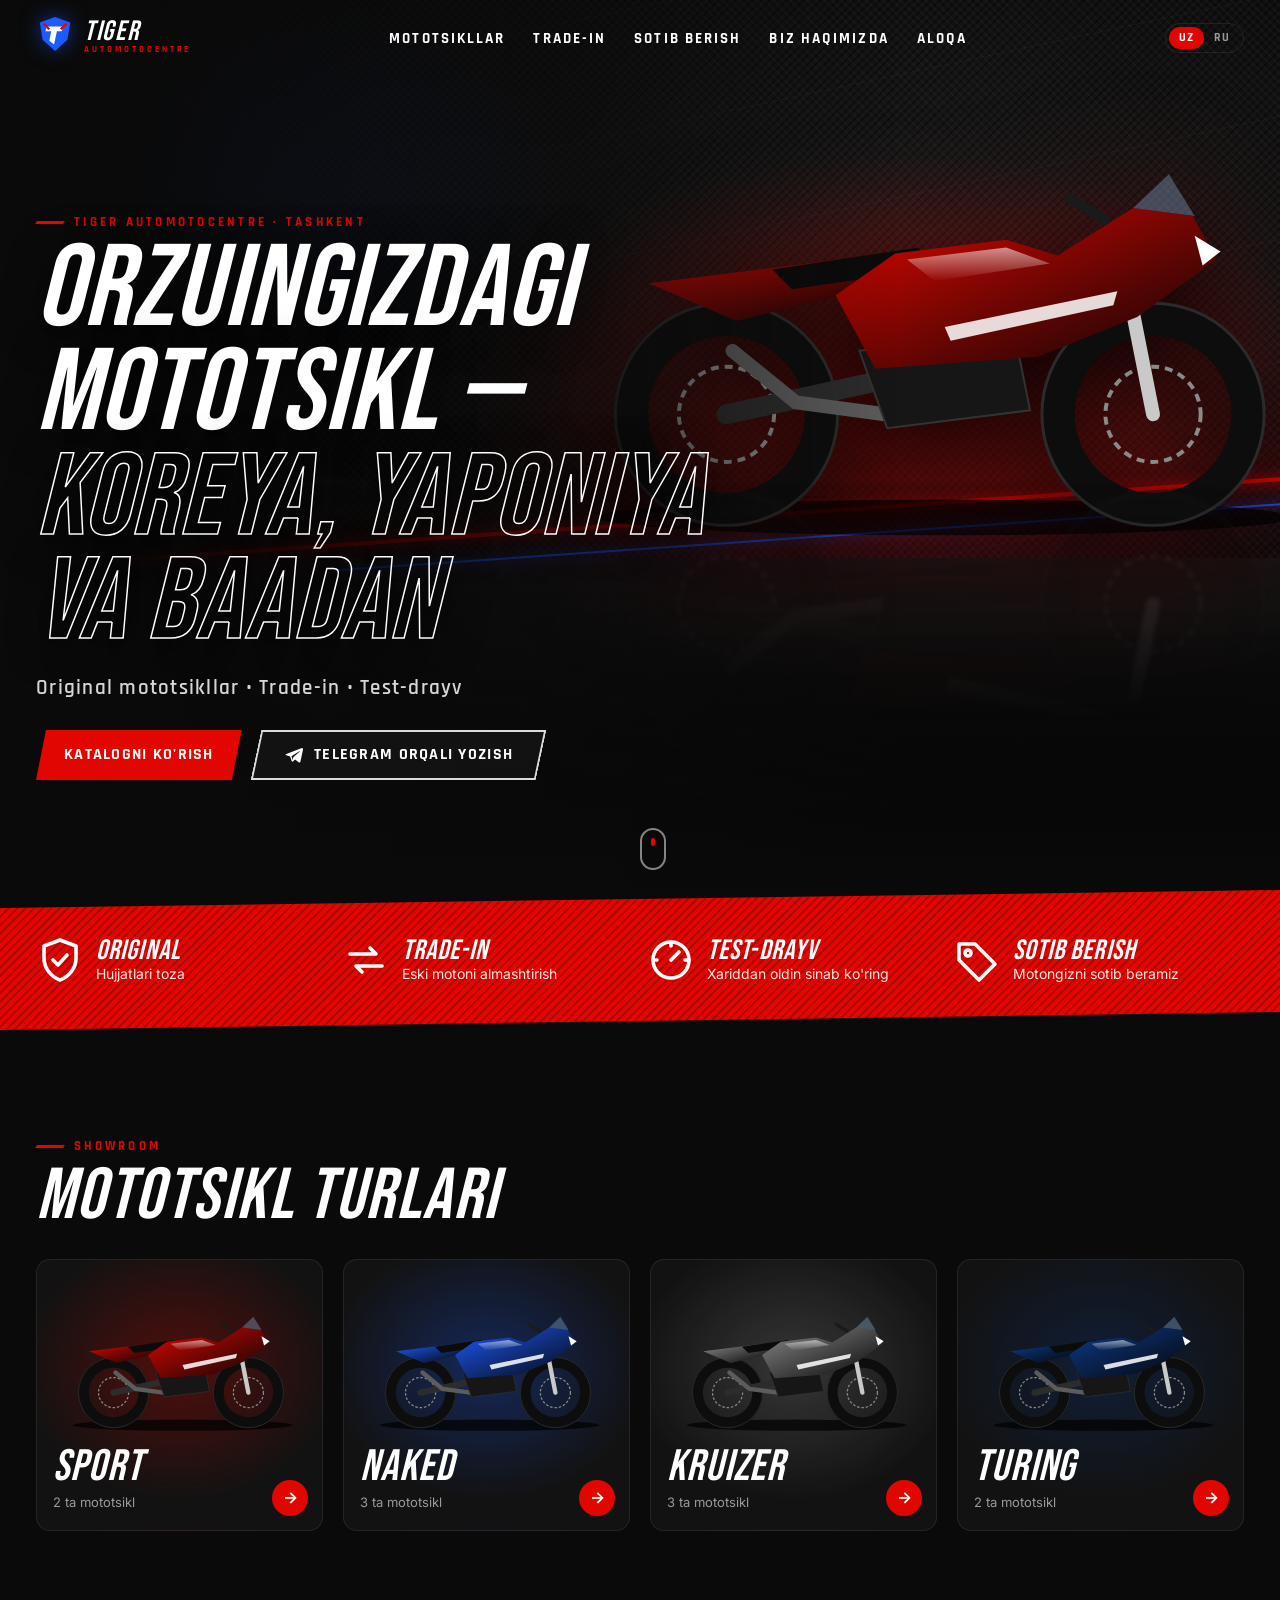
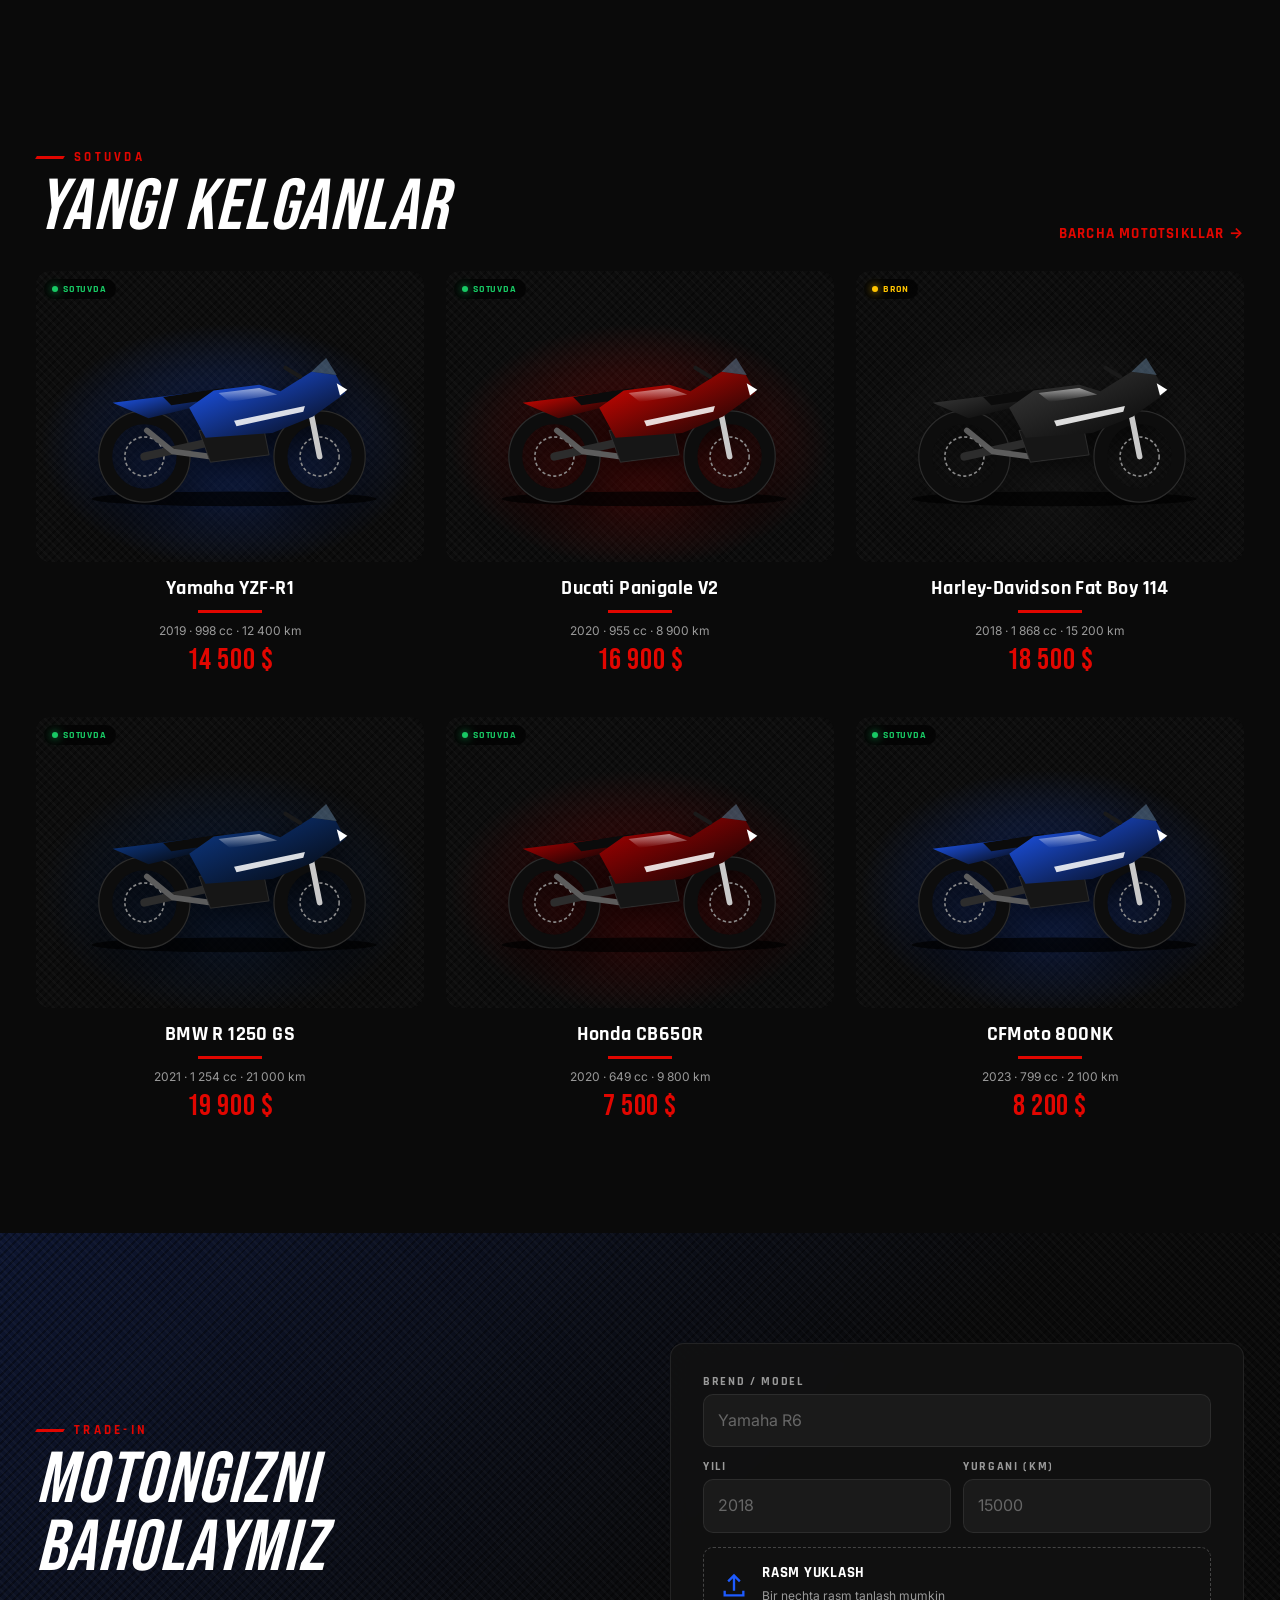
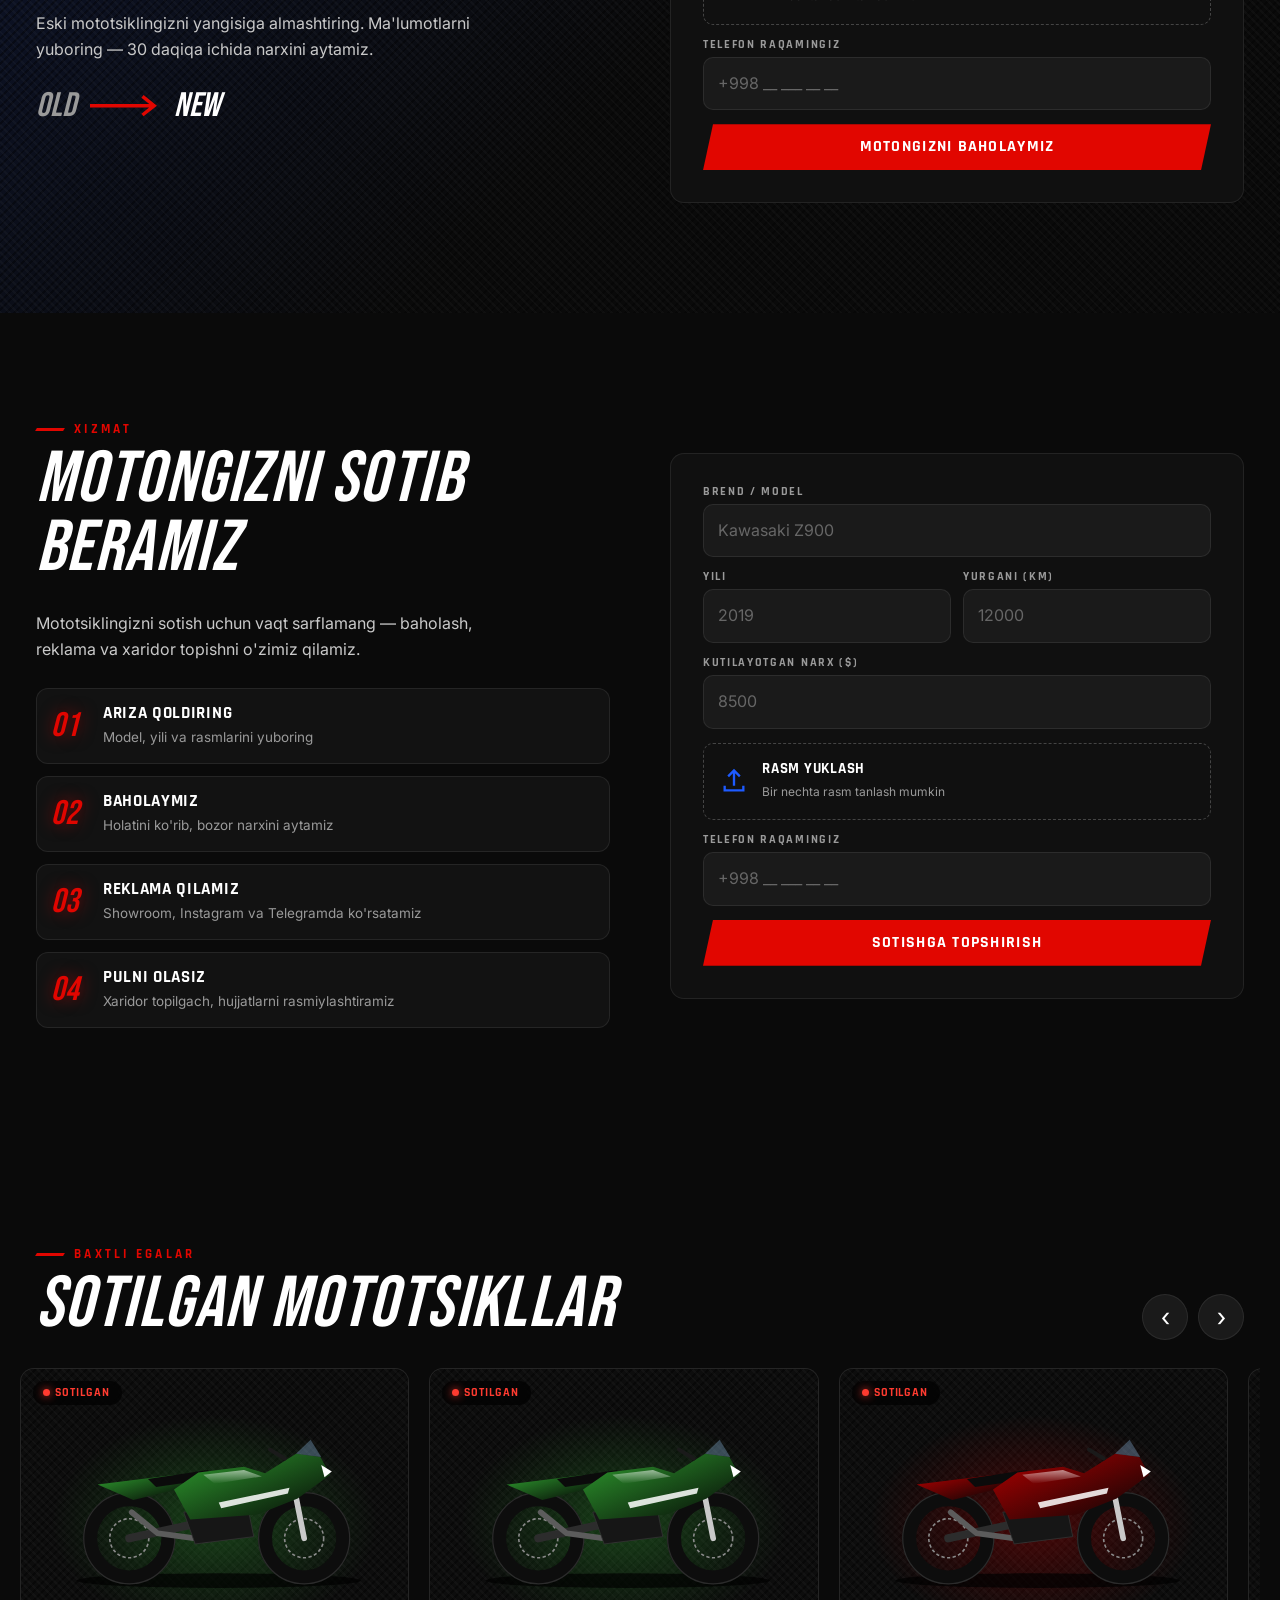
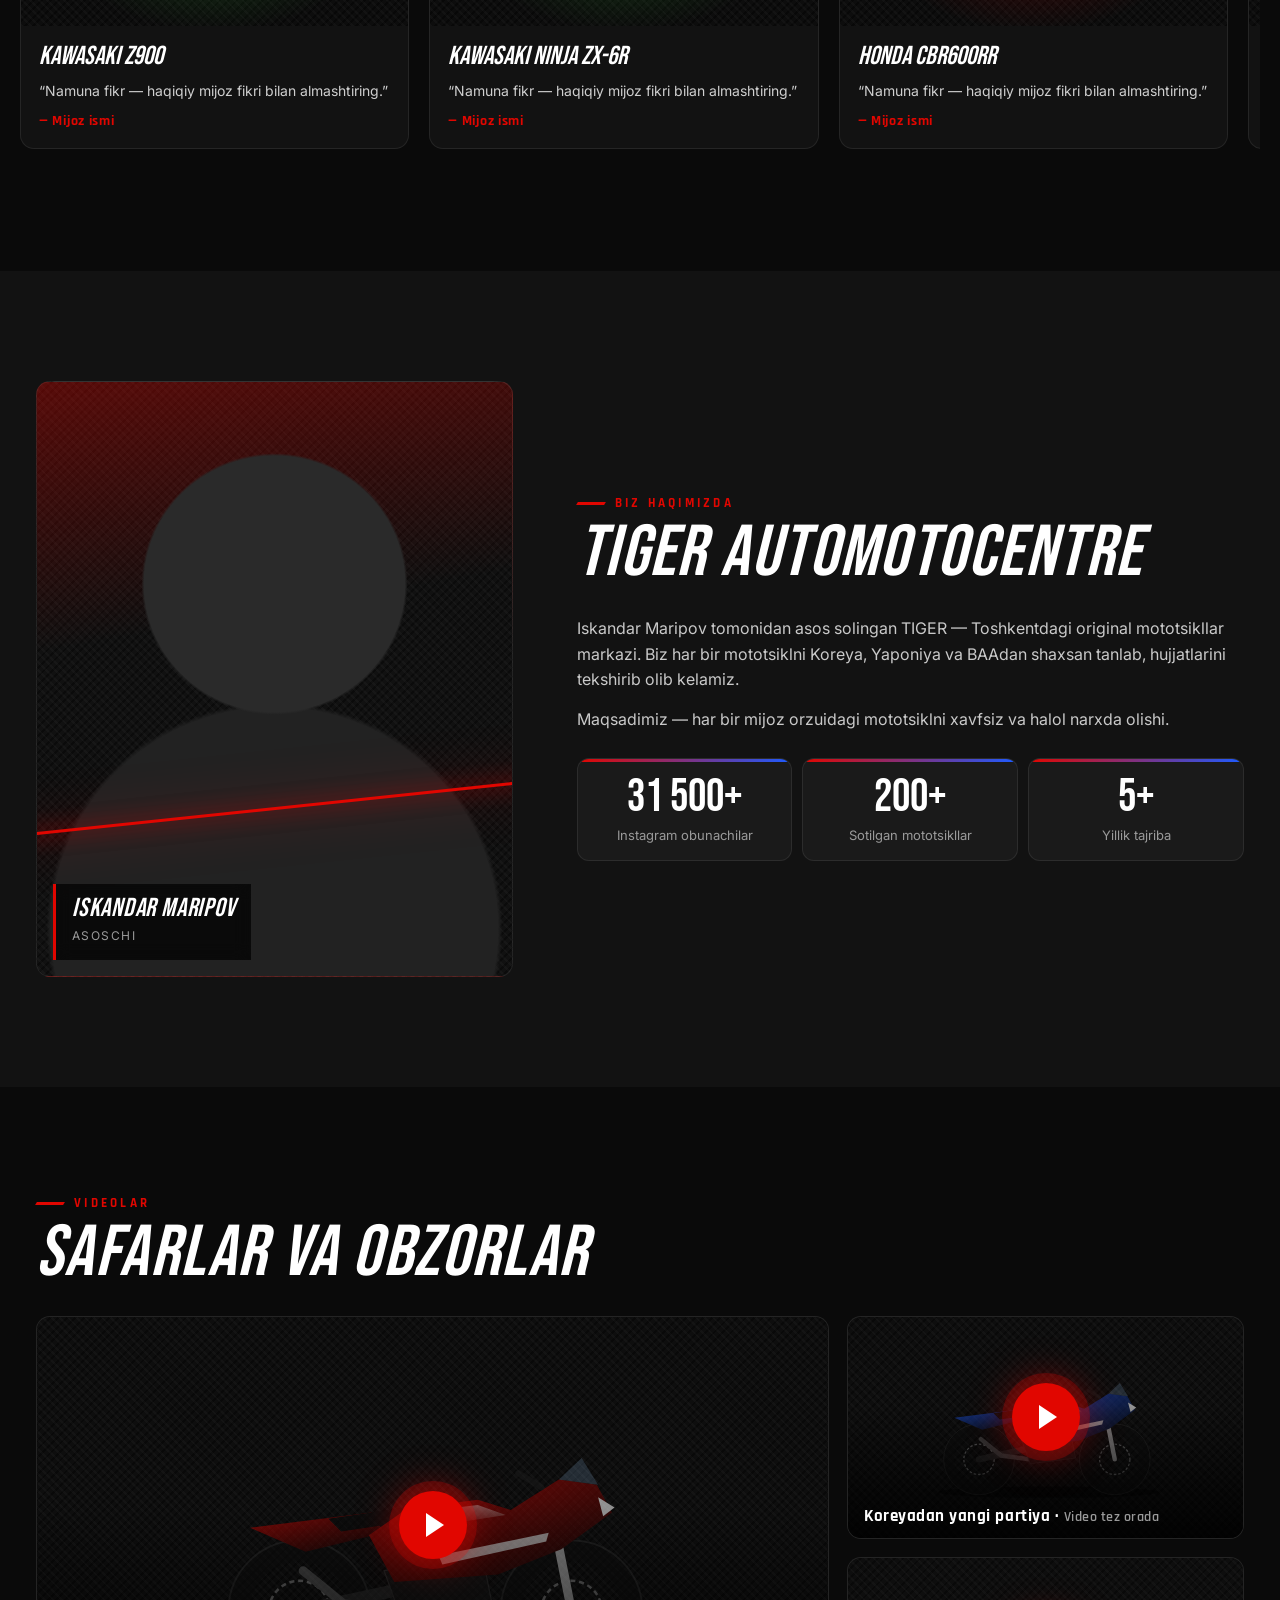
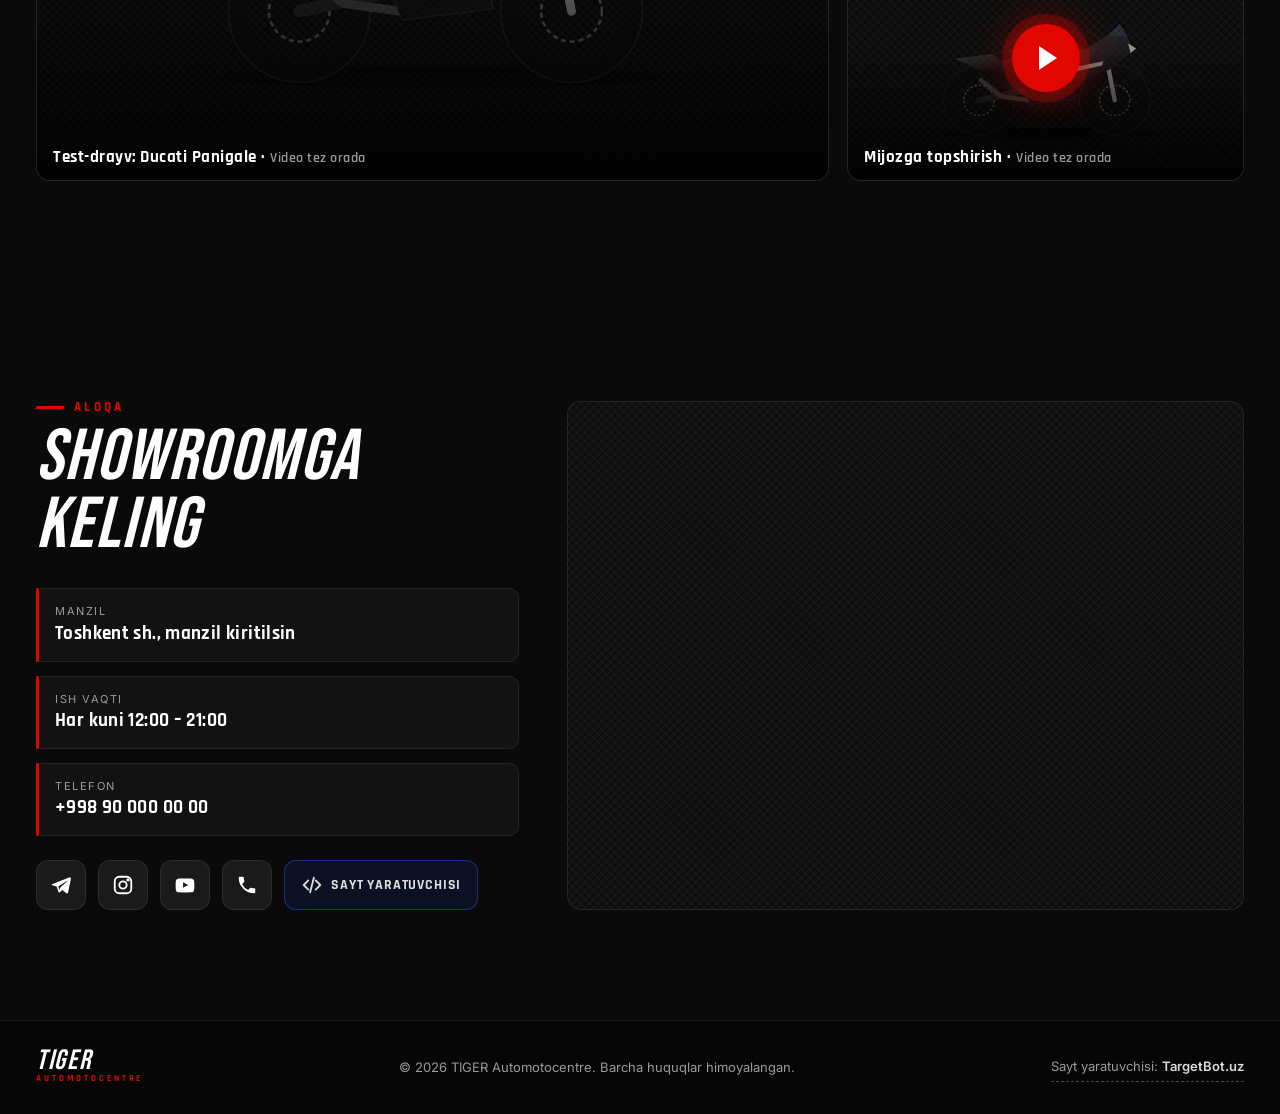
==== index.html @ 82ebe119 "Sayt yaratuvchisi sahifasi va "Import" kartasini almashtirish - Footerga "Sayt yaratuvchisi" yozuvi " ====
<!DOCTYPE html>
<html lang="uz">
<head>
  <meta charset="UTF-8">
  <meta name="viewport" content="width=device-width, initial-scale=1.0">
  <title>TIGER Automotocentre — Toshkentda original mototsikllar</title>
  <meta name="description" content="Koreya, Yaponiya va BAAdan original yangi va ishlatilgan mototsikllar. Trade-in, test-drayv, toza hujjatlar. Toshkent.">
  <meta name="theme-color" content="#0A0A0A">
  <meta property="og:title" content="TIGER Automotocentre — Toshkentda original mototsikllar">
  <meta property="og:description" content="Original mototsikllar • Trade-in • Test-drayv">
  <meta property="og:type" content="website">
  <!-- og:image uchun: <meta property="og:image" content="https://SIZNING-DOMEN/img/og.jpg"> -->

  <link rel="preconnect" href="https://fonts.googleapis.com">
  <link rel="preconnect" href="https://fonts.gstatic.com" crossorigin>
  <link href="https://fonts.googleapis.com/css2?family=Bebas+Neue&family=Rajdhani:wght@600;700&family=Inter:wght@400;500;600;700&display=swap" rel="stylesheet">
  <link rel="stylesheet" href="css/style.css">

  <script type="application/ld+json">
  { "@context": "https://schema.org", "@type": "MotorcycleDealer",
    "name": "TIGER Automotocentre", "address": { "@type": "PostalAddress", "addressLocality": "Tashkent", "addressCountry": "UZ" },
    "openingHours": "Mo-Su 12:00-21:00" }
  </script>
</head>
<body>

<!-- ============ HEADER ============ -->
<header class="header" id="header">
  <div class="container header__inner">
    <a href="index.html" class="logo" aria-label="TIGER Automotocentre">
      <span class="logo__mark" aria-hidden="true">
        <svg viewBox="0 0 40 40"><path d="M4 8 20 2l16 6-3 18-13 12L7 26z" fill="#1E5BFF"/><path d="M11 12h18l-2 5h-5l-3 14-5-4 2-10h-6z" fill="#fff"/><path d="M8 9l6 6M32 9l-6 6" stroke="#E10600" stroke-width="2.5"/></svg>
      </span>
      <span class="logo__text">TIGER<small>AUTOMOTOCENTRE</small></span>
    </a>

    <nav class="nav" id="nav">
      <a href="category.html" data-i18n="nav.motos">Mototsikllar</a>
      <a href="#tradein" data-i18n="nav.tradein">Trade-in</a>
      <a href="#sell" data-i18n="nav.sell">Sotib berish</a>
      <a href="#about" data-i18n="nav.about">Biz haqimizda</a>
      <a href="#contacts" data-i18n="nav.contacts">Aloqa</a>
    </nav>

    <div class="header__right">
      <div class="lang" role="group" aria-label="Til">
        <button data-lang="uz" class="active">UZ</button><button data-lang="ru">RU</button>
      </div>
      <button class="burger" id="burger" aria-label="Menu"><span></span><span></span><span></span></button>
    </div>
  </div>
</header>

<main>
<!-- ============ 1. HERO ============ -->
<section class="hero" id="top">
  <div class="hero__bg" aria-hidden="true">
    <div class="hero__glow"></div>
    <div class="hero__speed"></div>
    <div class="hero__floor"></div>
    <div class="hero__neon"></div>
  </div>
  <!-- Video bo'lsa JS shu yerga qo'shadi (SITE.heroVideo) -->
  <div class="hero__media" id="heroMedia" aria-hidden="true"></div>

  <div class="container hero__content">
    <p class="kicker reveal">TIGER Automotocentre · Tashkent</p>
    <h1 class="hero__title reveal" data-i18n-html="hero.title">Orzuingizdagi mototsikl — <em>Koreya, Yaponiya va BAAdan</em></h1>
    <p class="hero__sub reveal" data-i18n="hero.sub">Original mototsikllar • Trade-in • Test-drayv</p>
    <div class="hero__cta reveal">
      <a href="#catalog" class="btn btn--red" data-i18n="cta.catalog">Katalogni ko'rish</a>
      <a href="#" class="btn btn--outline js-tg" target="_blank" rel="noopener">
        <svg class="ico"><use href="#i-tg"/></svg><span data-i18n="cta.telegram">Telegram orqali yozish</span>
      </a>
    </div>
  </div>
  <a href="#advantages" class="hero__scroll" aria-label="Scroll"><span></span></a>
</section>

<!-- ============ 2. AFZALLIKLAR ============ -->
<section class="adv" id="advantages">
  <div class="container adv__grid">
    <div class="adv__item reveal">
      <svg class="adv__ico" viewBox="0 0 24 24"><path d="M12 2 4 5v6c0 5 3.4 9.4 8 11 4.6-1.6 8-6 8-11V5z"/><path d="m8.5 12 2.5 2.5 4.5-5"/></svg>
      <div><b data-i18n="adv.1.t">Original</b><span data-i18n="adv.1.d">Hujjatlari toza</span></div>
    </div>
    <div class="adv__item reveal">
      <svg class="adv__ico" viewBox="0 0 24 24"><path d="M4 9h13l-3-3M20 15H7l3 3"/></svg>
      <div><b data-i18n="adv.2.t">Trade-in</b><span data-i18n="adv.2.d">Eski motoni almashtirish</span></div>
    </div>
    <div class="adv__item reveal">
      <svg class="adv__ico" viewBox="0 0 24 24"><circle cx="12" cy="12" r="9"/><path d="M12 12 16 8M12 3v2M3 12h2M19 12h2"/></svg>
      <div><b data-i18n="adv.3.t">Test-drayv</b><span data-i18n="adv.3.d">Xariddan oldin sinab ko'ring</span></div>
    </div>
    <div class="adv__item reveal">
      <svg class="adv__ico" viewBox="0 0 24 24"><path d="M3 12V4h8l10 10-8 8z"/><circle cx="7.5" cy="8.5" r="1.5"/></svg>
      <div><b data-i18n="adv.4.t">Sotib berish</b><span data-i18n="adv.4.d">Motongizni sotib beramiz</span></div>
    </div>
  </div>
</section>

<!-- ============ 3. MOTOTSIKL TURLARI ============ -->
<section class="section types" id="catalog">
  <div class="container">
    <div class="section__head reveal">
      <p class="kicker" data-i18n="types.kicker">Showroom</p>
      <h2 class="section__title" data-i18n="types.title">Mototsikl turlari</h2>
    </div>
    <!-- Tur kartochkalari JS orqali data.js dagi TYPES dan chiziladi -->
    <div class="types__grid" id="typesGrid"></div>
  </div>
</section>

<!-- ============ YANGI KELGANLAR ============ -->
<section class="section latest">
  <div class="container">
    <div class="section__head section__head--row reveal">
      <div>
        <p class="kicker" data-i18n="latest.kicker">Sotuvda</p>
        <h2 class="section__title" data-i18n="latest.title">Yangi kelganlar</h2>
      </div>
      <a href="category.html" class="link-arrow" data-i18n="btn.allBikes">Barcha mototsikllar →</a>
    </div>
    <div class="mgrid" id="latestGrid"></div>
  </div>
</section>

<!-- ============ 5. TRADE-IN ============ -->
<section class="section tradein" id="tradein">
  <div class="container tradein__inner">
    <div class="tradein__text reveal">
      <p class="kicker" data-i18n="trade.kicker">Trade-in</p>
      <h2 class="section__title" data-i18n="trade.title">Motongizni baholaymiz</h2>
      <p data-i18n="trade.text">Eski mototsiklingizni yangisiga almashtiring.</p>
      <div class="tradein__arrows" aria-hidden="true"><span>OLD</span><svg viewBox="0 0 60 20"><path d="M0 10h55M45 2l10 8-10 8" fill="none" stroke="#E10600" stroke-width="3"/></svg><span>NEW</span></div>
    </div>

    <form class="form reveal" id="tradeForm">
      <label class="field"><span data-i18n="trade.brand">Brend / model</span><input name="model" required placeholder="Yamaha R6"></label>
      <div class="form__row">
        <label class="field"><span data-i18n="trade.year">Yili</span><input name="year" type="number" min="1980" max="2030" required placeholder="2018"></label>
        <label class="field"><span data-i18n="trade.km">Yurgani (km)</span><input name="km" type="number" min="0" required placeholder="15000"></label>
      </div>
      <label class="upload">
        <input type="file" id="tradePhotos" accept="image/*" multiple>
        <svg class="ico" viewBox="0 0 24 24"><path d="M4 16v4h16v-4M12 3v13M7 8l5-5 5 5" fill="none" stroke="currentColor" stroke-width="2"/></svg>
        <span><b data-i18n="trade.photo">Rasm yuklash</b><small data-i18n="trade.photoHint">Bir nechta rasm tanlash mumkin</small></span>
      </label>
      <div class="upload__preview" id="tradePreview"></div>
      <label class="field"><span data-i18n="trade.phone">Telefon raqamingiz</span><input name="phone" type="tel" required placeholder="+998 __ ___ __ __"></label>
      <button class="btn btn--red btn--block" type="submit" data-i18n="trade.submit">Motongizni baholaymiz</button>
      <p class="form__ok" id="tradeOk" hidden data-i18n="trade.ok"></p>
    </form>
  </div>
</section>

<!-- ============ SOTIB BERISH XIZMATI ============ -->
<section class="section sell" id="sell">
  <div class="container sell__inner">
    <div class="sell__text reveal">
      <p class="kicker" data-i18n="sell.kicker">Xizmat</p>
      <h2 class="section__title" data-i18n="sell.title">Motongizni sotib beramiz</h2>
      <p class="sell__lead" data-i18n="sell.text"></p>
      <ol class="steps">
        <li class="step"><b data-i18n="sell.s1.t">Ariza qoldiring</b><span data-i18n="sell.s1.d"></span></li>
        <li class="step"><b data-i18n="sell.s2.t">Baholaymiz</b><span data-i18n="sell.s2.d"></span></li>
        <li class="step"><b data-i18n="sell.s3.t">Reklama qilamiz</b><span data-i18n="sell.s3.d"></span></li>
        <li class="step"><b data-i18n="sell.s4.t">Pulni olasiz</b><span data-i18n="sell.s4.d"></span></li>
      </ol>
    </div>

    <form class="form reveal" id="sellForm">
      <label class="field"><span data-i18n="trade.brand">Brend / model</span><input name="model" required placeholder="Kawasaki Z900"></label>
      <div class="form__row">
        <label class="field"><span data-i18n="trade.year">Yili</span><input name="year" type="number" min="1980" max="2030" required placeholder="2019"></label>
        <label class="field"><span data-i18n="trade.km">Yurgani (km)</span><input name="km" type="number" min="0" required placeholder="12000"></label>
      </div>
      <label class="field"><span data-i18n="sell.price">Kutilayotgan narx ($)</span><input name="price" type="number" min="0" placeholder="8500"></label>
      <label class="upload">
        <input type="file" id="sellPhotos" accept="image/*" multiple>
        <svg class="ico" viewBox="0 0 24 24"><path d="M4 16v4h16v-4M12 3v13M7 8l5-5 5 5" fill="none" stroke="currentColor" stroke-width="2"/></svg>
        <span><b data-i18n="trade.photo">Rasm yuklash</b><small data-i18n="trade.photoHint">Bir nechta rasm tanlash mumkin</small></span>
      </label>
      <div class="upload__preview" id="sellPreview"></div>
      <label class="field"><span data-i18n="trade.phone">Telefon raqamingiz</span><input name="phone" type="tel" required placeholder="+998 __ ___ __ __"></label>
      <button class="btn btn--red btn--block" type="submit" data-i18n="sell.submit">Sotishga topshirish</button>
      <p class="form__ok" id="sellOk" hidden data-i18n="trade.ok"></p>
    </form>
  </div>
</section>

<!-- ============ 6. SOTILGANLAR ============ -->
<section class="section sold" id="sold">
  <div class="container">
    <div class="section__head section__head--row reveal">
      <div>
        <p class="kicker" data-i18n="sold.kicker">Baxtli egalar</p>
        <h2 class="section__title" data-i18n="sold.title">Sotilgan mototsikllar</h2>
      </div>
      <div class="carousel__nav">
        <button class="round-btn" id="soldPrev" aria-label="Prev">‹</button>
        <button class="round-btn" id="soldNext" aria-label="Next">›</button>
      </div>
    </div>
    <div class="carousel" id="soldTrack"></div>
  </div>
</section>

<!-- ============ 7. BIZ HAQIMIZDA ============ -->
<section class="section about" id="about">
  <div class="container about__inner">
    <div class="about__photo reveal" id="ownerPhoto">
      <div class="about__badge"><b>Iskandar Maripov</b><span data-i18n="about.owner">Asoschi</span></div>
    </div>
    <div class="about__text reveal">
      <p class="kicker" data-i18n="about.kicker">Biz haqimizda</p>
      <h2 class="section__title" data-i18n="about.title">TIGER Automotocentre</h2>
      <p data-i18n="about.text1"></p>
      <p data-i18n="about.text2"></p>
      <div class="stats">
        <div class="stat"><b class="js-count" data-key="followers">0</b><span data-i18n="stat.followers">Instagram obunachilar</span></div>
        <div class="stat"><b class="js-count" data-key="sold">0</b><span data-i18n="stat.sold">Sotilgan mototsikllar</span></div>
        <div class="stat"><b class="js-count" data-key="years">0</b><span data-i18n="stat.years">Yillik tajriba</span></div>
      </div>
    </div>
  </div>
</section>

<!-- ============ 8. VIDEOLAR ============ -->
<section class="section videos" id="videos">
  <div class="container">
    <div class="section__head reveal">
      <p class="kicker" data-i18n="video.kicker">Videolar</p>
      <h2 class="section__title" data-i18n="video.title">Safarlar va obzorlar</h2>
    </div>
    <div class="videos__grid" id="videoGrid"></div>
  </div>
</section>

<!-- ============ 9. ALOQA ============ -->
<section class="section contacts" id="contacts">
  <div class="container contacts__inner">
    <div class="contacts__info reveal">
      <p class="kicker" data-i18n="contacts.kicker">Aloqa</p>
      <h2 class="section__title" data-i18n="contacts.title">Showroomga keling</h2>
      <ul class="contacts__list">
        <li><small data-i18n="contacts.address">Manzil</small><b class="js-address"></b></li>
        <li><small data-i18n="contacts.hours">Ish vaqti</small><b><span data-i18n="contacts.daily">Har kuni</span> <span class="js-hours"></span></b></li>
        <li><small data-i18n="contacts.phone">Telefon</small><a class="js-phone js-phone-text" href="#"></a></li>
      </ul>
      <div class="socials">
        <a class="social js-tg" href="#" target="_blank" rel="noopener" aria-label="Telegram"><svg class="ico"><use href="#i-tg"/></svg></a>
        <a class="social js-ig" href="#" target="_blank" rel="noopener" aria-label="Instagram"><svg class="ico"><use href="#i-ig"/></svg></a>
        <a class="social js-yt" href="#" target="_blank" rel="noopener" aria-label="YouTube"><svg class="ico"><use href="#i-yt"/></svg></a>
        <a class="social js-phone" href="#" aria-label="Phone"><svg class="ico"><use href="#i-phone"/></svg></a>
        <a class="social social--dev" href="developer.html">
          <svg class="ico" viewBox="0 0 24 24"><path d="m8 7-5 5 5 5M16 7l5 5-5 5M14 4l-4 16" fill="none" stroke="currentColor" stroke-width="2" stroke-linecap="round" stroke-linejoin="round"/></svg>
          <span data-i18n="dev.page">Sayt yaratuvchisi</span>
        </a>
      </div>
    </div>
    <div class="map reveal" id="map"></div>
  </div>
</section>
</main>

<footer class="footer">
  <div class="container footer__inner">
    <span class="logo__text">TIGER<small>AUTOMOTOCENTRE</small></span>
    <p>© <span id="year"></span> TIGER Automotocentre. <span data-i18n="footer.rights">Barcha huquqlar himoyalangan.</span></p>
    <div class="dev" id="devCredit"></div>
  </div>
</footer>

<!-- ============ 10. MOBIL SUZUVCHI TUGMALAR ============ -->
<div class="fab">
  <a class="fab__btn fab__btn--tg js-tg" href="#" target="_blank" rel="noopener" aria-label="Telegram"><svg class="ico"><use href="#i-tg"/></svg></a>
  <a class="fab__btn fab__btn--phone js-phone" href="#" aria-label="Phone"><svg class="ico"><use href="#i-phone"/></svg></a>
</div>

<!-- SVG ikonkalar (bir marta yoziladi, <use> orqali ishlatiladi) -->
<svg width="0" height="0" style="position:absolute" aria-hidden="true">
  <symbol id="i-tg" viewBox="0 0 24 24"><path fill="currentColor" d="M21.4 3.6 2.9 10.8c-1.3.5-1.2 1.2-.2 1.5l4.7 1.5 1.8 5.5c.2.6.4.8.9.8.4 0 .6-.2.9-.5l2.3-2.2 4.7 3.5c.9.5 1.5.2 1.7-.8l3.1-14.6c.3-1.3-.5-1.9-1.4-1.5zM9 13.5l9.4-5.9c.5-.3.9-.1.5.2l-8 7.3-.3 3.3z"/></symbol>
  <symbol id="i-phone" viewBox="0 0 24 24"><path fill="currentColor" d="M6.6 10.8a15 15 0 0 0 6.6 6.6l2.2-2.2c.3-.3.7-.4 1-.2 1.1.4 2.3.6 3.6.6.6 0 1 .4 1 1V20c0 .6-.4 1-1 1A17 17 0 0 1 3 4c0-.6.4-1 1-1h3.5c.6 0 1 .4 1 1 0 1.3.2 2.5.6 3.6.1.3 0 .7-.2 1z"/></symbol>
  <symbol id="i-ig" viewBox="0 0 24 24"><g fill="none" stroke="currentColor" stroke-width="2"><rect x="3" y="3" width="18" height="18" rx="5"/><circle cx="12" cy="12" r="4"/><circle cx="17.5" cy="6.5" r=".8" fill="currentColor"/></g></symbol>
  <symbol id="i-yt" viewBox="0 0 24 24"><path fill="currentColor" d="M22 8.2s-.2-1.5-.8-2.1c-.8-.8-1.6-.8-2-.9C16.4 5 12 5 12 5s-4.4 0-7.2.2c-.4.1-1.2.1-2 .9C2.2 6.7 2 8.2 2 8.2S1.8 10 1.8 11.8v1.6c0 1.8.2 3.6.2 3.6s.2 1.5.8 2.1c.8.8 1.8.8 2.2.9 1.6.2 7 .2 7 .2s4.4 0 7.2-.2c.4-.1 1.2-.1 2-.9.6-.6.8-2.1.8-2.1s.2-1.8.2-3.6v-1.6C22.2 10 22 8.2 22 8.2zM9.9 15.1V8.9l5.6 3.1z"/></symbol>
</svg>

<script src="js/data.js"></script>
<script src="js/i18n.js"></script>
<script src="js/app.js"></script>
</body>
</html>
---- css/style.css ----
/* =====================================================================
   TIGER Automotocentre — dizayn (mobile-first)
   ===================================================================== */
:root {
  --bg: #0A0A0A;
  --bg-2: #121212;
  --bg-3: #1a1a1a;
  --line: rgba(255,255,255,.08);
  --red: #E10600;
  --red-2: #ff2a1f;
  --blue: #1E5BFF;
  --text: #fff;
  --muted: #9a9a9a;
  --green: #18c964;
  --yellow: #ffc400;
  --radius: 14px;
  --head: "Bebas Neue", "Rajdhani", Impact, sans-serif;
  --sub: "Rajdhani", "Inter", sans-serif;
  --body: "Inter", system-ui, sans-serif;
  --carbon:
    repeating-linear-gradient(45deg, rgba(255,255,255,.025) 0 2px, transparent 2px 6px),
    repeating-linear-gradient(-45deg, rgba(0,0,0,.35) 0 2px, transparent 2px 6px);
}

*, *::before, *::after { box-sizing: border-box; margin: 0; padding: 0; }
html { scroll-behavior: smooth; scroll-padding-top: 72px; -webkit-text-size-adjust: 100%; }
body { background: var(--bg); color: var(--text); font: 400 15px/1.6 var(--body); overflow-x: hidden; }
body.no-scroll { overflow: hidden; }
img { max-width: 100%; display: block; }
a { color: inherit; text-decoration: none; }
button, input, select { font: inherit; color: inherit; }
button { cursor: pointer; background: none; border: 0; }
.container { width: 100%; max-width: 1240px; margin: 0 auto; padding: 0 16px; }
.ico { width: 20px; height: 20px; flex: none; fill: currentColor; }

/* ---------- Tipografiya ---------- */
.kicker {
  font: 700 13px/1 var(--sub); letter-spacing: .25em; text-transform: uppercase; color: var(--red);
  display: flex; align-items: center; gap: 10px; margin-bottom: 10px;
}
.kicker::before { content: ""; width: 28px; height: 3px; background: var(--red); transform: skewX(-30deg); }
.section__title {
  font: 400 clamp(40px, 9vw, 72px)/.95 var(--head); letter-spacing: .02em; font-style: italic;
  text-transform: uppercase; margin-bottom: 28px;
}

/* ---------- Tugmalar ---------- */
.btn {
  --skew: -12deg;
  position: relative; display: inline-flex; align-items: center; justify-content: center; gap: 10px;
  padding: 15px 28px; font: 700 16px/1 var(--sub); letter-spacing: .08em; text-transform: uppercase;
  clip-path: polygon(10px 0, 100% 0, calc(100% - 10px) 100%, 0 100%);
  transition: transform .25s, box-shadow .25s, background .25s, color .25s;
  white-space: nowrap;
}
.btn--red { background: var(--red); color: #fff; box-shadow: 0 0 0 rgba(225,6,0,0); }
.btn--red:hover { background: var(--red-2); transform: translateY(-2px); filter: drop-shadow(0 8px 22px rgba(225,6,0,.55)); }
.btn--blue { background: var(--blue); }
.btn--blue:hover { transform: translateY(-2px); filter: drop-shadow(0 8px 22px rgba(30,91,255,.5)); }
.btn--outline { color: #fff; background: rgba(255,255,255,.04); box-shadow: inset 0 0 0 2px rgba(255,255,255,.85); clip-path: none; transform: skewX(var(--skew)); }
.btn--outline > * { transform: skewX(calc(var(--skew) * -1)); }
.btn--outline:hover { background: #fff; color: #000; }
.btn--ghost { background: rgba(255,255,255,.06); }
.btn--ghost:hover { background: var(--red); }
.btn--sm { padding: 10px 16px; font-size: 14px; }
.btn--block { width: 100%; }
.link-btn { color: var(--muted); text-decoration: underline; text-underline-offset: 3px; font-size: 14px; }
.link-btn:hover { color: #fff; }
.round-btn {
  width: 46px; height: 46px; border-radius: 50%; border: 1px solid var(--line); font-size: 26px; line-height: 1;
  background: var(--bg-3); transition: background .2s, border-color .2s;
}
.round-btn:hover { background: var(--red); border-color: var(--red); }

/* ---------- Header ---------- */
.header { position: fixed; inset: 0 0 auto; z-index: 50; transition: background .3s, box-shadow .3s; }
.header.is-scrolled, .header.is-solid {
  background: rgba(10,10,10,.82); backdrop-filter: blur(14px); -webkit-backdrop-filter: blur(14px);
  box-shadow: 0 1px 0 var(--line);
}
.header__inner { height: 64px; display: flex; align-items: center; justify-content: space-between; gap: 16px; }
.logo { display: flex; align-items: center; gap: 10px; }
.logo__mark svg { width: 38px; height: 38px; filter: drop-shadow(0 0 10px rgba(30,91,255,.5)); }
.logo__text { font: 400 28px/.85 var(--head); letter-spacing: .06em; font-style: italic; display: flex; flex-direction: column; }
.logo__text small { font: 700 9px/1.4 var(--sub); letter-spacing: .32em; color: var(--red); font-style: normal; }
.header__right { display: flex; align-items: center; gap: 12px; }
.lang { display: flex; border: 1px solid var(--line); border-radius: 30px; padding: 3px; }
.lang button { padding: 5px 10px; border-radius: 30px; font: 700 12px/1 var(--sub); letter-spacing: .08em; color: var(--muted); }
.lang button.active { background: var(--red); color: #fff; }

.burger { width: 40px; height: 40px; display: flex; flex-direction: column; justify-content: center; align-items: center; gap: 5px; }
.burger span { width: 22px; height: 2px; background: #fff; transition: transform .3s, opacity .3s; }
.burger.open span:nth-child(1) { transform: translateY(7px) rotate(45deg); }
.burger.open span:nth-child(2) { opacity: 0; }
.burger.open span:nth-child(3) { transform: translateY(-7px) rotate(-45deg); }

.nav {
  position: fixed; inset: 64px 0 0; background: rgba(10,10,10,.97); backdrop-filter: blur(10px);
  display: flex; flex-direction: column; padding: 32px 24px; gap: 6px;
  transform: translateX(100%); transition: transform .4s cubic-bezier(.7,0,.2,1);
}
.nav.open { transform: none; }
.nav a { font: 400 40px/1.3 var(--head); font-style: italic; letter-spacing: .03em; border-bottom: 1px solid var(--line); padding: 8px 0; }
.nav a:hover { color: var(--red); }

/* ---------- Reveal animatsiya ---------- */
.reveal { opacity: 0; transform: translateY(28px); transition: opacity .8s ease, transform .8s cubic-bezier(.2,.7,.2,1); }
.reveal.is-in { opacity: 1; transform: none; }
@media (prefers-reduced-motion: reduce) {
  html { scroll-behavior: auto; }
  .reveal { opacity: 1; transform: none; transition: none; }
  *, *::before, *::after { animation: none !important; }
}

/* ---------- 1. HERO ---------- */
.hero { position: relative; min-height: 100svh; display: flex; align-items: flex-end; overflow: hidden; padding: 96px 0 72px; isolation: isolate; }
.hero__bg { position: absolute; inset: 0; z-index: -2; background: var(--carbon), radial-gradient(120% 80% at 70% 30%, #1d1d1d 0%, #0A0A0A 60%); }
.hero__glow {
  position: absolute; inset: 0;
  background:
    radial-gradient(50% 40% at 70% 45%, rgba(225,6,0,.35), transparent 70%),
    radial-gradient(35% 30% at 20% 20%, rgba(30,91,255,.22), transparent 70%);
  animation: pulse 6s ease-in-out infinite alternate;
}
@keyframes pulse { to { opacity: .6; transform: scale(1.05); } }
.hero__speed {
  position: absolute; inset: 0; opacity: .5;
  background: repeating-linear-gradient(-12deg, transparent 0 46px, rgba(255,255,255,.05) 46px 47px, transparent 47px 120px);
  animation: speed 2.5s linear infinite;
}
@keyframes speed { to { background-position: -400px 0; } }
.hero__floor { position: absolute; left: 0; right: 0; bottom: 0; height: 38%; background: linear-gradient(to bottom, transparent, rgba(0,0,0,.9)), linear-gradient(to bottom, #151515, #050505); transform-origin: bottom; }
.hero__neon {
  position: absolute; left: -10%; right: -10%; top: 58%; height: 4px; background: var(--red);
  box-shadow: 0 0 12px var(--red), 0 0 40px var(--red), 0 0 90px rgba(225,6,0,.8); transform: rotate(-4deg);
}
.hero__neon::after { content: ""; position: absolute; left: 30%; right: 0; top: 26px; height: 2px; background: var(--blue); box-shadow: 0 0 12px var(--blue), 0 0 40px var(--blue); }

.hero__media { position: absolute; inset: 0; z-index: -1; display: flex; align-items: center; justify-content: center; }
.hero__media video { width: 100%; height: 100%; object-fit: cover; opacity: .55; }
.hero__bike { width: min(115vw, 900px); margin-top: -18vh; animation: bikeIn 1.4s cubic-bezier(.2,.7,.2,1) both; }
.hero__bike .bike-art { width: 100%; height: auto; filter: drop-shadow(0 30px 40px rgba(0,0,0,.8)) drop-shadow(0 0 60px rgba(225,6,0,.25)); }
.bike-art--reflect { transform: scaleY(-1); margin-top: -12%; opacity: .18; -webkit-mask-image: linear-gradient(to top, #000, transparent 55%); mask-image: linear-gradient(to top, #000, transparent 55%); filter: blur(2px) !important; }
@keyframes bikeIn { from { opacity: 0; transform: translateX(25%); } }

.hero::after { content: ""; position: absolute; inset: 0; z-index: -1; background: linear-gradient(to top, var(--bg) 2%, rgba(10,10,10,.55) 45%, transparent 75%); }
.hero__content { position: relative; }
.hero__title { font: 400 clamp(46px, 13vw, 116px)/.9 var(--head); font-style: italic; text-transform: uppercase; letter-spacing: .01em; margin-bottom: 16px; text-shadow: 0 6px 40px rgba(0,0,0,.6); }
.hero__title em { display: block; font-style: italic; color: transparent; -webkit-text-stroke: 1.5px #fff; }
.hero__sub { font: 600 clamp(16px, 4vw, 21px)/1.4 var(--sub); letter-spacing: .06em; color: #d6d6d6; margin-bottom: 28px; }
.hero__cta { display: flex; flex-direction: column; gap: 14px; }
.hero__scroll { display: none; }

/* ---------- 2. AFZALLIKLAR ---------- */
.adv { position: relative; background: var(--red); clip-path: polygon(0 18px, 100% 0, 100% calc(100% - 18px), 0 100%); margin-top: -10px; padding: 34px 0; }
.adv::before { content: ""; position: absolute; inset: 0; background: var(--carbon); opacity: .6; }
.adv__grid { position: relative; display: grid; grid-template-columns: 1fr 1fr; gap: 20px 14px; }
.adv__item { display: flex; align-items: center; gap: 12px; }
.adv__ico { width: 40px; height: 40px; flex: none; fill: none; stroke: #fff; stroke-width: 1.8; stroke-linecap: round; stroke-linejoin: round; }
.adv__item b { display: block; font: 400 22px/1 var(--head); letter-spacing: .04em; font-style: italic; text-transform: uppercase; }
.adv__item span { font-size: 12.5px; line-height: 1.3; opacity: .9; display: block; }

/* ---------- Bo'limlar ---------- */
.section { padding: 72px 0; position: relative; }

/* ---------- 3. MOTOTSIKL TURLARI ---------- */
.types__grid { display: grid; grid-template-columns: 1fr 1fr; gap: 14px; }
.type-tile {
  position: relative; display: flex; flex-direction: column; overflow: hidden; border-radius: var(--radius);
  background: radial-gradient(80% 70% at 50% 40%, color-mix(in srgb, var(--c) 30%, transparent), transparent 70%), var(--bg-2);
  border: 1px solid var(--line); transition: transform .35s, border-color .35s;
}
.type-tile:hover { transform: translateY(-5px); border-color: var(--c); }
.type-tile__art { aspect-ratio: 16 / 10; display: flex; align-items: center; justify-content: center; padding: 8% 6% 0; }
.type-tile__art .bike-art, .type-tile__art img { width: 100%; height: auto; transition: transform .6s cubic-bezier(.2,.7,.2,1); }
.type-tile:hover .type-tile__art .bike-art, .type-tile:hover .type-tile__art img { transform: scale(1.07) translateX(3%); }
.type-tile__body { padding: 6px 16px 16px; }
.type-tile h3 { font: 400 clamp(28px, 7vw, 44px)/1 var(--head); font-style: italic; text-transform: uppercase; letter-spacing: .02em; }
.type-tile__body span { color: var(--muted); font-size: 13px; }
.type-tile__arrow { position: absolute; right: 14px; bottom: 14px; width: 36px; height: 36px; display: grid; place-items: center; border-radius: 50%; background: var(--red); font-weight: 700; transition: transform .3s; }
.type-tile:hover .type-tile__arrow { transform: translateX(4px); }

.link-arrow { color: var(--red); font: 700 15px/1 var(--sub); letter-spacing: .08em; text-transform: uppercase; margin-bottom: 30px; white-space: nowrap; }
.link-arrow:hover { color: #fff; }

/* ---------- Mototsikl kartochkasi (soddalashtirilgan) ---------- */
.mgrid { display: grid; grid-template-columns: 1fr 1fr; gap: 28px 14px; }
.empty { grid-column: 1 / -1; text-align: center; padding: 60px 0; color: var(--muted); }
.mcard { display: flex; flex-direction: column; align-items: center; text-align: center; }
.mcard__img { position: relative; width: 100%; aspect-ratio: 4 / 3; border-radius: var(--radius); overflow: hidden; }
.mcard__img > img, .mcard__img > .art-wrap { width: 100%; height: 100%; object-fit: cover; transition: transform .6s cubic-bezier(.2,.7,.2,1); }
.mcard:hover .mcard__img > img, .mcard:hover .mcard__img > .art-wrap { transform: scale(1.08); }
.mcard__img .badge { font-size: 10px; padding: 5px 9px 5px 19px; left: 8px; top: 8px; }
.mcard__img .badge::before { left: 8px; width: 6px; height: 6px; margin-top: -3px; }
.mcard__name { font: 700 clamp(16px, 4.2vw, 20px)/1.2 var(--sub); letter-spacing: .02em; margin-top: 14px; }
.mcard__line { width: 64px; height: 3px; background: var(--red); margin: 10px 0 8px; transition: width .35s; }
.mcard:hover .mcard__line { width: 100px; }
.mcard__meta { color: var(--muted); font-size: 12px; }
.mcard__price { font: 400 clamp(24px, 6vw, 30px)/1.1 var(--head); color: var(--red); letter-spacing: .02em; margin-top: 4px; }
.mcard.is-sold .mcard__img { filter: grayscale(.7) brightness(.7); }
.mcard.is-sold .mcard__price { color: var(--muted); text-decoration: line-through; }

/* ---------- TUR SAHIFASI ---------- */
.banner {
  position: relative; min-height: 300px; display: flex; align-items: flex-end; overflow: hidden; padding: 100px 0 40px;
  background: radial-gradient(60% 80% at 75% 50%, color-mix(in srgb, var(--c, #E10600) 40%, transparent), transparent 70%), var(--carbon), #0d0d0d;
}
.banner::after { content: ""; position: absolute; inset: 0; background: linear-gradient(90deg, rgba(10,10,10,.85) 10%, transparent 70%); }
.banner__art { position: absolute; right: -12%; bottom: -6%; width: 85%; max-width: 760px; opacity: .85; }
.banner__art .bike-art, .banner__art img { width: 100%; height: auto; }
.banner__art img { position: absolute; inset: 0; width: 100%; height: 100%; object-fit: cover; }
.banner__content { position: relative; z-index: 1; }
.banner__title { font: 400 clamp(52px, 13vw, 110px)/.9 var(--head); font-style: italic; text-transform: uppercase; letter-spacing: .02em; }
.banner__line { display: block; width: 100%; max-width: 320px; height: 5px; margin-top: 16px; background: var(--red); box-shadow: 0 0 20px rgba(225,6,0,.6); }

.tabs { position: sticky; top: 64px; z-index: 30; background: #000; border-bottom: 1px solid var(--line); }
.tabs__inner { display: flex; gap: 28px; overflow-x: auto; scrollbar-width: none; }
.tabs__inner::-webkit-scrollbar { display: none; }
.tab { position: relative; padding: 18px 0; font: 700 16px/1 var(--sub); letter-spacing: .05em; color: #ddd; white-space: nowrap; transition: color .2s; }
.tab::after { content: ""; position: absolute; left: 0; right: 0; bottom: 0; height: 4px; background: var(--red); transform: scaleX(0); transition: transform .3s; }
.tab:hover { color: #fff; }
.tab.active { color: var(--red); }
.tab.active::after { transform: none; }
.section--tight { padding: 40px 0 60px; }
.cat-about { background: var(--bg-2); padding: 40px 0 60px; border-top: 1px solid var(--line); }
.cat-about p { max-width: 720px; color: #c9c9c9; font-size: 16px; }

/* Rasm o'rnidagi chizma */
.art-wrap { display: flex; align-items: center; justify-content: center; padding: 6% 8%; background: radial-gradient(70% 60% at 50% 60%, color-mix(in srgb, var(--c, #E10600) 35%, transparent), transparent 70%), var(--carbon), #0d0d0d; }
.art-wrap .bike-art { width: 100%; height: auto; filter: drop-shadow(0 14px 18px rgba(0,0,0,.8)); }

/* Status belgisi */
.badge { position: absolute; left: 12px; top: 12px; z-index: 2; padding: 6px 12px 6px 22px; border-radius: 30px; font: 700 12px/1 var(--sub); letter-spacing: .08em; text-transform: uppercase; background: rgba(0,0,0,.65); backdrop-filter: blur(6px); }
.badge::before { content: ""; position: absolute; left: 10px; top: 50%; width: 7px; height: 7px; margin-top: -3.5px; border-radius: 50%; background: currentColor; box-shadow: 0 0 8px currentColor; }
.badge--sale { color: var(--green); }
.badge--reserved { color: var(--yellow); }
.badge--sold { color: #ff3b30; }
.specs .badge { position: static; display: inline-block; }

/* ---------- 5. TRADE-IN ---------- */
.tradein { background: var(--carbon), linear-gradient(135deg, #0d1530 0%, #0A0A0A 55%); clip-path: polygon(0 0, 100% 40px, 100% 100%, 0 calc(100% - 40px)); padding: 110px 0; }
.tradein__inner { display: grid; gap: 32px; }
.tradein__text p:not(.kicker) { color: #c9c9c9; font-size: 16px; max-width: 460px; }
.tradein__arrows { display: flex; align-items: center; gap: 14px; margin-top: 26px; font: 400 34px/1 var(--head); font-style: italic; }
.tradein__arrows span:first-child { color: var(--muted); }
.tradein__arrows svg { width: 70px; }
.form { display: grid; gap: 14px; padding: 22px; background: rgba(18,18,18,.85); border: 1px solid var(--line); border-radius: var(--radius); backdrop-filter: blur(10px); }
.form__row { display: grid; grid-template-columns: 1fr 1fr; gap: 12px; }
.upload { display: flex; align-items: center; gap: 14px; padding: 16px; border: 1.5px dashed #444; border-radius: 10px; cursor: pointer; transition: border-color .2s, background .2s; }
.upload:hover { border-color: var(--blue); background: rgba(30,91,255,.06); }
.upload input { position: absolute; width: 1px; height: 1px; opacity: 0; }
.upload .ico { width: 28px; height: 28px; color: var(--blue); fill: none; }
.upload b { display: block; font: 700 15px/1.2 var(--sub); letter-spacing: .05em; text-transform: uppercase; }
.upload small { color: var(--muted); font-size: 12px; }
.upload__preview { display: flex; gap: 8px; flex-wrap: wrap; }
.upload__preview:empty { display: none; }
.upload__preview img { width: 64px; height: 64px; object-fit: cover; border-radius: 8px; border: 1px solid var(--line); }
.form__ok { color: var(--green); font-weight: 600; text-align: center; }

/* ---------- Forma maydonlari ---------- */
.field { display: flex; flex-direction: column; gap: 6px; }
.field > span { font: 700 12px/1 var(--sub); letter-spacing: .14em; text-transform: uppercase; color: var(--muted); }
.field select, .field input {
  width: 100%; padding: 13px 14px; background: var(--bg-3); border: 1px solid var(--line); border-radius: 10px;
  outline: none; transition: border-color .2s, box-shadow .2s; appearance: none; -webkit-appearance: none;
}
.field input::placeholder { color: #666; }
.field select:focus, .field input:focus { border-color: var(--red); box-shadow: 0 0 0 3px rgba(225,6,0,.2); }

/* ---------- SOTIB BERISH XIZMATI ---------- */
.sell__inner { display: grid; gap: 32px; }
.sell__lead { color: #c9c9c9; font-size: 16px; max-width: 480px; margin-bottom: 26px; }
.steps { list-style: none; counter-reset: step; display: grid; gap: 12px; }
.step { counter-increment: step; position: relative; padding: 14px 16px 14px 66px; background: var(--bg-2); border: 1px solid var(--line); border-radius: 12px; transition: border-color .3s, transform .3s; }
.step:hover { border-color: rgba(225,6,0,.5); transform: translateX(4px); }
.step::before {
  content: "0" counter(step); position: absolute; left: 14px; top: 50%; transform: translateY(-50%);
  font: 400 34px/1 var(--head); font-style: italic; color: var(--red); text-shadow: 0 0 16px rgba(225,6,0,.5);
}
.step b { display: block; font: 700 17px/1.2 var(--sub); letter-spacing: .04em; text-transform: uppercase; }
.step span { color: var(--muted); font-size: 13.5px; }

/* ---------- 6. SOTILGANLAR ---------- */
.section__head--row { display: flex; justify-content: space-between; align-items: flex-end; gap: 16px; }
.carousel__nav { display: none; gap: 10px; margin-bottom: 28px; }
.carousel { display: flex; gap: 20px; overflow-x: auto; scroll-snap-type: x mandatory; padding-bottom: 12px; margin: 0 -16px; padding-inline: 16px; scrollbar-width: none; }
.carousel::-webkit-scrollbar { display: none; }
.sold-card { flex: 0 0 82%; scroll-snap-align: start; background: var(--bg-2); border: 1px solid var(--line); border-radius: var(--radius); overflow: hidden; }
.sold-card__media { position: relative; aspect-ratio: 16 / 10; display: flex; align-items: center; justify-content: center; padding: 8%; background: radial-gradient(60% 60% at 50% 60%, color-mix(in srgb, var(--c) 35%, transparent), transparent 70%), var(--carbon), #0d0d0d; }
.sold-card__media img { position: absolute; inset: 0; width: 100%; height: 100%; object-fit: cover; }
.sold-card__media .bike-art { width: 100%; }
.sold-card figcaption { padding: 18px; }
.sold-card h3 { font: 400 26px/1 var(--head); font-style: italic; margin-bottom: 10px; }
.sold-card blockquote { color: #cfcfcf; font-size: 14px; }
.sold-card__owner { margin-top: 10px; color: var(--red); font: 700 14px var(--sub); letter-spacing: .05em; }

/* ---------- 7. BIZ HAQIMIZDA ---------- */
.about { background: var(--bg-2); }
.about__inner { display: grid; gap: 32px; }
.about__photo {
  position: relative; aspect-ratio: 4 / 5; border-radius: var(--radius); overflow: hidden;
  background: center / cover no-repeat; border: 1px solid var(--line);
}
.about__photo.is-placeholder {
  background:
    radial-gradient(28% 22% at 50% 34%, #2a2a2a 98%, transparent 100%),
    radial-gradient(48% 38% at 50% 92%, #222 98%, transparent 100%),
    linear-gradient(170deg, rgba(225,6,0,.35), transparent 40%),
    var(--carbon), #111;
}
.about__photo::after { content: ""; position: absolute; left: -10%; right: -10%; bottom: 28%; height: 3px; background: var(--red); box-shadow: 0 0 20px var(--red), 0 0 50px var(--red); transform: rotate(-6deg); }
.about__badge { position: absolute; left: 16px; bottom: 16px; z-index: 2; padding: 12px 16px; background: rgba(0,0,0,.7); backdrop-filter: blur(8px); border-left: 3px solid var(--red); }
.about__badge b { display: block; font: 400 26px/1 var(--head); font-style: italic; letter-spacing: .03em; }
.about__badge span { font-size: 12px; color: var(--muted); text-transform: uppercase; letter-spacing: .12em; }
.about__text > p:not(.kicker) { color: #c9c9c9; margin-bottom: 14px; font-size: 16px; }
.stats { display: grid; grid-template-columns: repeat(3, 1fr); gap: 10px; margin-top: 26px; }
.stat { padding: 16px 10px; background: var(--bg-3); border: 1px solid var(--line); border-radius: 12px; text-align: center; position: relative; overflow: hidden; }
.stat::before { content: ""; position: absolute; left: 0; right: 0; top: 0; height: 3px; background: linear-gradient(90deg, var(--red), var(--blue)); }
.stat b { display: block; font: 400 clamp(28px, 8vw, 46px)/1 var(--head); color: #fff; }
.stat span { font-size: 11px; line-height: 1.3; color: var(--muted); display: block; margin-top: 6px; }

/* ---------- 8. VIDEOLAR ---------- */
.videos__grid { display: grid; gap: 18px; }
.video { position: relative; aspect-ratio: 16 / 9; border-radius: var(--radius); overflow: hidden; background: #111; border: 1px solid var(--line); cursor: pointer; }
.video img, .video iframe { position: absolute; inset: 0; width: 100%; height: 100%; object-fit: cover; border: 0; }
.video__ph { position: absolute; inset: 0; display: flex; align-items: center; justify-content: center; padding: 10% 18%; background: var(--carbon), #0e0e0e; }
.video__ph .bike-art { width: 100%; opacity: .55; }
.video::after { content: ""; position: absolute; inset: 0; background: linear-gradient(transparent 40%, rgba(0,0,0,.85)); pointer-events: none; }
.video:has(iframe)::after { display: none; }
.video__play { position: absolute; left: 50%; top: 45%; z-index: 2; width: 68px; height: 68px; margin: -34px 0 0 -34px; border-radius: 50%; background: var(--red); box-shadow: 0 0 0 10px rgba(225,6,0,.25), 0 0 40px rgba(225,6,0,.6); transition: transform .25s; }
.video__play span { position: absolute; left: 27px; top: 22px; border: 12px solid transparent; border-left: 18px solid #fff; border-right: 0; }
.video:hover .video__play { transform: scale(1.1); }
.video__title { position: absolute; left: 16px; right: 16px; bottom: 12px; z-index: 2; font: 700 17px/1.2 var(--sub); letter-spacing: .03em; }
.video__title small { color: var(--muted); font-weight: 600; }

/* ---------- 9. ALOQA ---------- */
.contacts__inner { display: grid; gap: 28px; }
.contacts__list { list-style: none; display: grid; gap: 14px; margin-bottom: 24px; }
.contacts__list li { padding: 14px 16px; background: var(--bg-2); border: 1px solid var(--line); border-left: 3px solid var(--red); border-radius: 0 10px 10px 0; }
.contacts__list small { display: block; color: var(--muted); font-size: 11px; text-transform: uppercase; letter-spacing: .14em; }
.contacts__list b, .contacts__list a { font: 700 19px/1.3 var(--sub); letter-spacing: .02em; }
.socials { display: flex; gap: 12px; }
.social { width: 50px; height: 50px; display: grid; place-items: center; border-radius: 12px; background: var(--bg-3); border: 1px solid var(--line); transition: .25s; }
.social .ico { width: 22px; height: 22px; }
.social:hover { background: var(--red); border-color: var(--red); transform: translateY(-3px); }
.map { position: relative; min-height: 320px; border-radius: var(--radius); overflow: hidden; border: 1px solid var(--line); background: var(--carbon), #111; }
.map iframe { position: absolute; inset: 0; width: 100%; height: 100%; border: 0; filter: invert(.92) hue-rotate(180deg) saturate(.6) contrast(.9); }

/* Kontaktlardagi "Sayt yaratuvchisi" tugmasi */
.social--dev { width: auto; padding: 0 16px; gap: 8px; display: inline-flex; align-items: center; font: 700 14px/1 var(--sub); letter-spacing: .06em; text-transform: uppercase; color: #ddd; border-color: rgba(30,91,255,.45); background: rgba(30,91,255,.1); }
.social--dev:hover { background: var(--blue); border-color: var(--blue); color: #fff; }
.socials { flex-wrap: wrap; }

/* ---------- Footer ---------- */
.footer { border-top: 1px solid var(--line); padding: 28px 0 100px; background: #060606; }
.footer__inner { display: flex; flex-direction: column; gap: 14px; align-items: flex-start; }
.footer p { color: var(--muted); font-size: 13px; }

/* Sayt yaratuvchisi */
.dev { position: relative; }
.dev__link { color: var(--muted); font-size: 13px; padding: 4px 0; border-bottom: 1px dashed #444; transition: color .2s, border-color .2s; }
.dev__link b { color: #ddd; font-weight: 600; }
.dev__link:hover, .dev__link[aria-expanded="true"] { color: #fff; border-color: var(--red); }
.dev__card {
  position: absolute; left: 0; bottom: calc(100% + 12px); z-index: 45; width: min(340px, calc(100vw - 32px));
  padding: 18px; background: var(--bg-3); border: 1px solid var(--line); border-top: 3px solid var(--red);
  border-radius: 12px; box-shadow: 0 20px 50px rgba(0,0,0,.7); animation: devIn .25s ease;
}
@keyframes devIn { from { opacity: 0; transform: translateY(8px); } }
.dev__title { font: 400 26px/1 var(--head); font-style: italic; letter-spacing: .02em; margin-bottom: 8px; }
.dev__text { color: #c9c9c9; font-size: 13.5px; margin-bottom: 14px; }
.dev__btns { display: flex; flex-wrap: wrap; gap: 8px; }
.dev__btns .btn { padding: 10px 14px; font-size: 13px; }
.dev__btns .ico { width: 16px; height: 16px; }

.dev__more { display: inline-block; margin-top: 12px; color: var(--muted); font-size: 13px; text-decoration: underline; text-underline-offset: 3px; }
.dev__more:hover { color: #fff; }

/* ---------- SAYT YARATUVCHISI SAHIFASI ---------- */
.devp__hero { position: relative; padding: 130px 0 60px; overflow: hidden; background: radial-gradient(60% 70% at 85% 30%, rgba(30,91,255,.25), transparent 70%), radial-gradient(40% 50% at 10% 90%, rgba(225,6,0,.18), transparent 70%), var(--carbon), var(--bg); }
.devp__title { font: 400 clamp(46px, 11vw, 96px)/.92 var(--head); font-style: italic; text-transform: uppercase; max-width: 900px; margin-bottom: 20px; }
.devp__title em { display: block; color: transparent; -webkit-text-stroke: 1.5px #fff; }
.devp__lead { color: #c9c9c9; font-size: 17px; max-width: 620px; margin-bottom: 28px; }
.devp__cta { display: flex; flex-wrap: wrap; gap: 14px; }
.devp__grid { display: grid; gap: 14px; }
.devp__card { position: relative; padding: 22px; background: var(--bg-2); border: 1px solid var(--line); border-radius: var(--radius); transition: border-color .3s, transform .3s; }
.devp__card:hover { border-color: rgba(30,91,255,.6); transform: translateY(-4px); }
.devp__num { font: 400 40px/1 var(--head); font-style: italic; color: var(--blue); text-shadow: 0 0 18px rgba(30,91,255,.5); }
.devp__card b { display: block; font: 700 19px/1.2 var(--sub); letter-spacing: .03em; text-transform: uppercase; margin: 10px 0 6px; }
.devp__card p { color: var(--muted); font-size: 14px; }
.devp__case { background: var(--bg-2); border-block: 1px solid var(--line); }
.devp__case-inner { display: grid; gap: 24px; }
.devp__list { list-style: none; display: grid; gap: 10px; }
.devp__list li { position: relative; padding: 12px 14px 12px 44px; background: var(--bg-3); border-radius: 10px; font-weight: 500; }
.devp__list li::before { content: "✓"; position: absolute; left: 14px; top: 50%; transform: translateY(-50%); width: 20px; height: 20px; display: grid; place-items: center; border-radius: 50%; background: var(--red); font-size: 12px; font-weight: 700; }
.devp__steps { max-width: 760px; }
.devp__final { padding: 70px 0 90px; text-align: center; background: linear-gradient(180deg, transparent, rgba(225,6,0,.12)); }
.devp__final p { color: #c9c9c9; margin: -10px auto 26px; max-width: 520px; }
.devp__final .devp__cta { justify-content: center; }

/* ---------- 10. Suzuvchi tugmalar (mobil) ---------- */
.fab { position: fixed; right: 16px; bottom: 16px; z-index: 40; display: flex; flex-direction: column; gap: 12px; }
.fab__btn { width: 56px; height: 56px; border-radius: 50%; display: grid; place-items: center; color: #fff; box-shadow: 0 10px 25px rgba(0,0,0,.5); transition: transform .2s; }
.fab__btn .ico { width: 26px; height: 26px; }
.fab__btn--tg { background: #229ED9; }
.fab__btn--phone { background: var(--red); animation: ring 2.4s infinite; }
.fab__btn:active { transform: scale(.92); }
@keyframes ring { 0%, 100% { box-shadow: 0 0 0 0 rgba(225,6,0,.6), 0 10px 25px rgba(0,0,0,.5); } 60% { box-shadow: 0 0 0 16px rgba(225,6,0,0), 0 10px 25px rgba(0,0,0,.5); } }

/* ---------- 4. MOTOTSIKL SAHIFASI ---------- */
.detail { padding: 88px 0 40px; min-height: 80vh; }
.detail__back { display: inline-block; color: var(--muted); font: 600 14px var(--sub); letter-spacing: .06em; margin-bottom: 18px; }
.detail__back:hover { color: #fff; }
.detail__grid { display: grid; gap: 28px; }
.gallery__main { position: relative; aspect-ratio: 4 / 3; border-radius: var(--radius); overflow: hidden; border: 1px solid var(--line); background: #0c0c0c; }
.gallery__main > img, .gallery__main > .art-wrap { width: 100%; height: 100%; object-fit: cover; }
.gallery__thumbs { display: grid; grid-template-columns: repeat(5, 1fr); gap: 8px; margin-top: 10px; }
.gallery__thumb { aspect-ratio: 1; border-radius: 8px; overflow: hidden; border: 2px solid transparent; opacity: .6; transition: .2s; }
.gallery__thumb.active, .gallery__thumb:hover { border-color: var(--red); opacity: 1; }
.gallery__thumb img, .gallery__thumb .art-wrap { width: 100%; height: 100%; object-fit: cover; }
.gallery__video { margin-top: 24px; }
.gallery__video h3 { font: 400 28px var(--head); font-style: italic; margin-bottom: 10px; }
.detail__brand { font: 700 12px/1 var(--sub); letter-spacing: .2em; text-transform: uppercase; color: var(--red); }
.detail__title { font: 400 clamp(48px, 12vw, 84px)/.9 var(--head); font-style: italic; letter-spacing: .01em; margin: 8px 0 12px; text-transform: uppercase; }
.detail__title span { color: var(--muted); font-size: .55em; }
.detail__price { font: 400 clamp(48px, 12vw, 70px)/1 var(--head); color: var(--red); text-shadow: 0 0 30px rgba(225,6,0,.4); margin-bottom: 14px; }
.detail__desc { color: #c9c9c9; font-size: 16px; margin-bottom: 22px; }
.detail__actions { display: grid; gap: 12px; margin-bottom: 30px; }
.detail__actions .btn--outline { transform: none; clip-path: polygon(10px 0, 100% 0, calc(100% - 10px) 100%, 0 100%); }
.detail__actions .btn--outline > * { transform: none; }
.detail__h { font: 400 30px var(--head); font-style: italic; letter-spacing: .03em; margin-bottom: 12px; }
.specs { width: 100%; border-collapse: collapse; }
.specs th, .specs td { padding: 12px 0; border-bottom: 1px solid var(--line); text-align: left; }
.specs th { color: var(--muted); font-weight: 500; font-size: 14px; width: 45%; }
.specs td { font: 700 17px var(--sub); letter-spacing: .02em; }
.detail__similar { margin-top: 72px; }
.detail__nf { text-align: center; padding: 80px 16px; }

/* =====================================================================
   PLANSHET (≥ 640px)
   ===================================================================== */
@media (min-width: 640px) {
  .hero__cta { flex-direction: row; }
  .adv__grid { grid-template-columns: repeat(4, 1fr); }
  .mgrid { grid-template-columns: repeat(3, 1fr); gap: 40px 22px; }
  .devp__grid { grid-template-columns: 1fr 1fr; }
  .types__grid { gap: 20px; }
  .sold-card { flex-basis: 46%; }
  .videos__grid { grid-template-columns: repeat(2, 1fr); }
  .videos__grid .video:first-child { grid-column: 1 / -1; }
  .carousel__nav { display: flex; }
  .detail__actions { grid-template-columns: 1fr 1fr; }
  .detail__actions .btn:first-child { grid-column: 1 / -1; }
}

/* =====================================================================
   KOMPYUTER (≥ 1024px)
   ===================================================================== */
@media (min-width: 1024px) {
  body { font-size: 16px; }
  .section { padding: 110px 0; }
  .header__inner { height: 76px; }
  .burger { display: none; }
  .nav { position: static; transform: none; flex-direction: row; background: none; backdrop-filter: none; padding: 0; gap: 28px; }
  .nav a { font: 700 15px/1 var(--sub); font-style: normal; letter-spacing: .14em; text-transform: uppercase; border: 0; padding: 8px 0; position: relative; }
  .nav a::after { content: ""; position: absolute; left: 0; right: 100%; bottom: 0; height: 2px; background: var(--red); transition: right .3s; }
  .nav a:hover { color: #fff; }
  .nav a:hover::after { right: 0; }

  .hero { align-items: center; padding-bottom: 0; }
  .hero__media { justify-content: flex-end; }
  .hero__bike { width: 62vw; max-width: 980px; margin: 14vh -4vw 0 0; }
  .hero::after { background: linear-gradient(90deg, var(--bg) 8%, rgba(10,10,10,.6) 45%, transparent 70%), linear-gradient(to top, var(--bg), transparent 30%); }
  .hero__content { max-width: 1240px; }
  .hero__title { max-width: 760px; }
  .hero__scroll { display: block; position: absolute; left: 50%; bottom: 30px; width: 26px; height: 42px; border: 2px solid rgba(255,255,255,.5); border-radius: 14px; }
  .hero__scroll span { position: absolute; left: 50%; top: 8px; width: 4px; height: 8px; margin-left: -2px; border-radius: 2px; background: var(--red); animation: wheel 1.6s infinite; }
  @keyframes wheel { to { transform: translateY(14px); opacity: 0; } }

  .adv { padding: 46px 0; }
  .adv__ico { width: 48px; height: 48px; }
  .adv__item b { font-size: 28px; }
  .adv__item span { font-size: 14px; }


  .types__grid { grid-template-columns: repeat(4, 1fr); }
  .devp__grid { grid-template-columns: repeat(4, 1fr); }
  .devp__case-inner { grid-template-columns: 1fr 1fr; align-items: center; gap: 60px; }
  .devp__hero { padding: 170px 0 90px; }
  .tabs { top: 76px; }
  .tabs__inner { gap: 64px; }
  .banner { min-height: 420px; padding-bottom: 56px; }
  .banner__art { right: 2%; width: 50%; bottom: -4%; }
  .sell__inner { grid-template-columns: 1fr 1fr; align-items: center; gap: 60px; }
  .tradein__inner { grid-template-columns: 1fr 1fr; align-items: center; gap: 60px; }
  .form { padding: 32px; }
  .sold-card { flex-basis: calc((100% - 40px) / 3); }
  .about__inner { grid-template-columns: 5fr 7fr; gap: 64px; align-items: center; }
  .stat span { font-size: 13px; }
  .videos__grid { grid-template-columns: 2fr 1fr; grid-template-rows: 1fr 1fr; }
  .videos__grid .video:first-child { grid-column: 1; grid-row: 1 / span 2; aspect-ratio: auto; }
  .contacts__inner { grid-template-columns: 5fr 7fr; gap: 48px; }
  .map { min-height: 460px; }

  .footer { padding-bottom: 28px; }
  .footer__inner { flex-direction: row; justify-content: space-between; align-items: center; }
  .dev__card { left: auto; right: 0; }
  .fab { display: none; }

  .detail { padding-top: 110px; }
  .detail__grid { grid-template-columns: 7fr 5fr; gap: 48px; align-items: start; }
  .detail__info { position: sticky; top: 100px; }
}
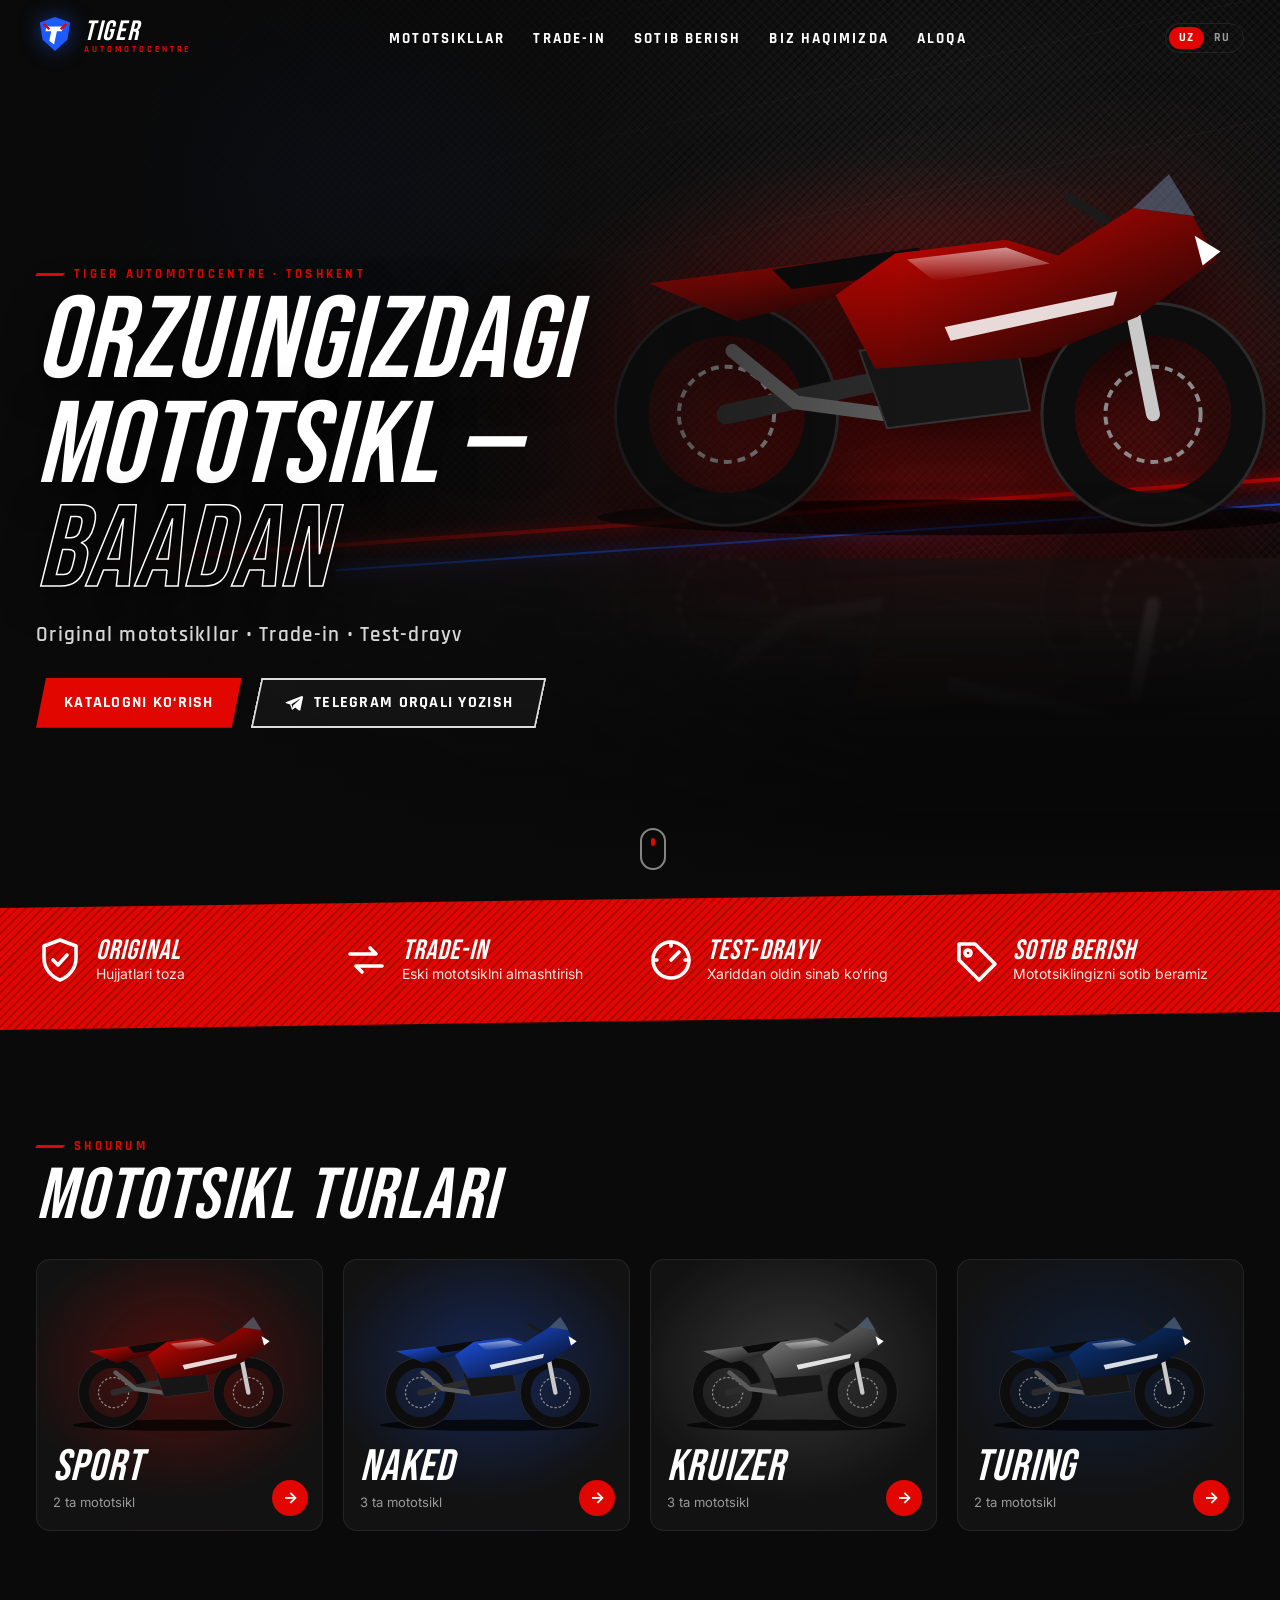
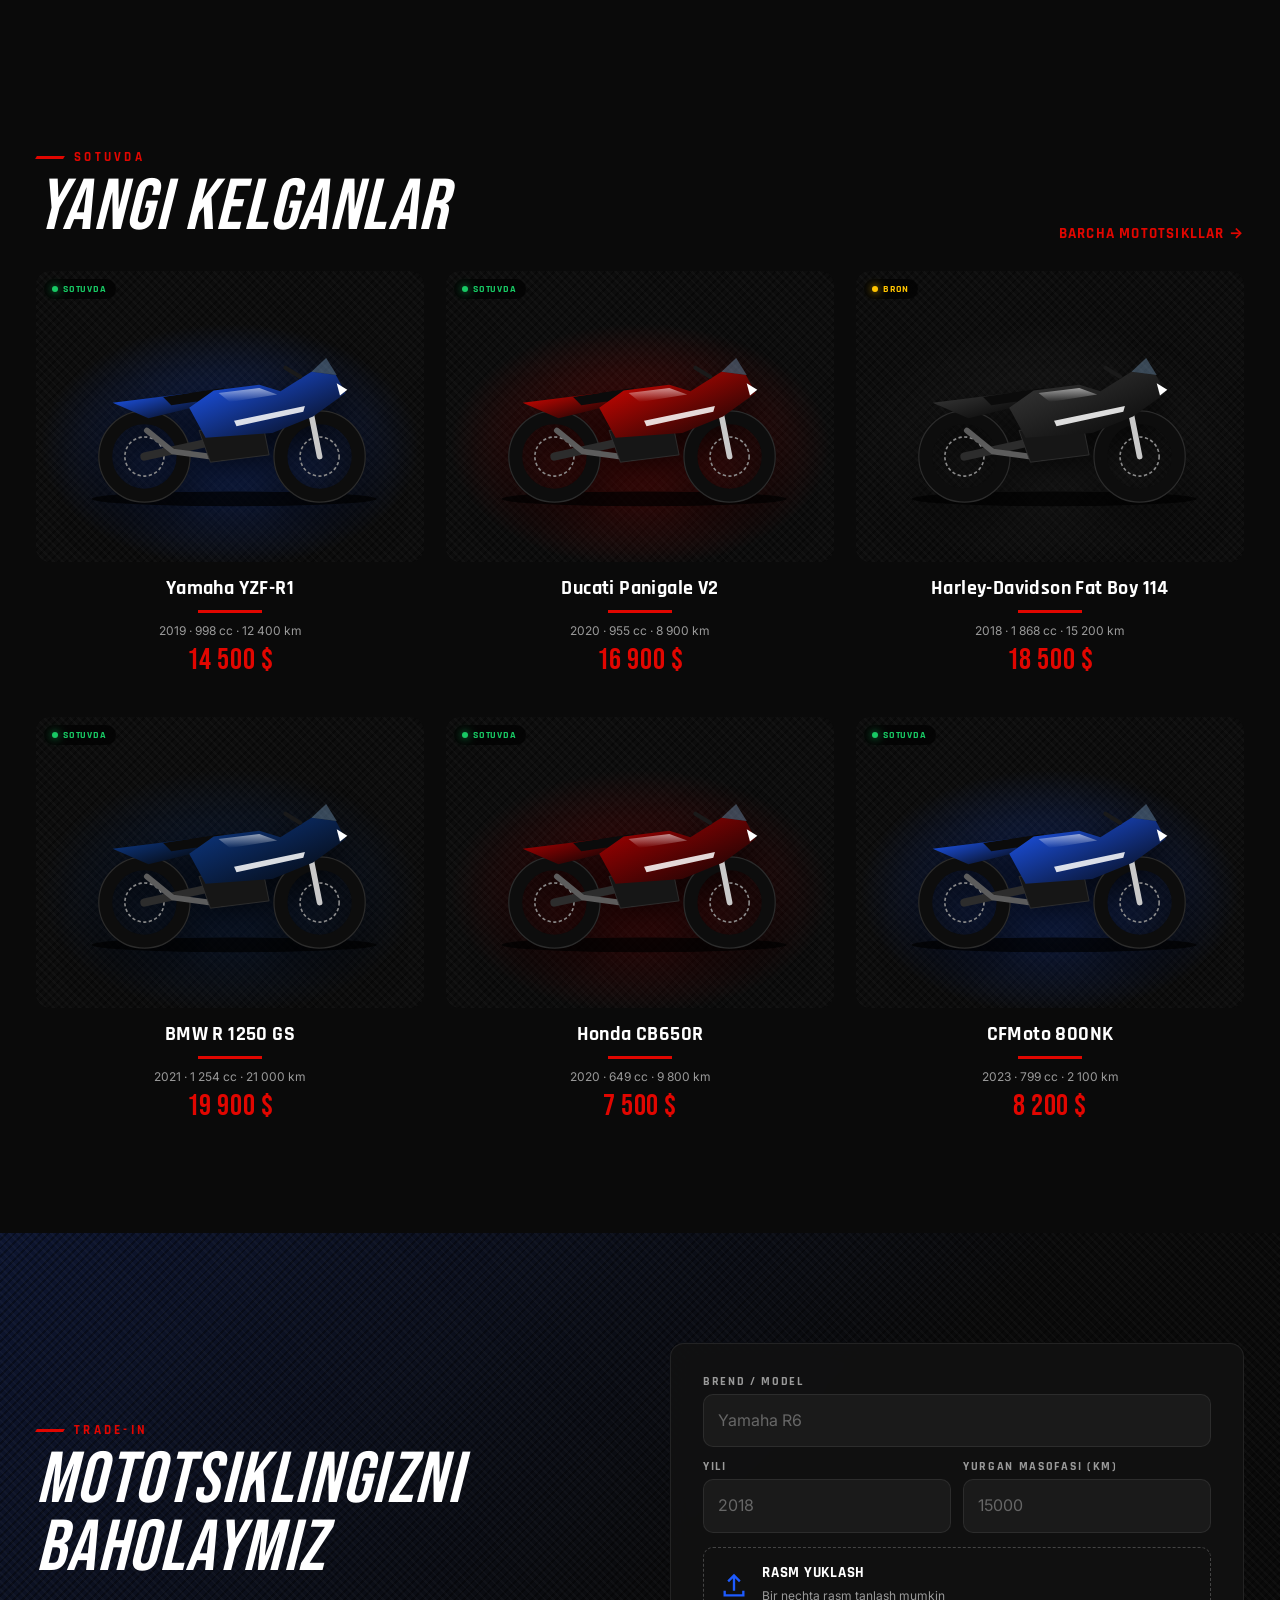
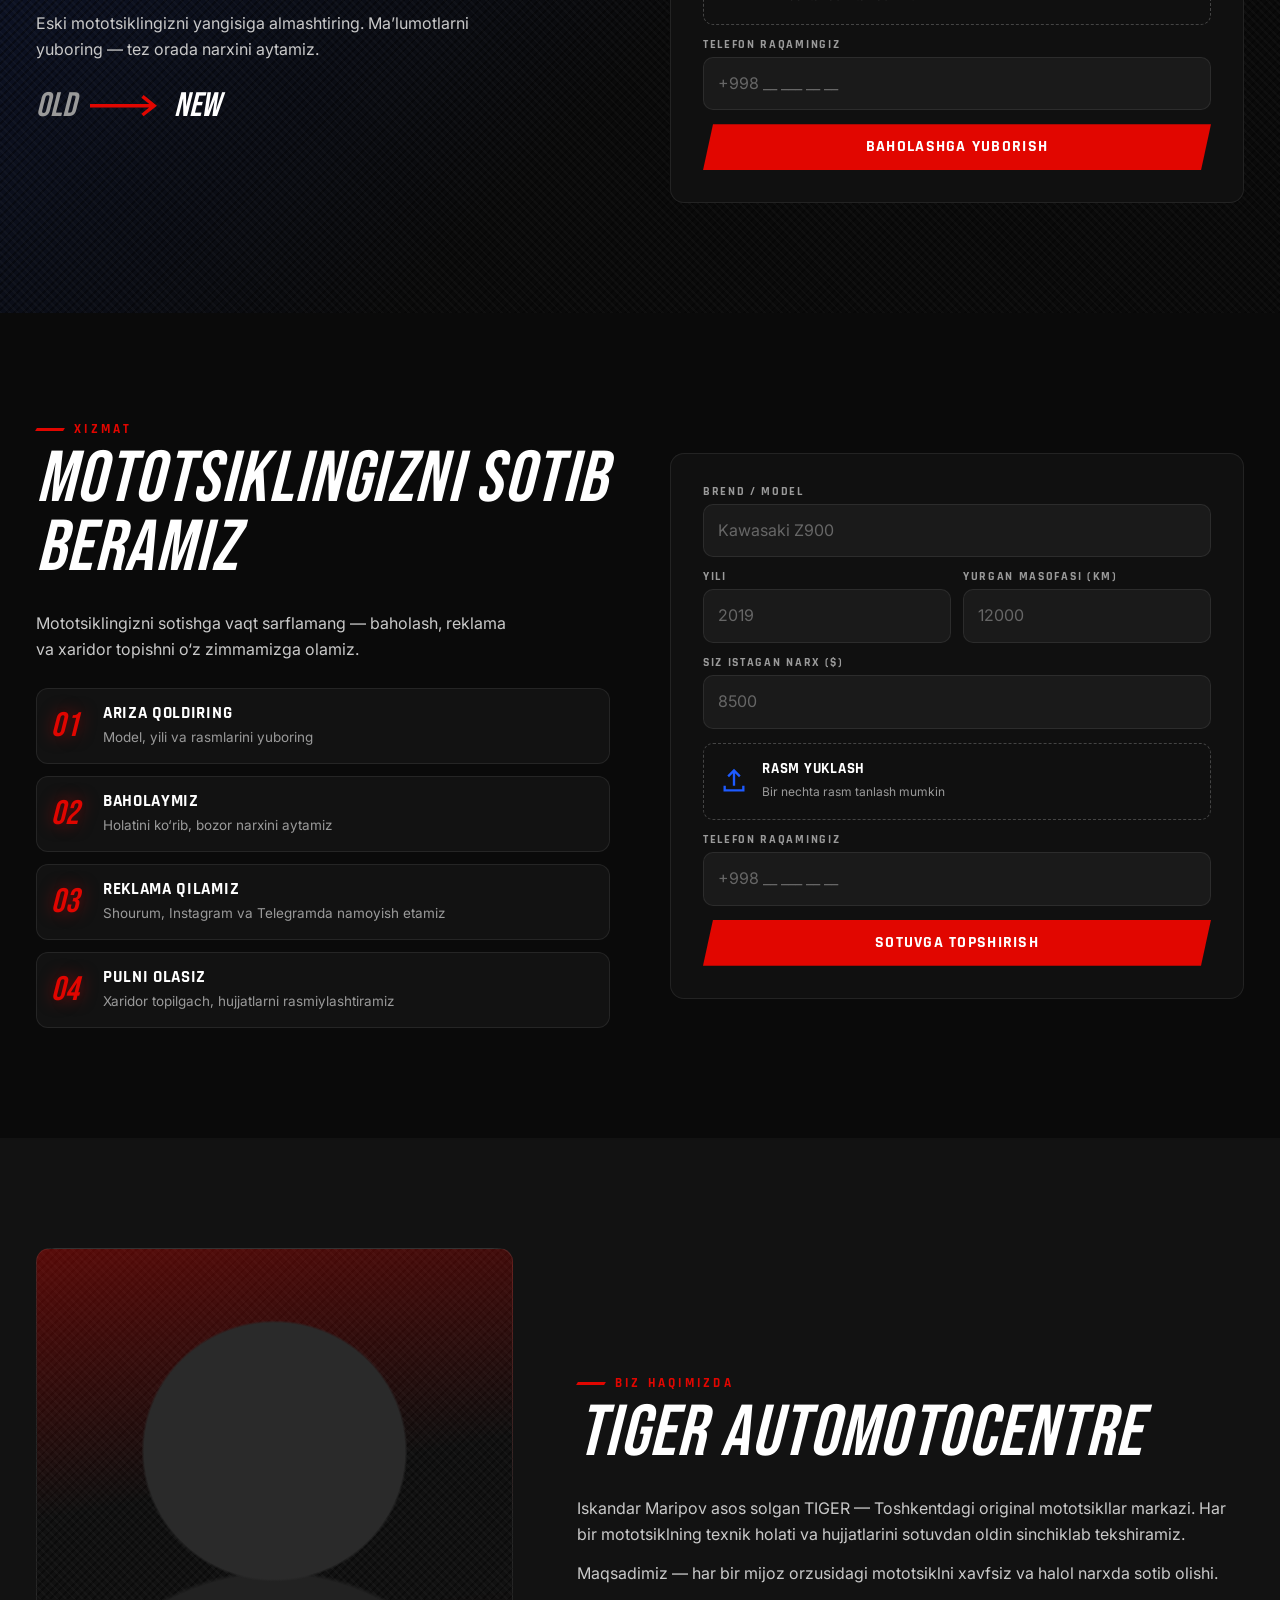
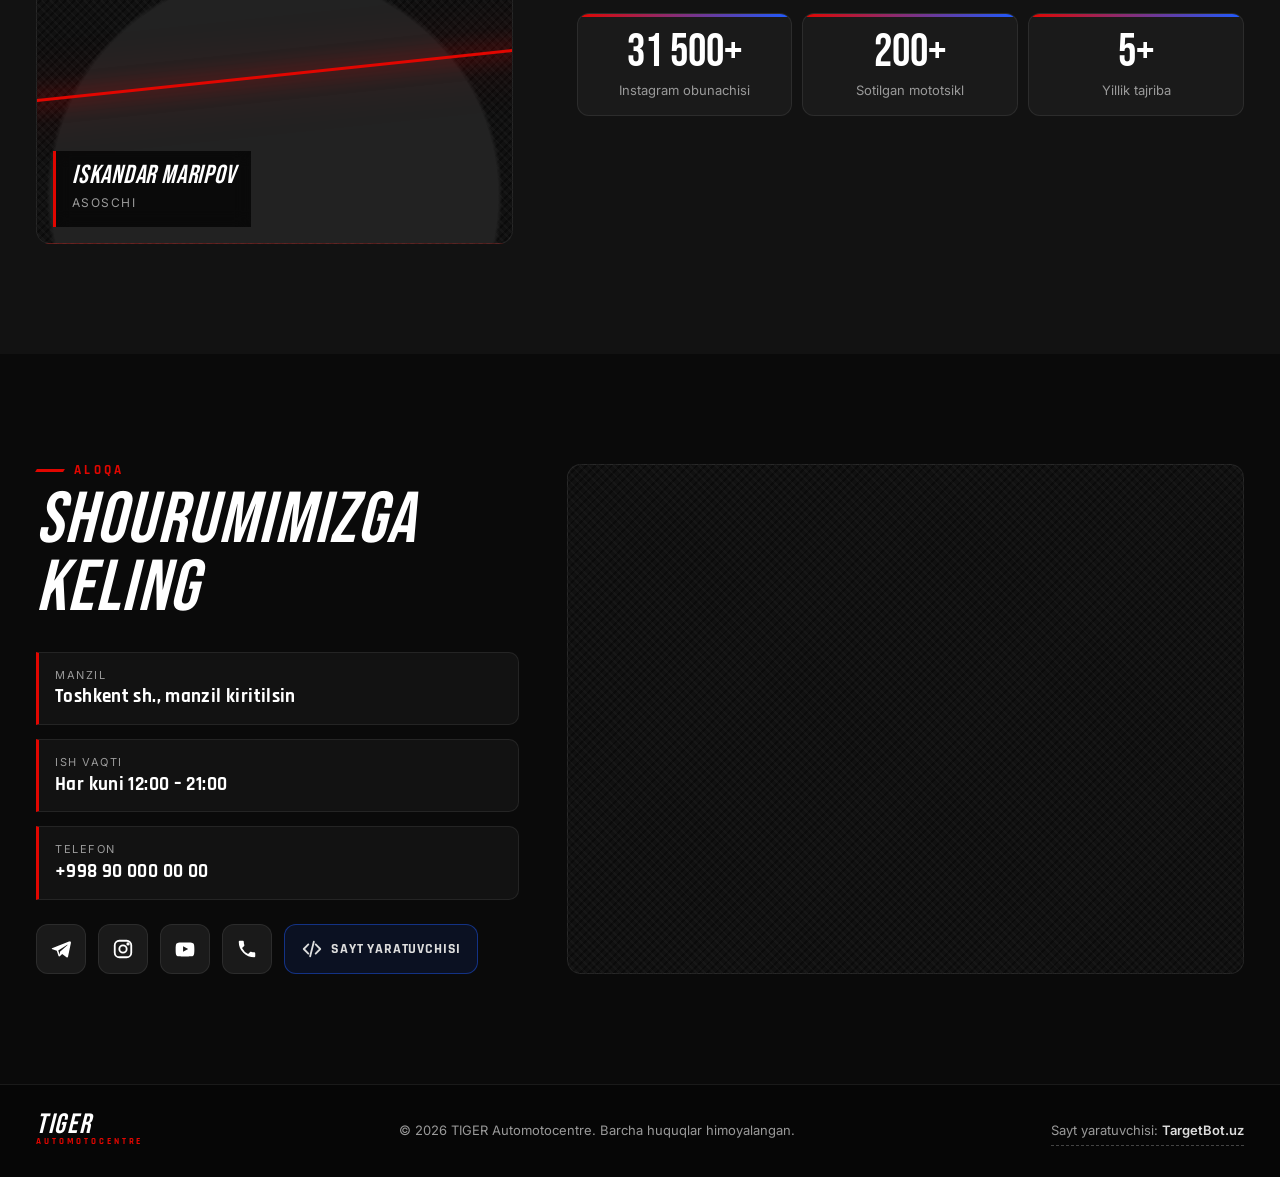
==== commit c56110fc: "Imlo va matnlarni tuzatish, mototsikllar BAAdan ekanini ko'rsatish - Telegram xabaridagi ma'no xatos" ====
--- a/index.html
+++ b/index.html
@@ -4,7 +4,7 @@
   <meta charset="UTF-8">
   <meta name="viewport" content="width=device-width, initial-scale=1.0">
   <title>TIGER Automotocentre — Toshkentda original mototsikllar</title>
-  <meta name="description" content="Koreya, Yaponiya va BAAdan original yangi va ishlatilgan mototsikllar. Trade-in, test-drayv, toza hujjatlar. Toshkent.">
+  <meta name="description" content="BAAdan keltirilgan original yangi va ishlatilgan mototsikllar. Trade-in, test-drayv, toza hujjatlar. Toshkent.">
   <meta name="theme-color" content="#0A0A0A">
   <meta property="og:title" content="TIGER Automotocentre — Toshkentda original mototsikllar">
   <meta property="og:description" content="Original mototsikllar • Trade-in • Test-drayv">
@@ -64,11 +64,11 @@
   <div class="hero__media" id="heroMedia" aria-hidden="true"></div>
 
   <div class="container hero__content">
-    <p class="kicker reveal">TIGER Automotocentre · Tashkent</p>
-    <h1 class="hero__title reveal" data-i18n-html="hero.title">Orzuingizdagi mototsikl — <em>Koreya, Yaponiya va BAAdan</em></h1>
+    <p class="kicker reveal">TIGER Automotocentre · Toshkent</p>
+    <h1 class="hero__title reveal" data-i18n-html="hero.title">Orzuingizdagi mototsikl — <em>BAAdan</em></h1>
     <p class="hero__sub reveal" data-i18n="hero.sub">Original mototsikllar • Trade-in • Test-drayv</p>
     <div class="hero__cta reveal">
-      <a href="#catalog" class="btn btn--red" data-i18n="cta.catalog">Katalogni ko'rish</a>
+      <a href="#catalog" class="btn btn--red" data-i18n="cta.catalog">Katalogni ko‘rish</a>
       <a href="#" class="btn btn--outline js-tg" target="_blank" rel="noopener">
         <svg class="ico"><use href="#i-tg"/></svg><span data-i18n="cta.telegram">Telegram orqali yozish</span>
       </a>
@@ -86,15 +86,15 @@
     </div>
     <div class="adv__item reveal">
       <svg class="adv__ico" viewBox="0 0 24 24"><path d="M4 9h13l-3-3M20 15H7l3 3"/></svg>
-      <div><b data-i18n="adv.2.t">Trade-in</b><span data-i18n="adv.2.d">Eski motoni almashtirish</span></div>
+      <div><b data-i18n="adv.2.t">Trade-in</b><span data-i18n="adv.2.d">Eski mototsiklni almashtirish</span></div>
     </div>
     <div class="adv__item reveal">
       <svg class="adv__ico" viewBox="0 0 24 24"><circle cx="12" cy="12" r="9"/><path d="M12 12 16 8M12 3v2M3 12h2M19 12h2"/></svg>
-      <div><b data-i18n="adv.3.t">Test-drayv</b><span data-i18n="adv.3.d">Xariddan oldin sinab ko'ring</span></div>
+      <div><b data-i18n="adv.3.t">Test-drayv</b><span data-i18n="adv.3.d">Xariddan oldin sinab ko‘ring</span></div>
     </div>
     <div class="adv__item reveal">
       <svg class="adv__ico" viewBox="0 0 24 24"><path d="M3 12V4h8l10 10-8 8z"/><circle cx="7.5" cy="8.5" r="1.5"/></svg>
-      <div><b data-i18n="adv.4.t">Sotib berish</b><span data-i18n="adv.4.d">Motongizni sotib beramiz</span></div>
+      <div><b data-i18n="adv.4.t">Sotib berish</b><span data-i18n="adv.4.d">Mototsiklingizni sotib beramiz</span></div>
     </div>
   </div>
 </section>
@@ -103,7 +103,7 @@
 <section class="section types" id="catalog">
   <div class="container">
     <div class="section__head reveal">
-      <p class="kicker" data-i18n="types.kicker">Showroom</p>
+      <p class="kicker" data-i18n="types.kicker">Shourum</p>
       <h2 class="section__title" data-i18n="types.title">Mototsikl turlari</h2>
     </div>
     <!-- Tur kartochkalari JS orqali data.js dagi TYPES dan chiziladi -->
@@ -130,8 +130,8 @@
   <div class="container tradein__inner">
     <div class="tradein__text reveal">
       <p class="kicker" data-i18n="trade.kicker">Trade-in</p>
-      <h2 class="section__title" data-i18n="trade.title">Motongizni baholaymiz</h2>
-      <p data-i18n="trade.text">Eski mototsiklingizni yangisiga almashtiring.</p>
+      <h2 class="section__title" data-i18n="trade.title">Mototsiklingizni baholaymiz</h2>
+      <p data-i18n="trade.text">Eski mototsiklingizni yangisiga almashtiring. Ma’lumotlarni yuboring — tez orada narxini aytamiz.</p>
       <div class="tradein__arrows" aria-hidden="true"><span>OLD</span><svg viewBox="0 0 60 20"><path d="M0 10h55M45 2l10 8-10 8" fill="none" stroke="#E10600" stroke-width="3"/></svg><span>NEW</span></div>
     </div>
 
@@ -139,7 +139,7 @@
       <label class="field"><span data-i18n="trade.brand">Brend / model</span><input name="model" required placeholder="Yamaha R6"></label>
       <div class="form__row">
         <label class="field"><span data-i18n="trade.year">Yili</span><input name="year" type="number" min="1980" max="2030" required placeholder="2018"></label>
-        <label class="field"><span data-i18n="trade.km">Yurgani (km)</span><input name="km" type="number" min="0" required placeholder="15000"></label>
+        <label class="field"><span data-i18n="trade.km">Yurgan masofasi (km)</span><input name="km" type="number" min="0" required placeholder="15000"></label>
       </div>
       <label class="upload">
         <input type="file" id="tradePhotos" accept="image/*" multiple>
@@ -148,8 +148,8 @@
       </label>
       <div class="upload__preview" id="tradePreview"></div>
       <label class="field"><span data-i18n="trade.phone">Telefon raqamingiz</span><input name="phone" type="tel" required placeholder="+998 __ ___ __ __"></label>
-      <button class="btn btn--red btn--block" type="submit" data-i18n="trade.submit">Motongizni baholaymiz</button>
-      <p class="form__ok" id="tradeOk" hidden data-i18n="trade.ok"></p>
+      <button class="btn btn--red btn--block" type="submit" data-i18n="trade.submit">Baholashga yuborish</button>
+      <p class="form__ok" id="tradeOk" hidden data-i18n="trade.ok">Rahmat! Hozir Telegram ochiladi — rasmlarni chatga biriktirib yuboring.</p>
     </form>
   </div>
 </section>
@@ -159,13 +159,13 @@
   <div class="container sell__inner">
     <div class="sell__text reveal">
       <p class="kicker" data-i18n="sell.kicker">Xizmat</p>
-      <h2 class="section__title" data-i18n="sell.title">Motongizni sotib beramiz</h2>
-      <p class="sell__lead" data-i18n="sell.text"></p>
+      <h2 class="section__title" data-i18n="sell.title">Mototsiklingizni sotib beramiz</h2>
+      <p class="sell__lead" data-i18n="sell.text">Mototsiklingizni sotishga vaqt sarflamang — baholash, reklama va xaridor topishni o‘z zimmamizga olamiz.</p>
       <ol class="steps">
-        <li class="step"><b data-i18n="sell.s1.t">Ariza qoldiring</b><span data-i18n="sell.s1.d"></span></li>
-        <li class="step"><b data-i18n="sell.s2.t">Baholaymiz</b><span data-i18n="sell.s2.d"></span></li>
-        <li class="step"><b data-i18n="sell.s3.t">Reklama qilamiz</b><span data-i18n="sell.s3.d"></span></li>
-        <li class="step"><b data-i18n="sell.s4.t">Pulni olasiz</b><span data-i18n="sell.s4.d"></span></li>
+        <li class="step"><b data-i18n="sell.s1.t">Ariza qoldiring</b><span data-i18n="sell.s1.d">Model, yili va rasmlarini yuboring</span></li>
+        <li class="step"><b data-i18n="sell.s2.t">Baholaymiz</b><span data-i18n="sell.s2.d">Holatini ko‘rib, bozor narxini aytamiz</span></li>
+        <li class="step"><b data-i18n="sell.s3.t">Reklama qilamiz</b><span data-i18n="sell.s3.d">Shourum, Instagram va Telegramda namoyish etamiz</span></li>
+        <li class="step"><b data-i18n="sell.s4.t">Pulni olasiz</b><span data-i18n="sell.s4.d">Xaridor topilgach, hujjatlarni rasmiylashtiramiz</span></li>
       </ol>
     </div>
 
@@ -173,9 +173,9 @@
       <label class="field"><span data-i18n="trade.brand">Brend / model</span><input name="model" required placeholder="Kawasaki Z900"></label>
       <div class="form__row">
         <label class="field"><span data-i18n="trade.year">Yili</span><input name="year" type="number" min="1980" max="2030" required placeholder="2019"></label>
-        <label class="field"><span data-i18n="trade.km">Yurgani (km)</span><input name="km" type="number" min="0" required placeholder="12000"></label>
-      </div>
-      <label class="field"><span data-i18n="sell.price">Kutilayotgan narx ($)</span><input name="price" type="number" min="0" placeholder="8500"></label>
+        <label class="field"><span data-i18n="trade.km">Yurgan masofasi (km)</span><input name="km" type="number" min="0" required placeholder="12000"></label>
+      </div>
+      <label class="field"><span data-i18n="sell.price">Siz istagan narx ($)</span><input name="price" type="number" min="0" placeholder="8500"></label>
       <label class="upload">
         <input type="file" id="sellPhotos" accept="image/*" multiple>
         <svg class="ico" viewBox="0 0 24 24"><path d="M4 16v4h16v-4M12 3v13M7 8l5-5 5 5" fill="none" stroke="currentColor" stroke-width="2"/></svg>
@@ -183,8 +183,8 @@
       </label>
       <div class="upload__preview" id="sellPreview"></div>
       <label class="field"><span data-i18n="trade.phone">Telefon raqamingiz</span><input name="phone" type="tel" required placeholder="+998 __ ___ __ __"></label>
-      <button class="btn btn--red btn--block" type="submit" data-i18n="sell.submit">Sotishga topshirish</button>
-      <p class="form__ok" id="sellOk" hidden data-i18n="trade.ok"></p>
+      <button class="btn btn--red btn--block" type="submit" data-i18n="sell.submit">Sotuvga topshirish</button>
+      <p class="form__ok" id="sellOk" hidden data-i18n="trade.ok">Rahmat! Hozir Telegram ochiladi — rasmlarni chatga biriktirib yuboring.</p>
     </form>
   </div>
 </section>
@@ -215,11 +215,11 @@
     <div class="about__text reveal">
       <p class="kicker" data-i18n="about.kicker">Biz haqimizda</p>
       <h2 class="section__title" data-i18n="about.title">TIGER Automotocentre</h2>
-      <p data-i18n="about.text1"></p>
-      <p data-i18n="about.text2"></p>
+      <p data-i18n="about.text1">Iskandar Maripov asos solgan TIGER — Toshkentdagi original mototsikllar markazi. Har bir mototsiklning texnik holati va hujjatlarini sotuvdan oldin sinchiklab tekshiramiz.</p>
+      <p data-i18n="about.text2">Maqsadimiz — har bir mijoz orzusidagi mototsiklni xavfsiz va halol narxda sotib olishi.</p>
       <div class="stats">
-        <div class="stat"><b class="js-count" data-key="followers">0</b><span data-i18n="stat.followers">Instagram obunachilar</span></div>
-        <div class="stat"><b class="js-count" data-key="sold">0</b><span data-i18n="stat.sold">Sotilgan mototsikllar</span></div>
+        <div class="stat"><b class="js-count" data-key="followers">0</b><span data-i18n="stat.followers">Instagram obunachisi</span></div>
+        <div class="stat"><b class="js-count" data-key="sold">0</b><span data-i18n="stat.sold">Sotilgan mototsikl</span></div>
         <div class="stat"><b class="js-count" data-key="years">0</b><span data-i18n="stat.years">Yillik tajriba</span></div>
       </div>
     </div>
@@ -231,7 +231,7 @@
   <div class="container">
     <div class="section__head reveal">
       <p class="kicker" data-i18n="video.kicker">Videolar</p>
-      <h2 class="section__title" data-i18n="video.title">Safarlar va obzorlar</h2>
+      <h2 class="section__title" data-i18n="video.title">Sayohatlar va sharhlar</h2>
     </div>
     <div class="videos__grid" id="videoGrid"></div>
   </div>
@@ -242,7 +242,7 @@
   <div class="container contacts__inner">
     <div class="contacts__info reveal">
       <p class="kicker" data-i18n="contacts.kicker">Aloqa</p>
-      <h2 class="section__title" data-i18n="contacts.title">Showroomga keling</h2>
+      <h2 class="section__title" data-i18n="contacts.title">Shourumimizga keling</h2>
       <ul class="contacts__list">
         <li><small data-i18n="contacts.address">Manzil</small><b class="js-address"></b></li>
         <li><small data-i18n="contacts.hours">Ish vaqti</small><b><span data-i18n="contacts.daily">Har kuni</span> <span class="js-hours"></span></b></li>
--- a/css/style.css
+++ b/css/style.css
@@ -436,6 +436,60 @@
 .detail__similar { margin-top: 72px; }
 .detail__nf { text-align: center; padding: 80px 16px; }
 
+/* ---------- Tugma animatsiyalari ---------- */
+.btn { overflow: hidden; isolation: isolate; }
+/* Ustidan o'tadigan yaltiroq nur */
+.btn::before {
+  content: ""; position: absolute; top: 0; bottom: 0; left: -80%; width: 45%; z-index: -1;
+  background: linear-gradient(105deg, transparent, rgba(255,255,255,.38), transparent);
+  transform: skewX(-20deg); pointer-events: none;
+}
+.btn:hover::before { left: 130%; transition: left .65s ease; }
+.btn--outline::before { background: linear-gradient(105deg, transparent, rgba(255,255,255,.22), transparent); }
+/* Ikonka biroz siljiydi */
+.btn .ico { transition: transform .3s cubic-bezier(.3,1.6,.5,1); }
+.btn:hover .ico { transform: translateX(3px) rotate(-10deg) scale(1.1); }
+/* Qiyshiq (outline) tugmada ikonka qiyshiqligini saqlaymiz */
+.btn--outline:hover .ico { transform: skewX(12deg) translateX(3px) rotate(-10deg) scale(1.1); }
+.detail__actions .btn--outline:hover .ico { transform: translateX(3px) rotate(-10deg) scale(1.1); }
+/* Bosilganda kichrayadi */
+.btn:not(.btn--outline):active { transform: scale(.96); transition-duration: .08s; }
+.btn--outline:active { transform: skewX(var(--skew)) scale(.96); transition-duration: .08s; }
+.detail__actions .btn--outline:active { transform: scale(.96); }
+.btn--outline:hover { box-shadow: inset 0 0 0 2px #fff, 0 10px 28px rgba(255,255,255,.15); }
+
+/* Asosiy tugmalar vaqti-vaqti bilan o'zi yaltiraydi — e'tiborni tortadi */
+.hero__cta .btn--red::before, .devp__hero .btn--red::before, .detail__actions .btn--red::before { animation: autoShine 4.5s ease-in-out 1.5s infinite; }
+.hero__cta .btn--red:hover::before, .devp__hero .btn--red:hover::before, .detail__actions .btn--red:hover::before { animation: none; }
+@keyframes autoShine { 0% { left: -80%; } 22%, 100% { left: 130%; } }
+
+/* Ijtimoiy tarmoq ikonkalari */
+.social { transition: background .25s, border-color .25s, transform .3s cubic-bezier(.3,1.6,.5,1), box-shadow .25s; }
+.social:hover { transform: translateY(-4px); box-shadow: 0 10px 24px rgba(225,6,0,.35); }
+.social--dev:hover { box-shadow: 0 10px 24px rgba(30,91,255,.4); }
+.social:hover .ico { animation: wiggle .5s ease; }
+.social:active { transform: scale(.94); }
+@keyframes wiggle { 0%, 100% { transform: rotate(0); } 25% { transform: rotate(-14deg) scale(1.15); } 60% { transform: rotate(10deg) scale(1.1); } }
+
+/* Suzuvchi tugmalar (telefon) */
+.fab__btn:hover { transform: scale(1.08); }
+.fab__btn--tg .ico { animation: tgNudge 3.5s ease-in-out 2s infinite; }
+@keyframes tgNudge { 0%, 80%, 100% { transform: none; } 85% { transform: translate(2px, -2px) rotate(-12deg); } 90% { transform: translate(-1px, 1px) rotate(6deg); } }
+
+/* Boshqa tugmalar */
+.round-btn { transition: background .2s, border-color .2s, transform .25s cubic-bezier(.3,1.6,.5,1); }
+.round-btn:hover { transform: scale(1.1); }
+.round-btn:active { transform: scale(.92); }
+.chip { transition: background .2s, border-color .2s, box-shadow .2s, transform .2s; }
+.chip:hover { transform: translateY(-2px); }
+.link-arrow { display: inline-block; transition: color .2s, transform .3s; }
+.link-arrow:hover { transform: translateX(6px); }
+.lang button { transition: background .25s, color .25s; }
+.lang button:not(.active):hover { color: #fff; }
+.filters-toggle:active, .tab:active { transform: scale(.97); }
+.video__play { transition: transform .3s cubic-bezier(.3,1.6,.5,1), box-shadow .3s; }
+.video:hover .video__play { box-shadow: 0 0 0 16px rgba(225,6,0,.18), 0 0 50px rgba(225,6,0,.8); }
+
 /* =====================================================================
    PLANSHET (≥ 640px)
    ===================================================================== */
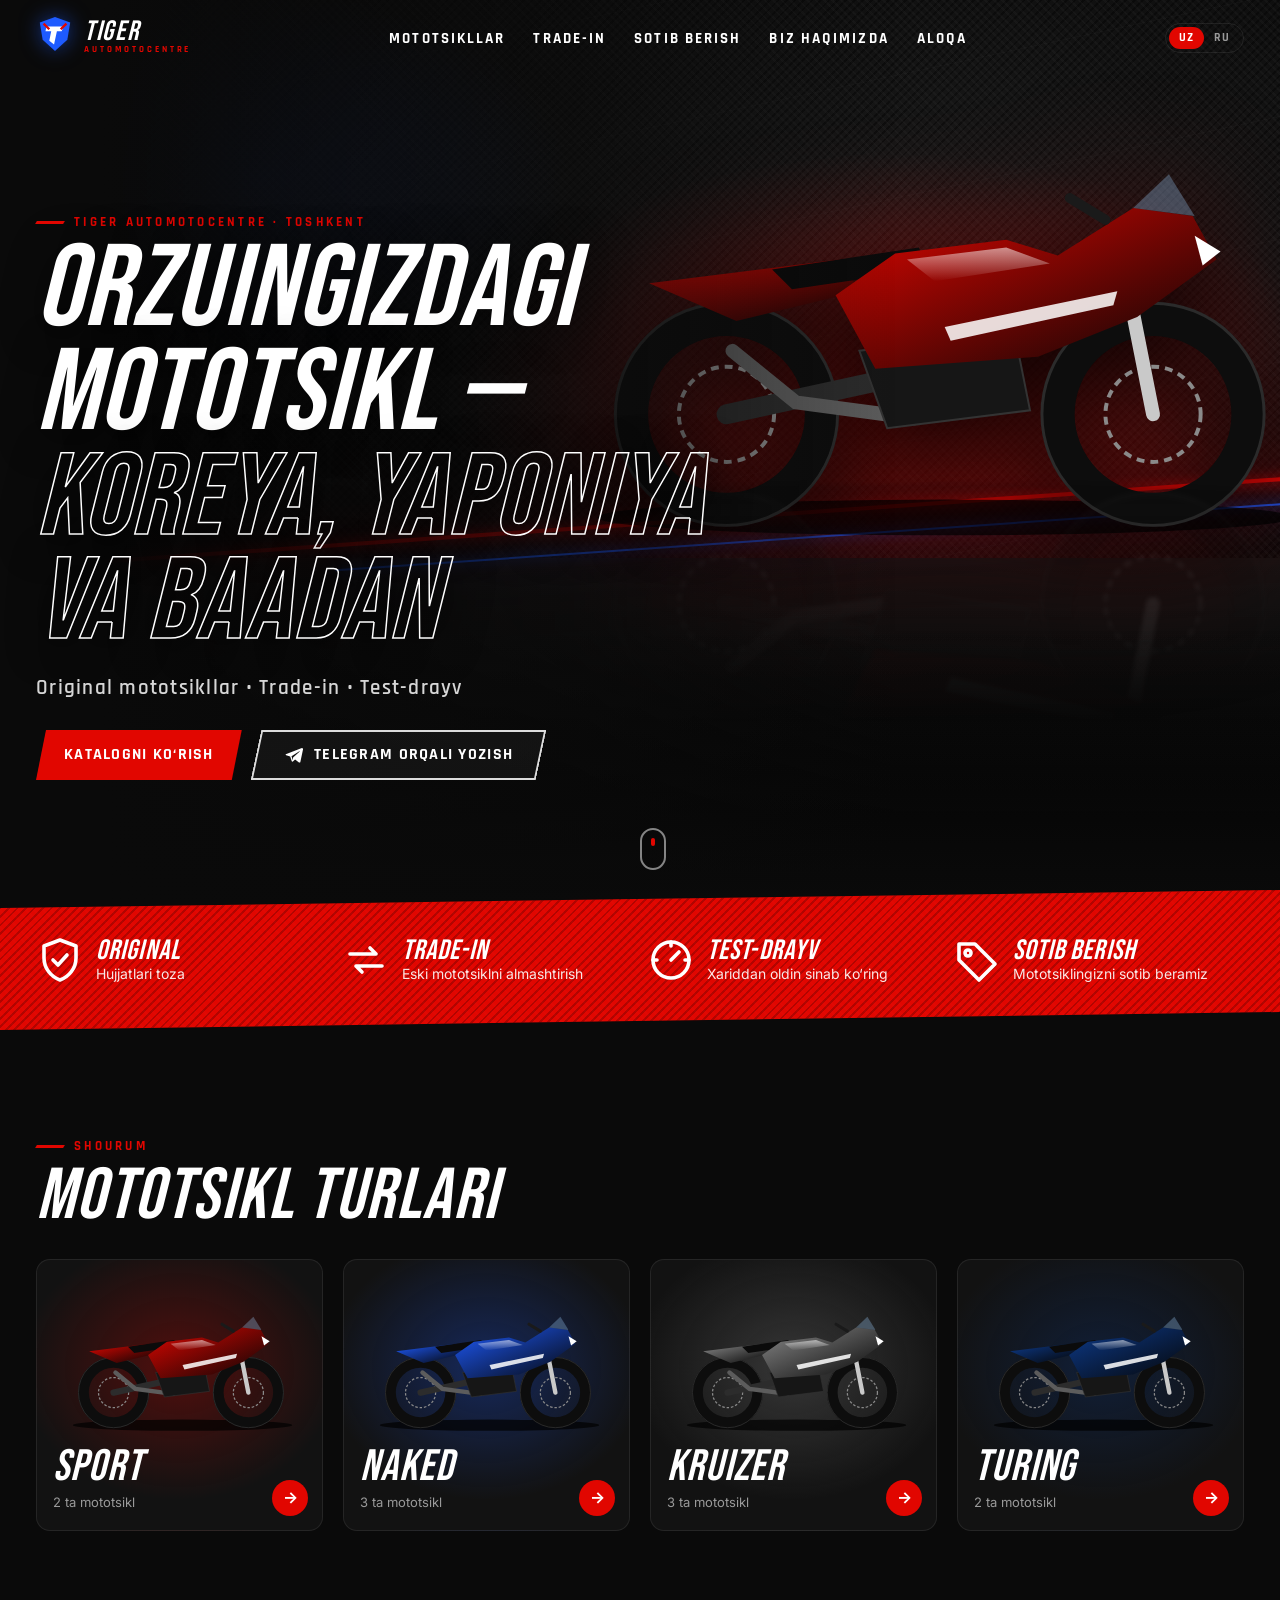
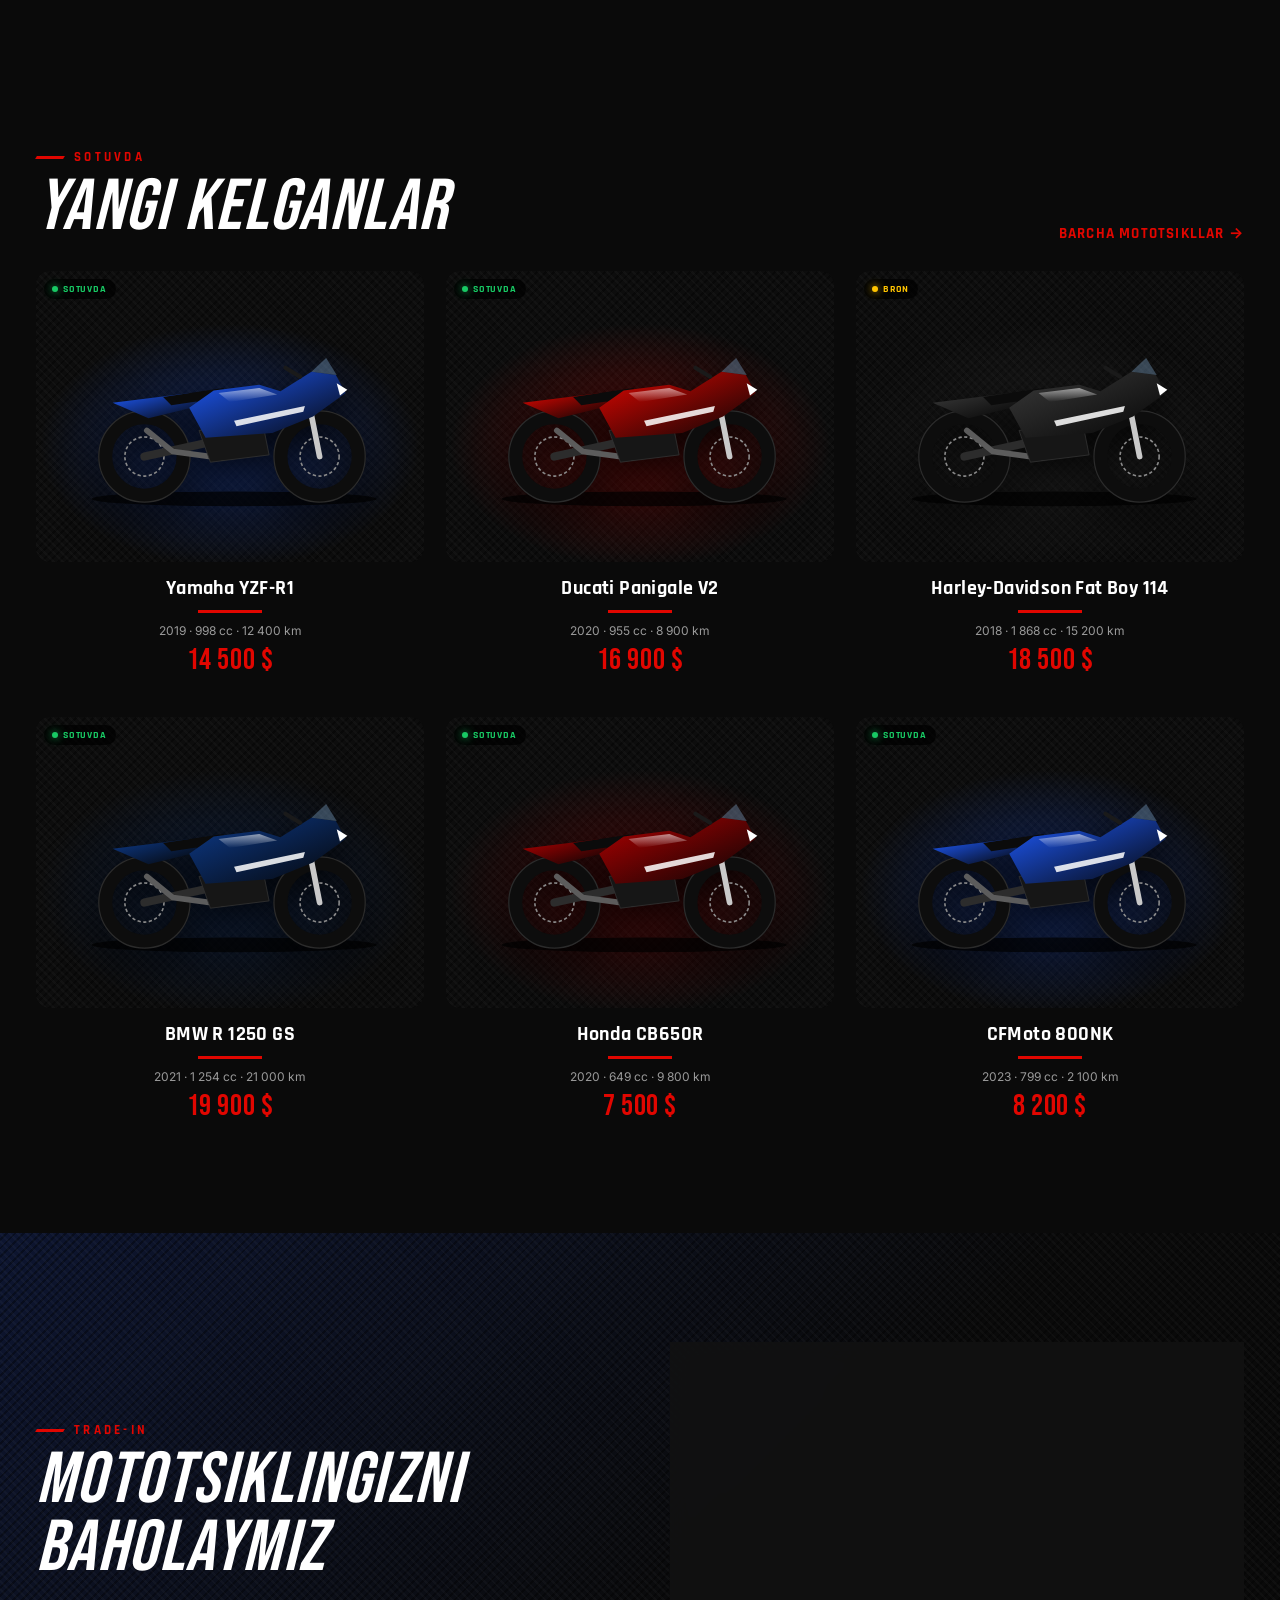
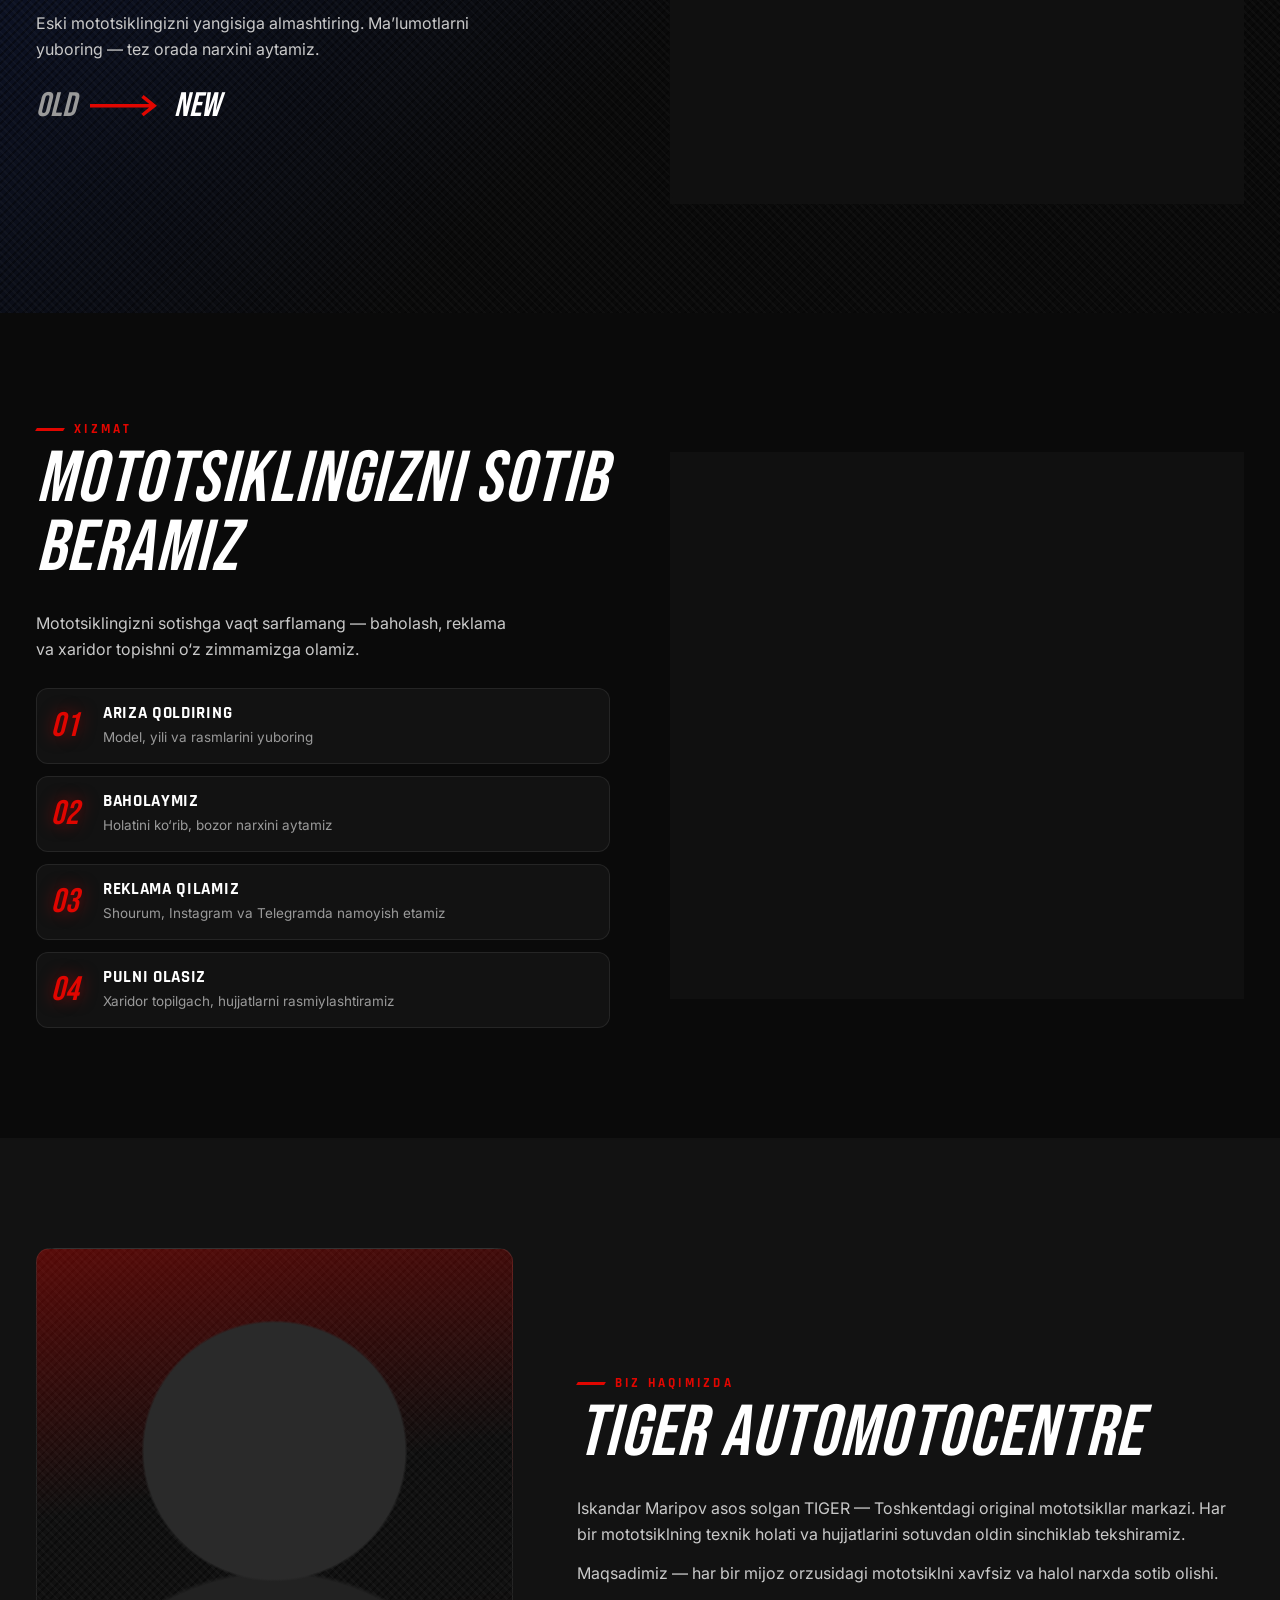
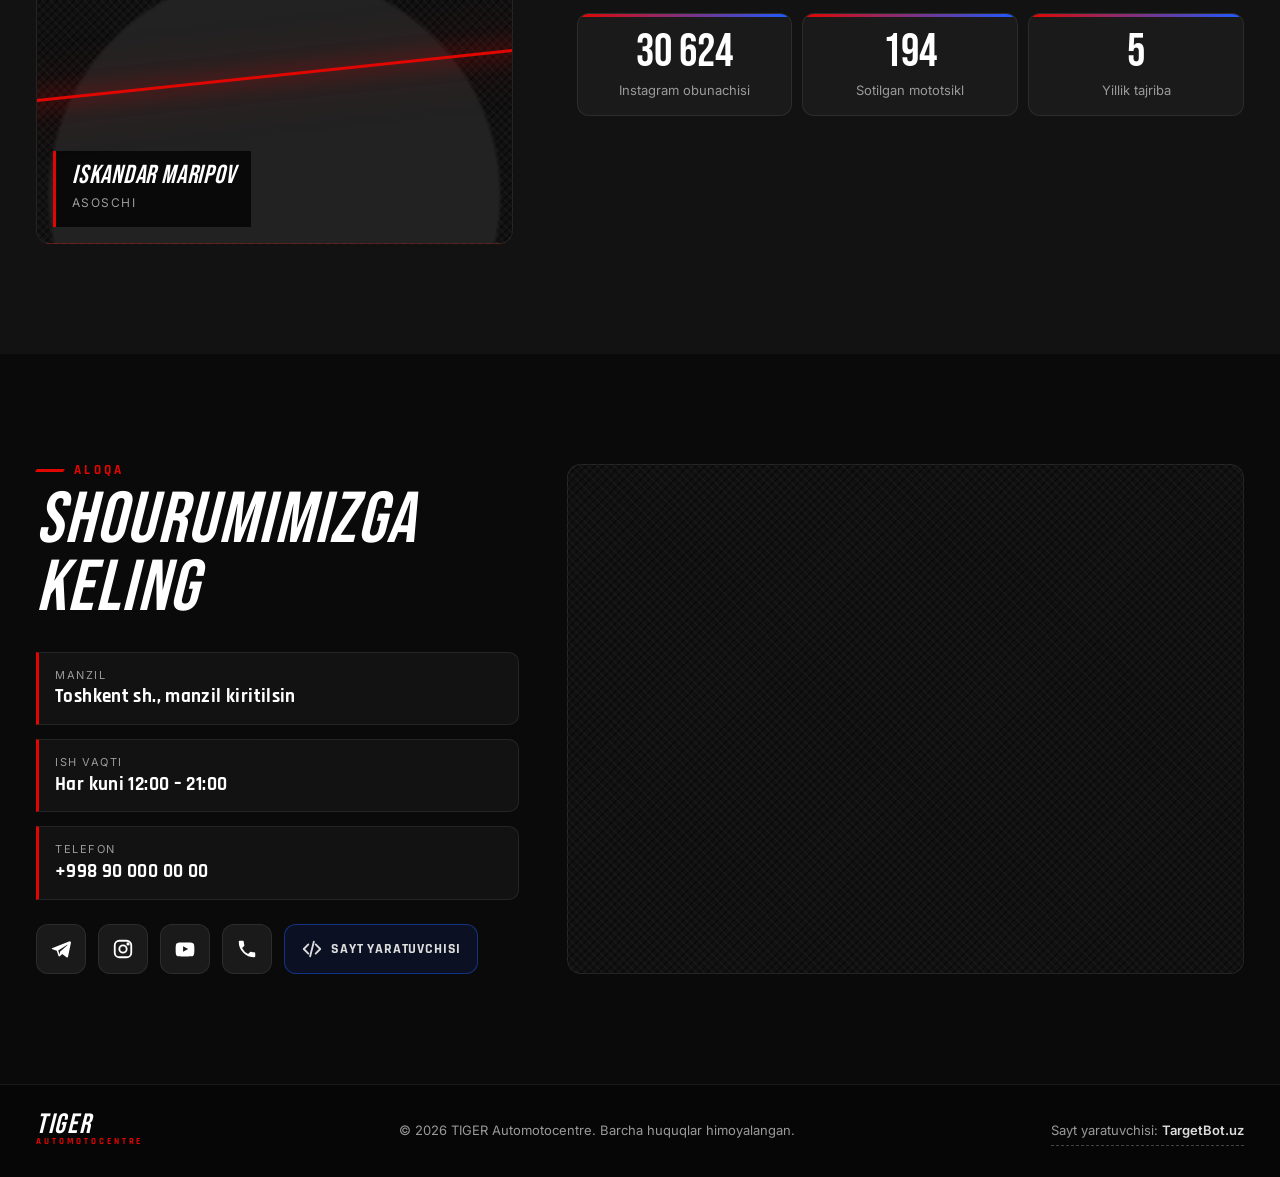
==== commit e8ca0ffd: "Silliq animatsiyalar va sarlavhaga Koreya, Yaponiya, BAA qaytarildi - Doimiy harakatlanuvchi fon, o'" ====
--- a/index.html
+++ b/index.html
@@ -4,7 +4,7 @@
   <meta charset="UTF-8">
   <meta name="viewport" content="width=device-width, initial-scale=1.0">
   <title>TIGER Automotocentre — Toshkentda original mototsikllar</title>
-  <meta name="description" content="BAAdan keltirilgan original yangi va ishlatilgan mototsikllar. Trade-in, test-drayv, toza hujjatlar. Toshkent.">
+  <meta name="description" content="Koreya, Yaponiya va BAAdan keltirilgan original yangi va ishlatilgan mototsikllar. Trade-in, test-drayv, toza hujjatlar. Toshkent.">
   <meta name="theme-color" content="#0A0A0A">
   <meta property="og:title" content="TIGER Automotocentre — Toshkentda original mototsikllar">
   <meta property="og:description" content="Original mototsikllar • Trade-in • Test-drayv">
@@ -65,7 +65,7 @@
 
   <div class="container hero__content">
     <p class="kicker reveal">TIGER Automotocentre · Toshkent</p>
-    <h1 class="hero__title reveal" data-i18n-html="hero.title">Orzuingizdagi mototsikl — <em>BAAdan</em></h1>
+    <h1 class="hero__title reveal" data-i18n-html="hero.title">Orzuingizdagi mototsikl — <em>Koreya, Yaponiya va BAAdan</em></h1>
     <p class="hero__sub reveal" data-i18n="hero.sub">Original mototsikllar • Trade-in • Test-drayv</p>
     <div class="hero__cta reveal">
       <a href="#catalog" class="btn btn--red" data-i18n="cta.catalog">Katalogni ko‘rish</a>
--- a/css/style.css
+++ b/css/style.css
@@ -565,3 +565,77 @@
   .detail__grid { grid-template-columns: 7fr 5fr; gap: 48px; align-items: start; }
   .detail__info { position: sticky; top: 100px; }
 }
+
+/* =====================================================================
+   SILLIQ ANIMATSIYALAR
+   Doimiy harakat kamaytirildi, "sakrovchi" effektlar yumshoq harakatga
+   almashtirildi, telefonda aylantirishni sekinlashtiruvchi effektlar olib tashlandi.
+   ===================================================================== */
+:root {
+  --ease: cubic-bezier(.22, .61, .36, 1);
+  --ease-out: cubic-bezier(.16, 1, .3, 1);
+}
+
+/* Fon: harakatlanuvchi chiziqlar to'xtatildi, nur sekin "nafas oladi" */
+.hero__speed { animation: none; opacity: .3; }
+.hero__glow { animation: glowBreath 10s ease-in-out infinite alternate; }
+@keyframes glowBreath { from { opacity: .8; } to { opacity: 1; } }
+.hero__bike { animation: bikeInSoft 1.8s var(--ease-out) both; }
+@keyframes bikeInSoft { from { opacity: 0; transform: translateX(6%); } to { opacity: 1; transform: none; } }
+
+/* Scroll paytida paydo bo'lish — kichikroq masofa, yumshoq sekinlashish */
+.reveal { transform: translateY(16px); transition: opacity 1s var(--ease-out), transform 1s var(--ease-out); }
+
+/* O'zi yaltirab, tebranib turadigan effektlar olib tashlandi */
+.hero__cta .btn--red::before, .devp__hero .btn--red::before, .detail__actions .btn--red::before { animation: none; }
+.fab__btn--tg .ico { animation: none; }
+.social:hover .ico { animation: none; }
+.fab__btn--phone { animation: ringSoft 4s var(--ease) infinite; }
+@keyframes ringSoft {
+  0%, 100% { box-shadow: 0 0 0 0 rgba(225,6,0,.35), 0 10px 25px rgba(0,0,0,.5); }
+  70% { box-shadow: 0 0 0 12px rgba(225,6,0,0), 0 10px 25px rgba(0,0,0,.5); }
+}
+
+/* Tugmalar: bir xil, yumshoq harakat */
+.btn { transition: transform .35s var(--ease), box-shadow .35s var(--ease), filter .35s var(--ease), background .3s var(--ease), color .3s var(--ease); }
+.btn:hover::before { transition: left .9s var(--ease); }
+.btn .ico { transition: transform .35s var(--ease); }
+.btn:hover .ico { transform: translateX(3px); }
+.btn--outline:hover .ico { transform: skewX(12deg) translateX(3px); }
+.detail__actions .btn--outline:hover .ico { transform: translateX(3px); }
+.btn:not(.btn--outline):active { transform: scale(.97); transition-duration: .15s; }
+.btn--outline:active { transform: skewX(var(--skew)) scale(.97); transition-duration: .15s; }
+.detail__actions .btn--outline:active { transform: scale(.97); }
+
+.social, .round-btn, .video__play, .chip, .link-arrow, .type-tile__arrow {
+  transition: transform .35s var(--ease), background .3s var(--ease), border-color .3s var(--ease), box-shadow .35s var(--ease), color .3s var(--ease);
+}
+.social:hover { transform: translateY(-3px); }
+.round-btn:hover { transform: scale(1.06); }
+.round-btn:active, .social:active { transform: scale(.96); }
+.video:hover .video__play { transform: scale(1.06); }
+
+/* Kartochkalar */
+.type-tile { transition: transform .5s var(--ease), border-color .5s var(--ease); }
+.type-tile:hover { transform: translateY(-4px); }
+.type-tile__art .bike-art, .type-tile__art img { transition: transform .9s var(--ease-out); }
+.mcard__img > img, .mcard__img > .art-wrap { transition: transform .9s var(--ease-out); }
+.mcard:hover .mcard__img > img, .mcard:hover .mcard__img > .art-wrap { transform: scale(1.05); }
+.mcard__line { transition: width .5s var(--ease); }
+.step { transition: border-color .4s var(--ease), transform .4s var(--ease); }
+.devp__card { transition: border-color .4s var(--ease), transform .4s var(--ease); }
+
+/* Menyu va oynalar */
+.nav { transition: transform .5s var(--ease-out); }
+.header { transition: background .4s var(--ease), box-shadow .4s var(--ease); }
+.dev__card { animation: devIn .35s var(--ease-out); }
+
+/* Telefonda aylantirish silliq bo'lishi uchun: kartochkalar ustidagi
+   "shisha" (blur) effekti oddiy to'q fon bilan almashtirildi */
+.badge, .card__origin, .about__badge { -webkit-backdrop-filter: none; backdrop-filter: none; background: rgba(0,0,0,.75); }
+
+/* "Animatsiyalarni kamaytirish" yoqilgan qurilmalarda harakat bo'lmaydi */
+@media (prefers-reduced-motion: reduce) {
+  .reveal { opacity: 1; transform: none; transition: none; }
+  .hero__bike, .hero__glow, .fab__btn--phone, .dev__card { animation: none; }
+}
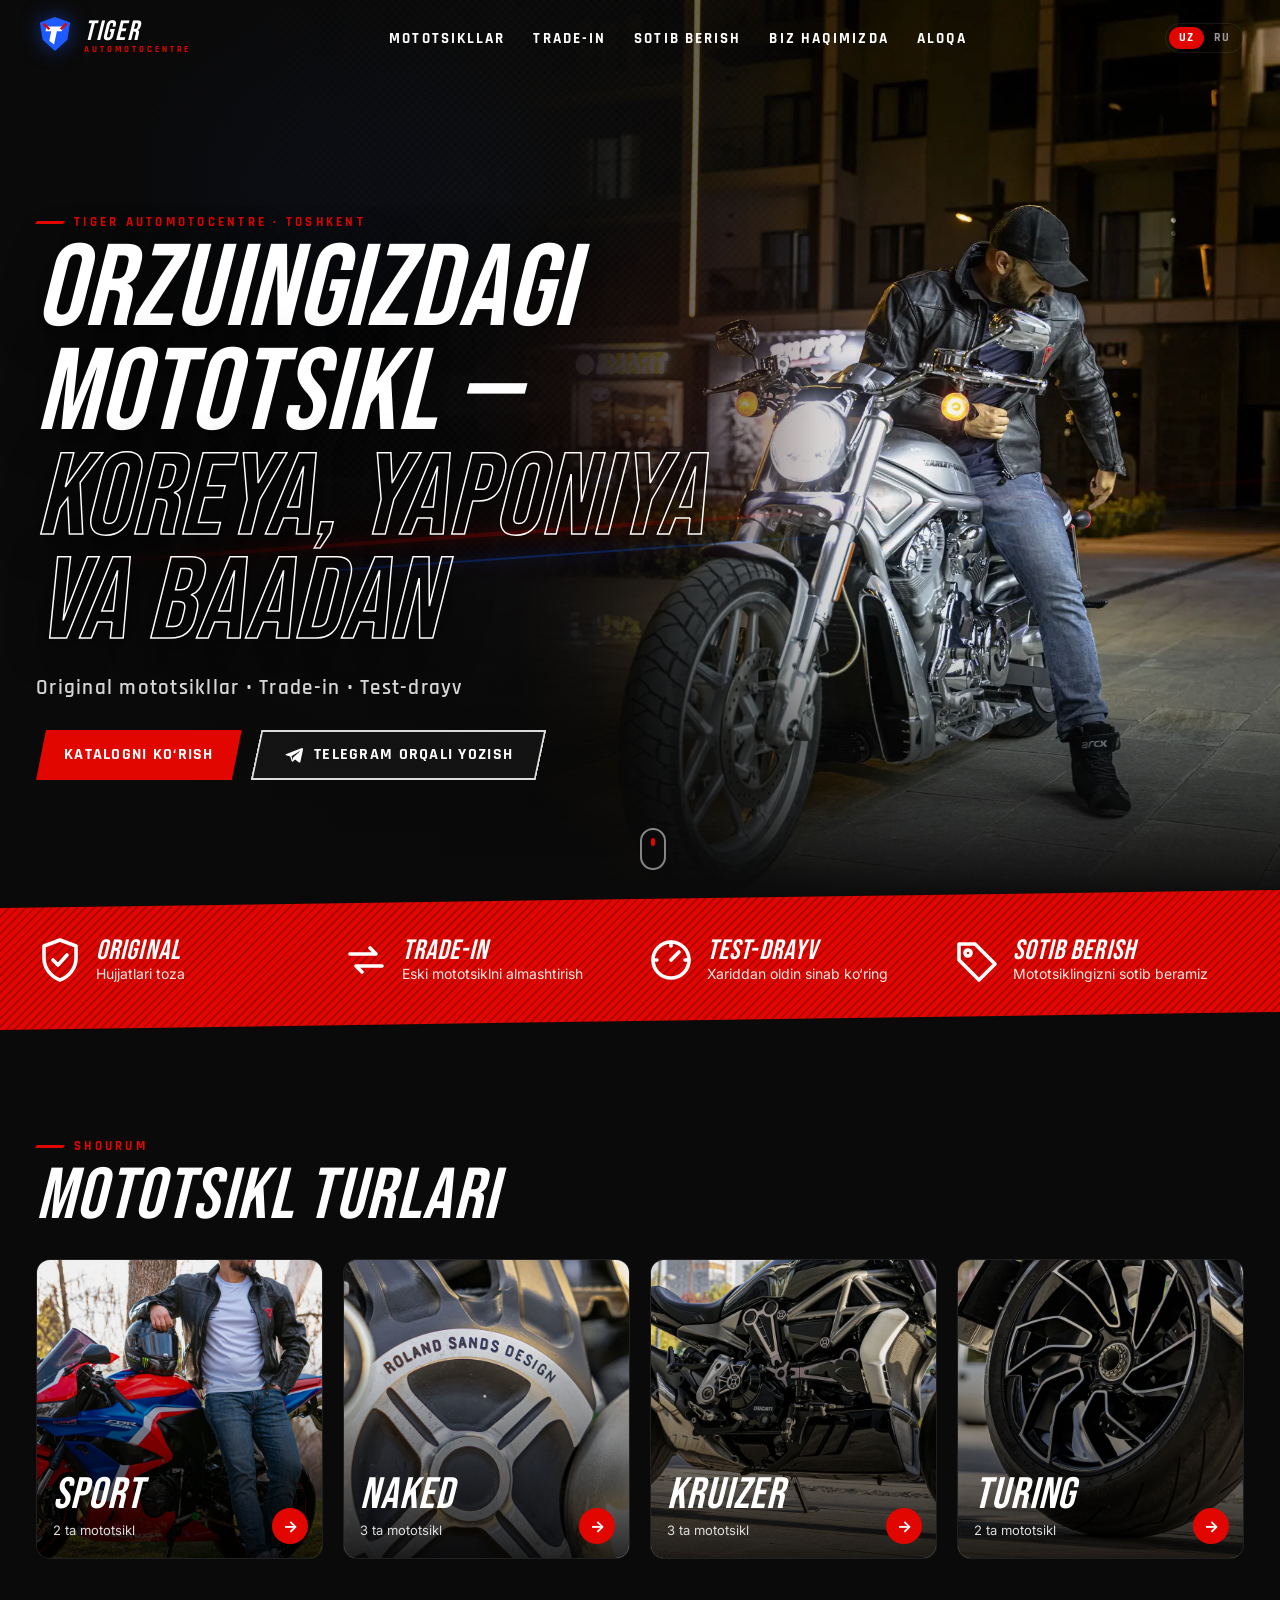
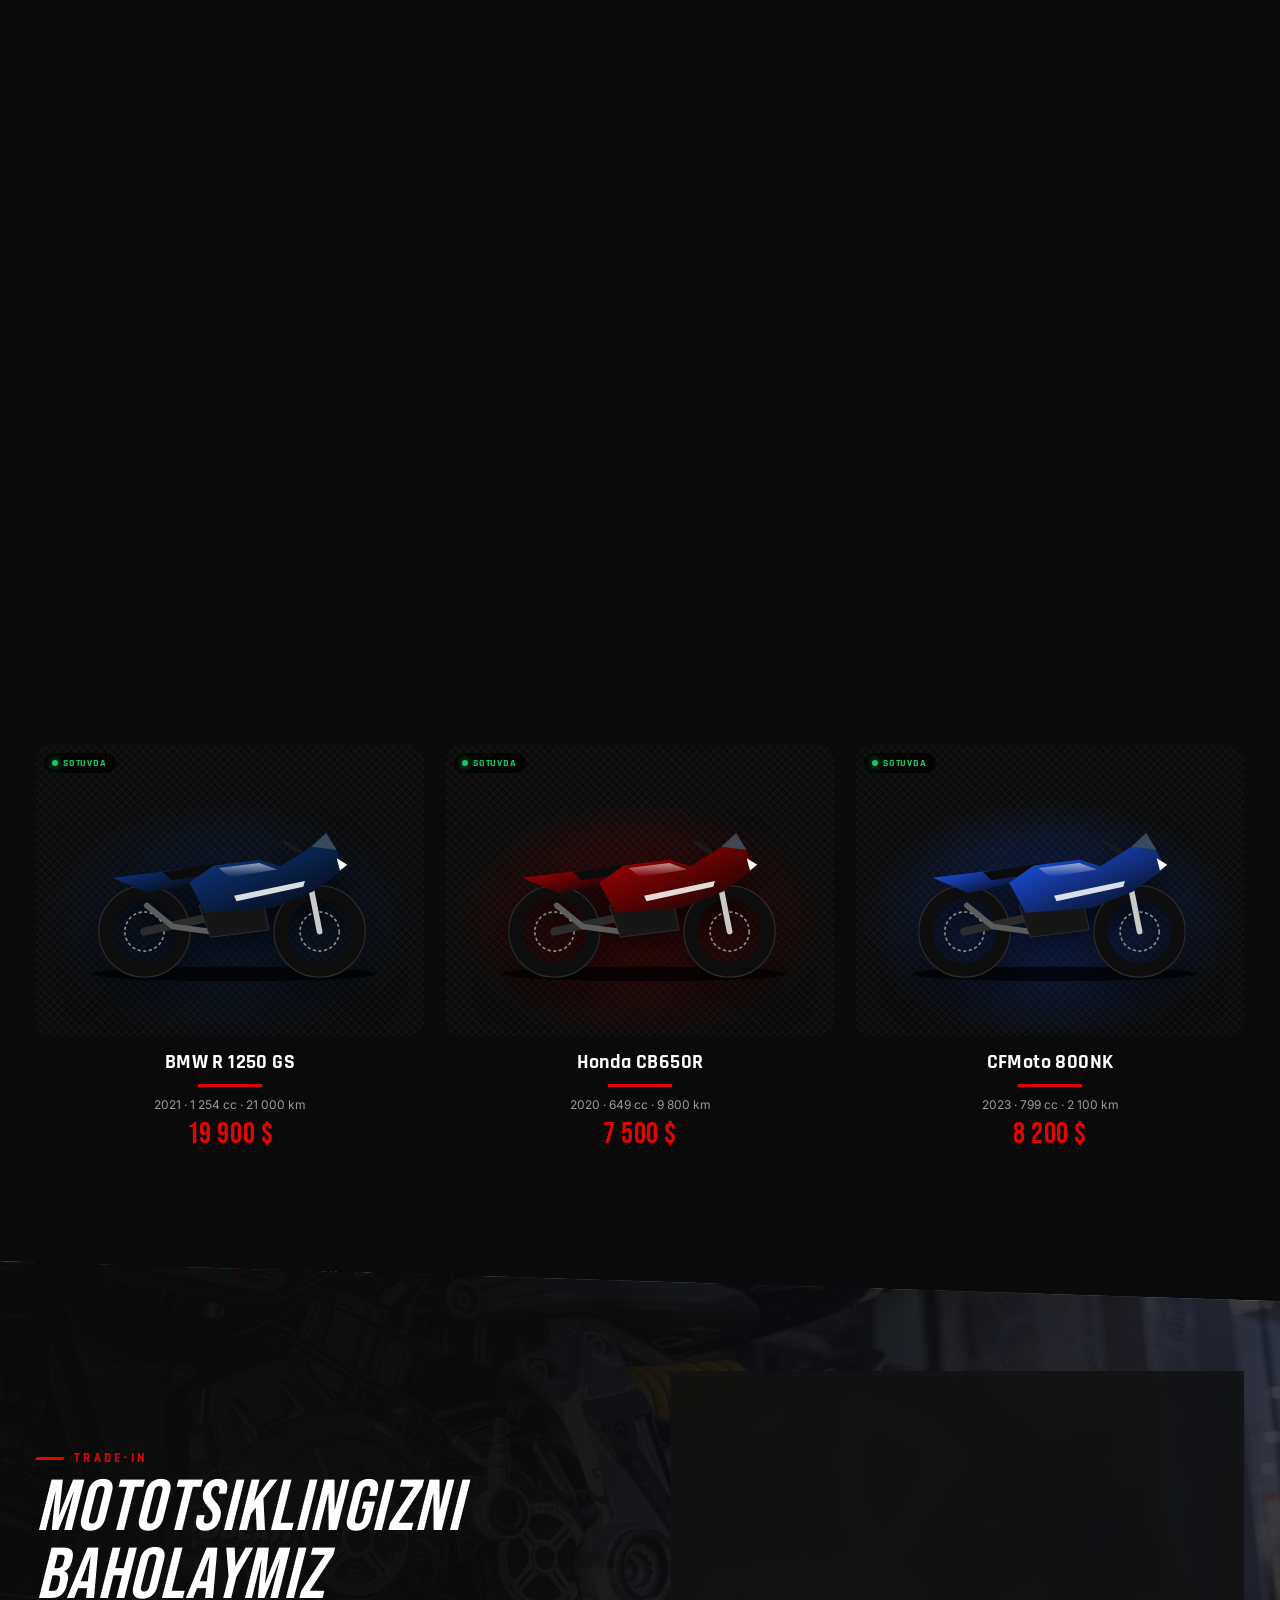
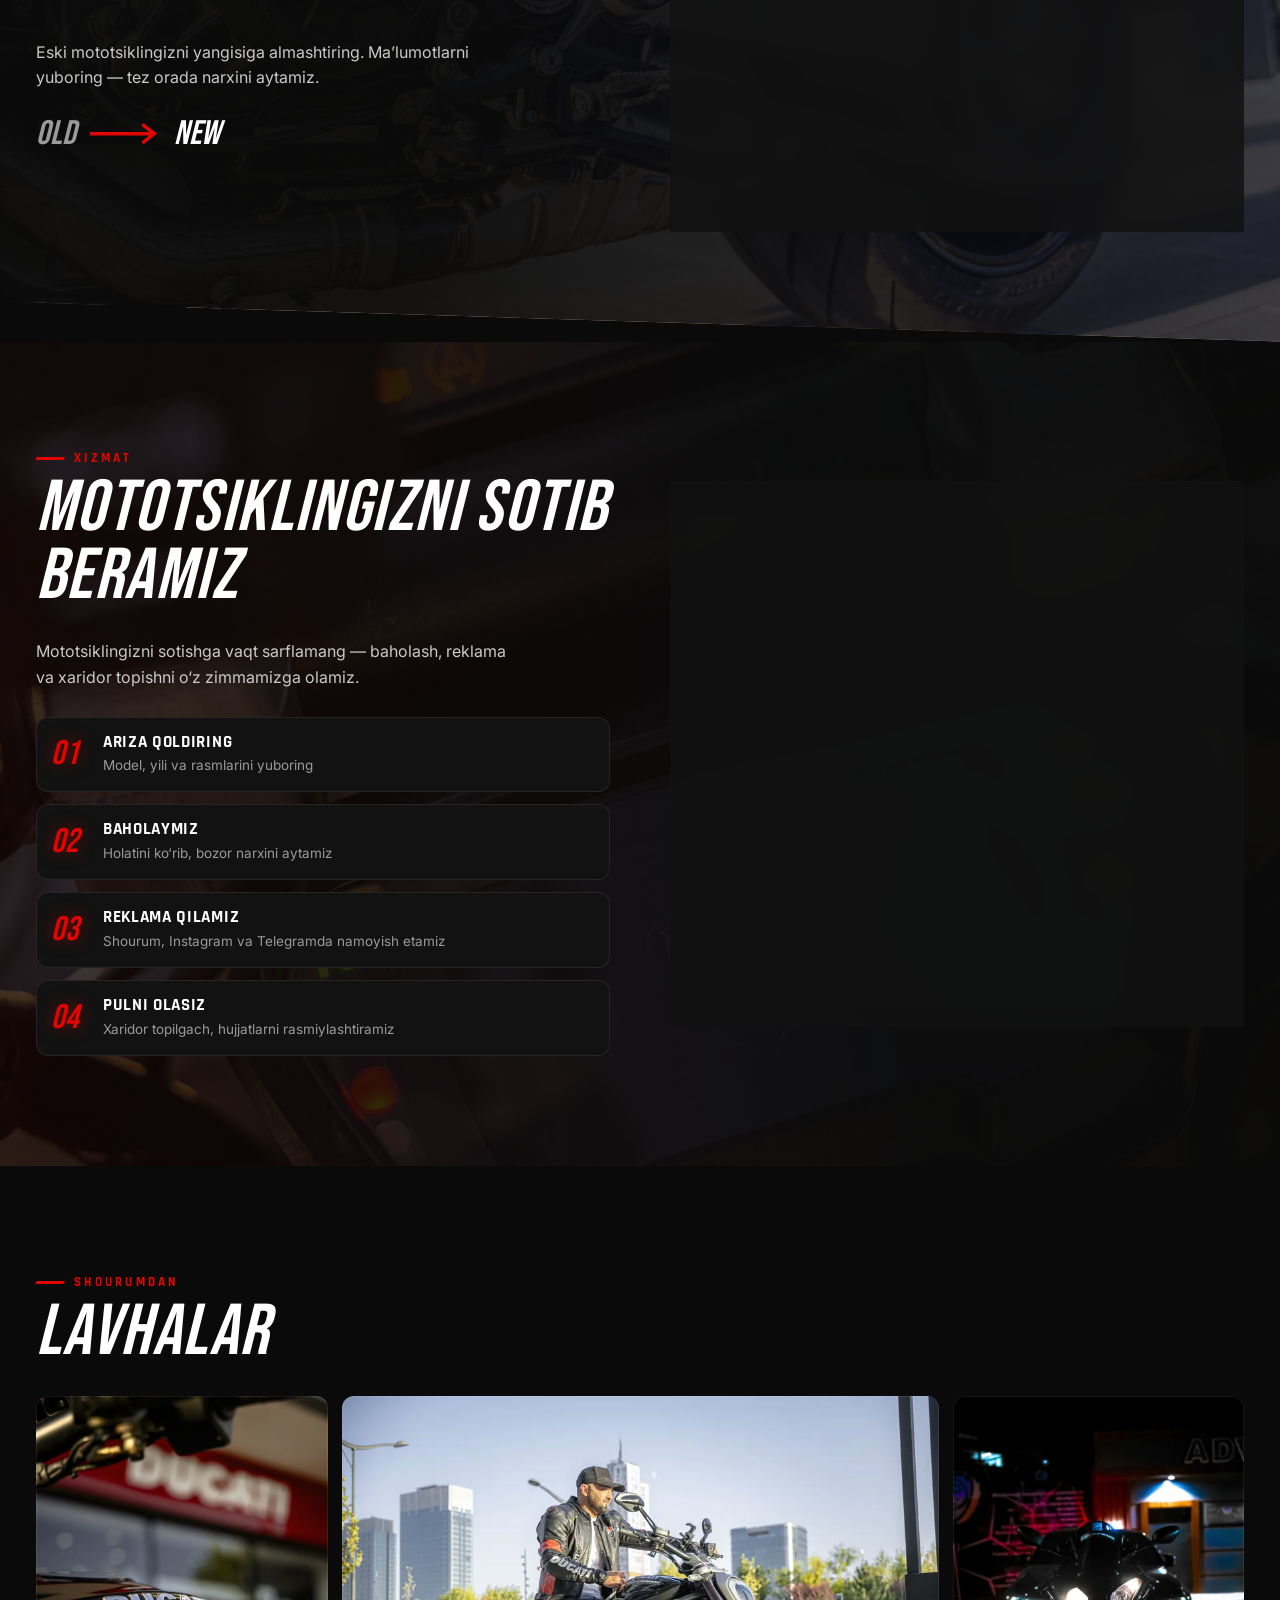
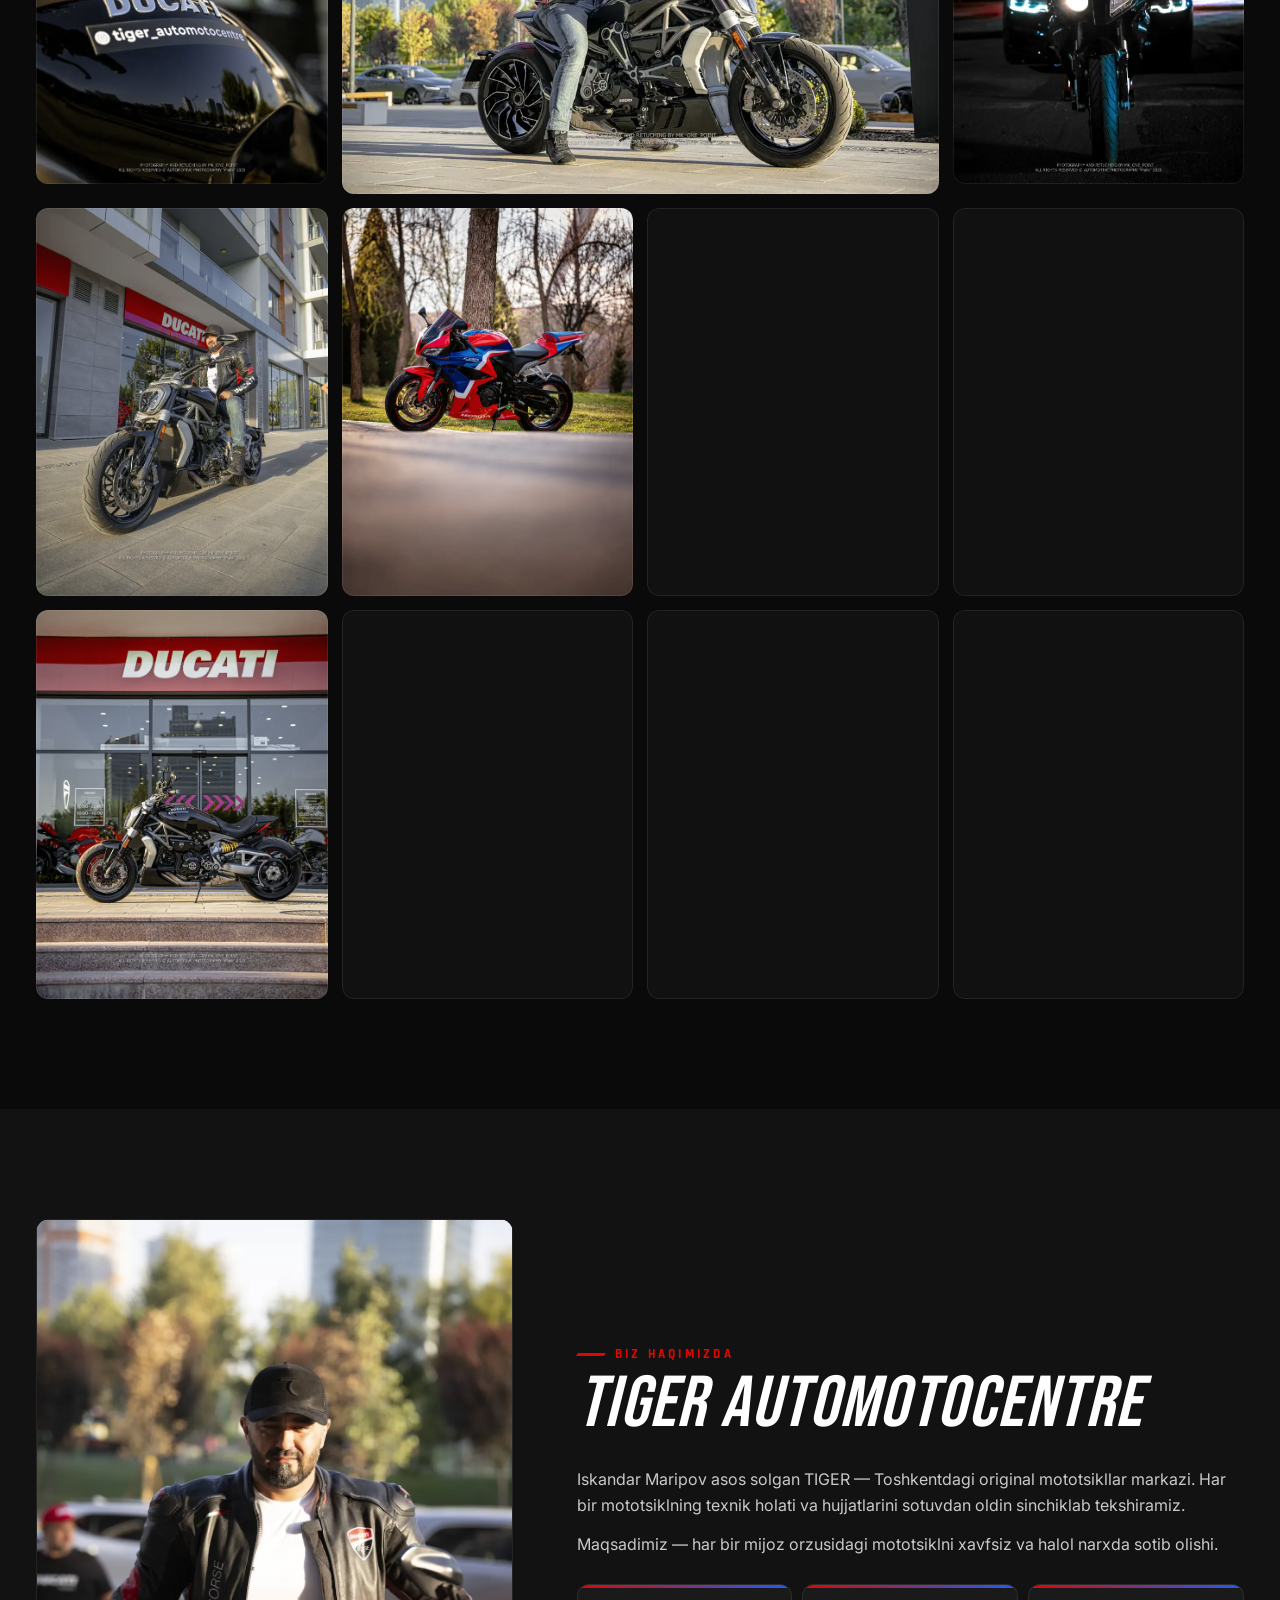
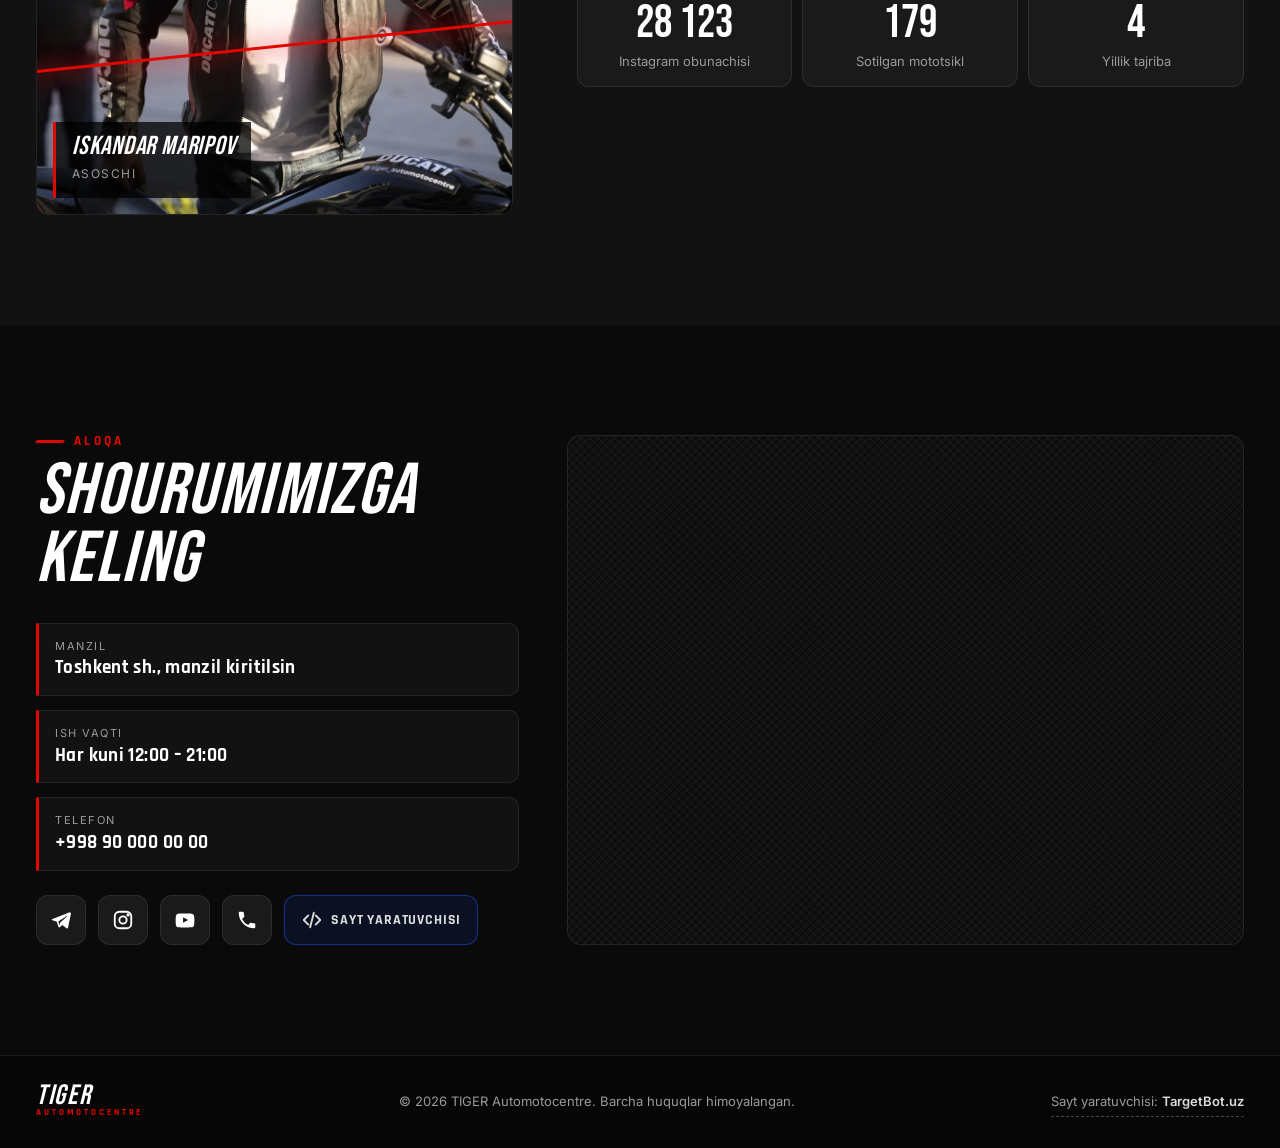
==== commit 455de32a: "Fotosessiya rasmlari: bosh sahifa, tur bannerlari, galereya, fonlar - Bosh sahifa foniga tungi V-Rod" ====
--- a/index.html
+++ b/index.html
@@ -203,6 +203,17 @@
       </div>
     </div>
     <div class="carousel" id="soldTrack"></div>
+  </div>
+</section>
+
+<!-- ============ GALEREYA ============ -->
+<section class="section gallery" id="gallery">
+  <div class="container">
+    <div class="section__head reveal">
+      <p class="kicker" data-i18n="gal.kicker">Shourumdan</p>
+      <h2 class="section__title" data-i18n="gal.title">Lavhalar</h2>
+    </div>
+    <div class="gallery__grid" id="galleryGrid"></div>
   </div>
 </section>
 
--- a/css/style.css
+++ b/css/style.css
@@ -639,3 +639,71 @@
   .reveal { opacity: 1; transform: none; transition: none; }
   .hero__bike, .hero__glow, .fab__btn--phone, .dev__card { animation: none; }
 }
+
+/* =====================================================================
+   FOTOSURATLAR
+   ===================================================================== */
+/* Bosh sahifa: tungi fotosurat */
+.hero__photo { position: absolute; inset: 0; width: 100%; height: 100%; object-fit: cover; object-position: 50% 35%; opacity: .72; animation: heroPhotoIn 1.6s var(--ease-out) both; }
+@keyframes heroPhotoIn { from { opacity: 0; transform: scale(1.04); } }
+.hero:has(.hero__photo) .hero__speed { display: none; }
+
+/* Tur kartochkalari: rasm butun kartochkani egallaydi */
+.type-tile--photo .type-tile__art { position: absolute; inset: 0; padding: 0; aspect-ratio: auto; }
+.type-tile--photo .type-tile__art img { width: 100%; height: 100%; object-fit: cover; }
+.type-tile--photo { min-height: 220px; justify-content: flex-end; background: #0d0d0d; }
+.type-tile--photo::after { content: ""; position: absolute; inset: 0; background: linear-gradient(180deg, rgba(0,0,0,.05) 30%, rgba(0,0,0,.85)); pointer-events: none; }
+.type-tile--photo .type-tile__body, .type-tile--photo .type-tile__arrow { position: relative; z-index: 1; }
+.type-tile--photo .type-tile__arrow { position: absolute; }
+.type-tile--photo .type-tile__body span { color: #ddd; }
+.type-tile--photo:hover .type-tile__art img { transform: scale(1.06); }
+
+/* Tur sahifasi banneri: rasm butun kenglikda */
+.banner--photo .banner__art { inset: 0; right: 0; bottom: 0; width: 100%; max-width: none; opacity: 1; }
+.banner--photo .banner__art img { animation: heroPhotoIn 1.4s var(--ease-out) both; }
+.banner--photo::after { background: linear-gradient(90deg, rgba(10,10,10,.92) 15%, rgba(10,10,10,.45) 60%, rgba(10,10,10,.25)), linear-gradient(0deg, rgba(10,10,10,.9), transparent 45%); }
+
+/* Bo'lim fonlari */
+.tradein {
+  background:
+    linear-gradient(100deg, rgba(10,10,10,.96) 35%, rgba(10,12,25,.78)),
+    url("../img/site/bg-tradein.webp") center / cover no-repeat, #0A0A0A;
+}
+.sell {
+  background:
+    linear-gradient(260deg, rgba(10,10,10,.96) 35%, rgba(20,6,6,.8)),
+    url("../img/site/bg-sell.webp") center / cover no-repeat, #0A0A0A;
+}
+
+/* Galereya */
+.gallery__grid { display: grid; grid-template-columns: 1fr 1fr; gap: 10px; }
+.gallery__item { position: relative; overflow: hidden; border-radius: 12px; aspect-ratio: 3 / 4; background: #111; cursor: zoom-in; }
+.gallery__item:nth-child(2) { grid-column: span 2; aspect-ratio: 3 / 2; }
+.gallery__item img { width: 100%; height: 100%; object-fit: cover; transition: transform .9s var(--ease-out), filter .5s var(--ease); filter: saturate(.9); }
+.gallery__item:hover img { transform: scale(1.05); filter: saturate(1.05); }
+.gallery__item::after { content: ""; position: absolute; inset: 0; border-radius: inherit; box-shadow: inset 0 0 0 1px rgba(255,255,255,.08); pointer-events: none; }
+
+.lightbox { position: fixed; inset: 0; z-index: 80; display: flex; align-items: center; justify-content: center; padding: 16px; background: rgba(0,0,0,.92); opacity: 0; transition: opacity .3s var(--ease); }
+.lightbox.open { opacity: 1; }
+.lightbox__img { max-width: 100%; max-height: 100%; border-radius: 8px; box-shadow: 0 30px 80px rgba(0,0,0,.8); transform: scale(.97); transition: transform .4s var(--ease-out); }
+.lightbox.open .lightbox__img { transform: none; }
+.lightbox__close, .lightbox__nav { position: absolute; width: 48px; height: 48px; border-radius: 50%; background: rgba(255,255,255,.08); color: #fff; font-size: 24px; display: grid; place-items: center; transition: background .3s var(--ease); }
+.lightbox__close:hover, .lightbox__nav:hover { background: var(--red); }
+.lightbox__close { top: 16px; right: 16px; font-size: 18px; }
+.lightbox__nav--prev { left: 12px; }
+.lightbox__nav--next { right: 12px; }
+
+@media (min-width: 640px) {
+  .gallery__grid { grid-template-columns: repeat(3, 1fr); }
+}
+@media (min-width: 1024px) {
+  /* Kompyuterda: rasm o'ng tomonda, chap tomonga silliq so'nadi */
+  .hero__photo { left: auto; width: 60%; opacity: .95; object-position: 50% 40%;
+    -webkit-mask-image: linear-gradient(90deg, transparent, #000 40%); mask-image: linear-gradient(90deg, transparent, #000 40%); }
+  .type-tile--photo { min-height: 300px; }
+  .gallery__grid { grid-template-columns: repeat(4, 1fr); gap: 14px; }
+  .gallery__item:nth-child(2) { grid-column: span 2; grid-row: span 1; aspect-ratio: auto; }
+}
+@media (prefers-reduced-motion: reduce) {
+  .hero__photo, .banner--photo .banner__art img { animation: none; }
+}
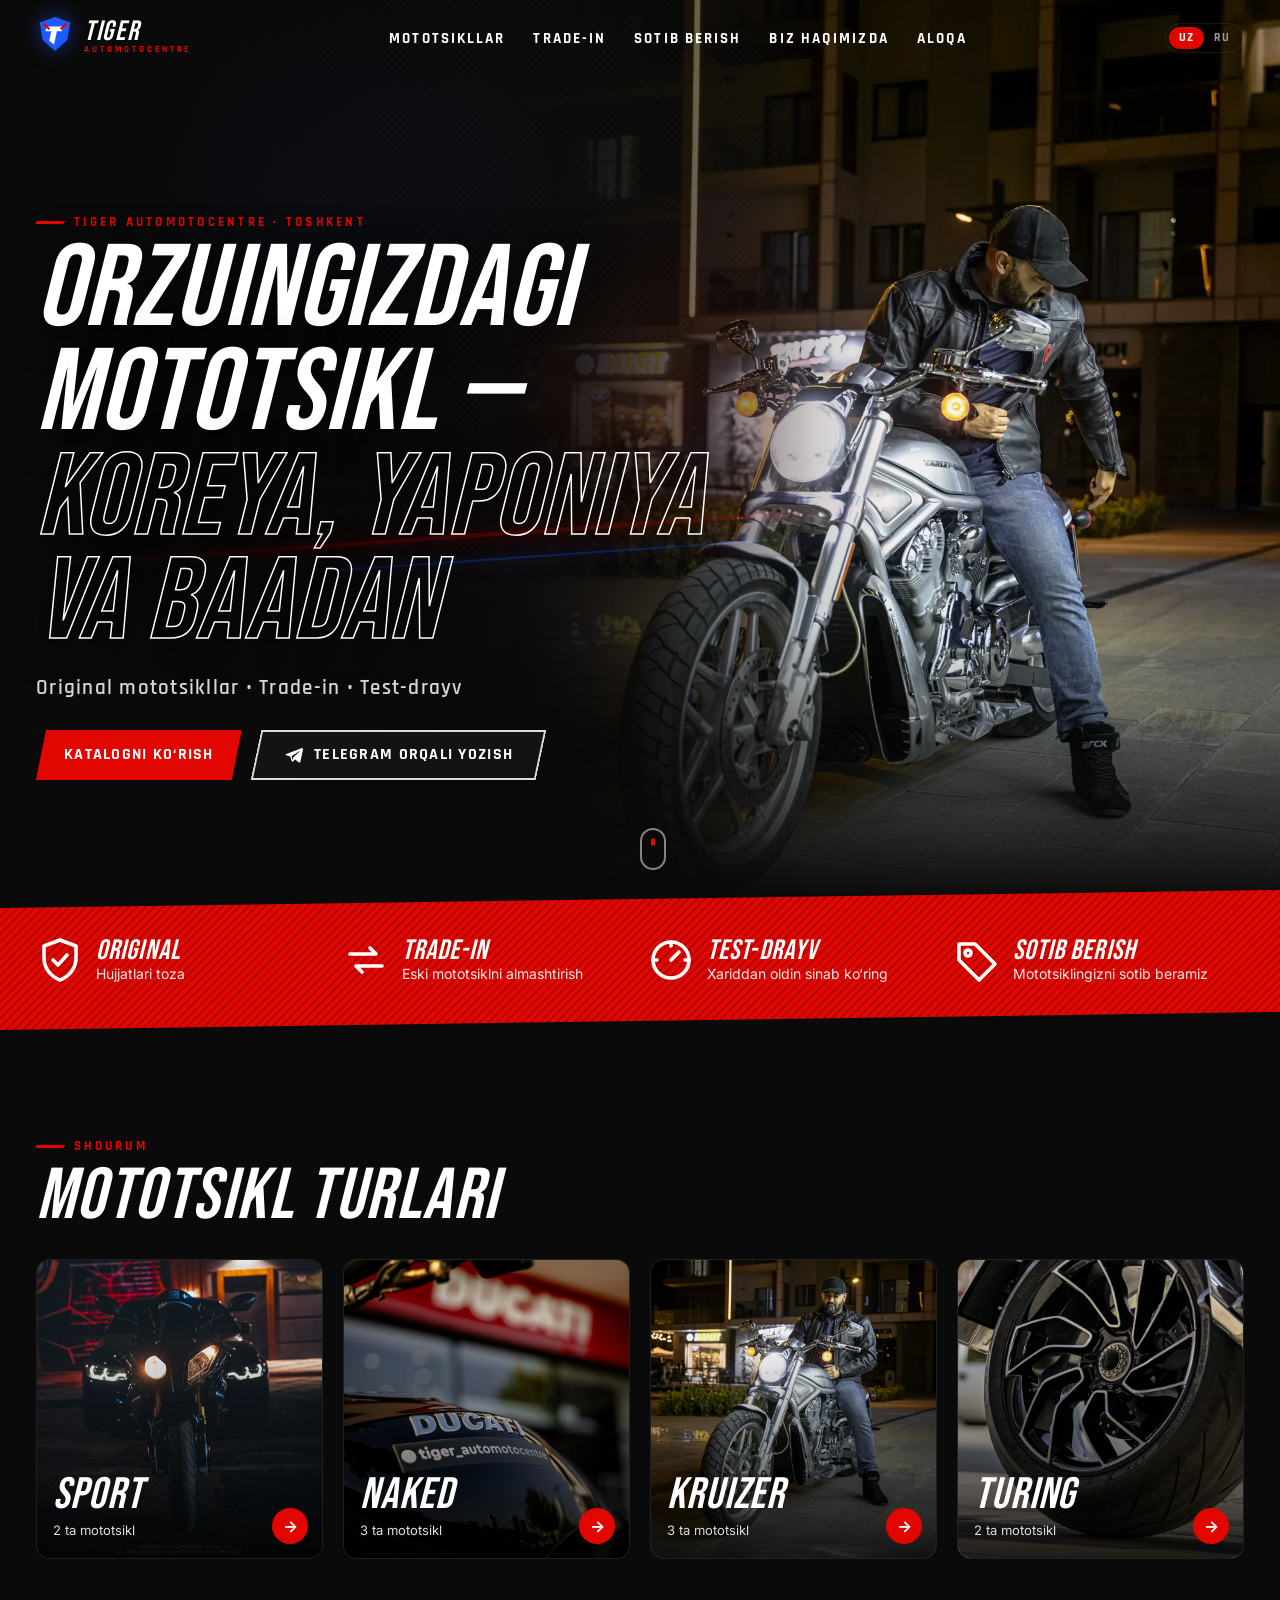
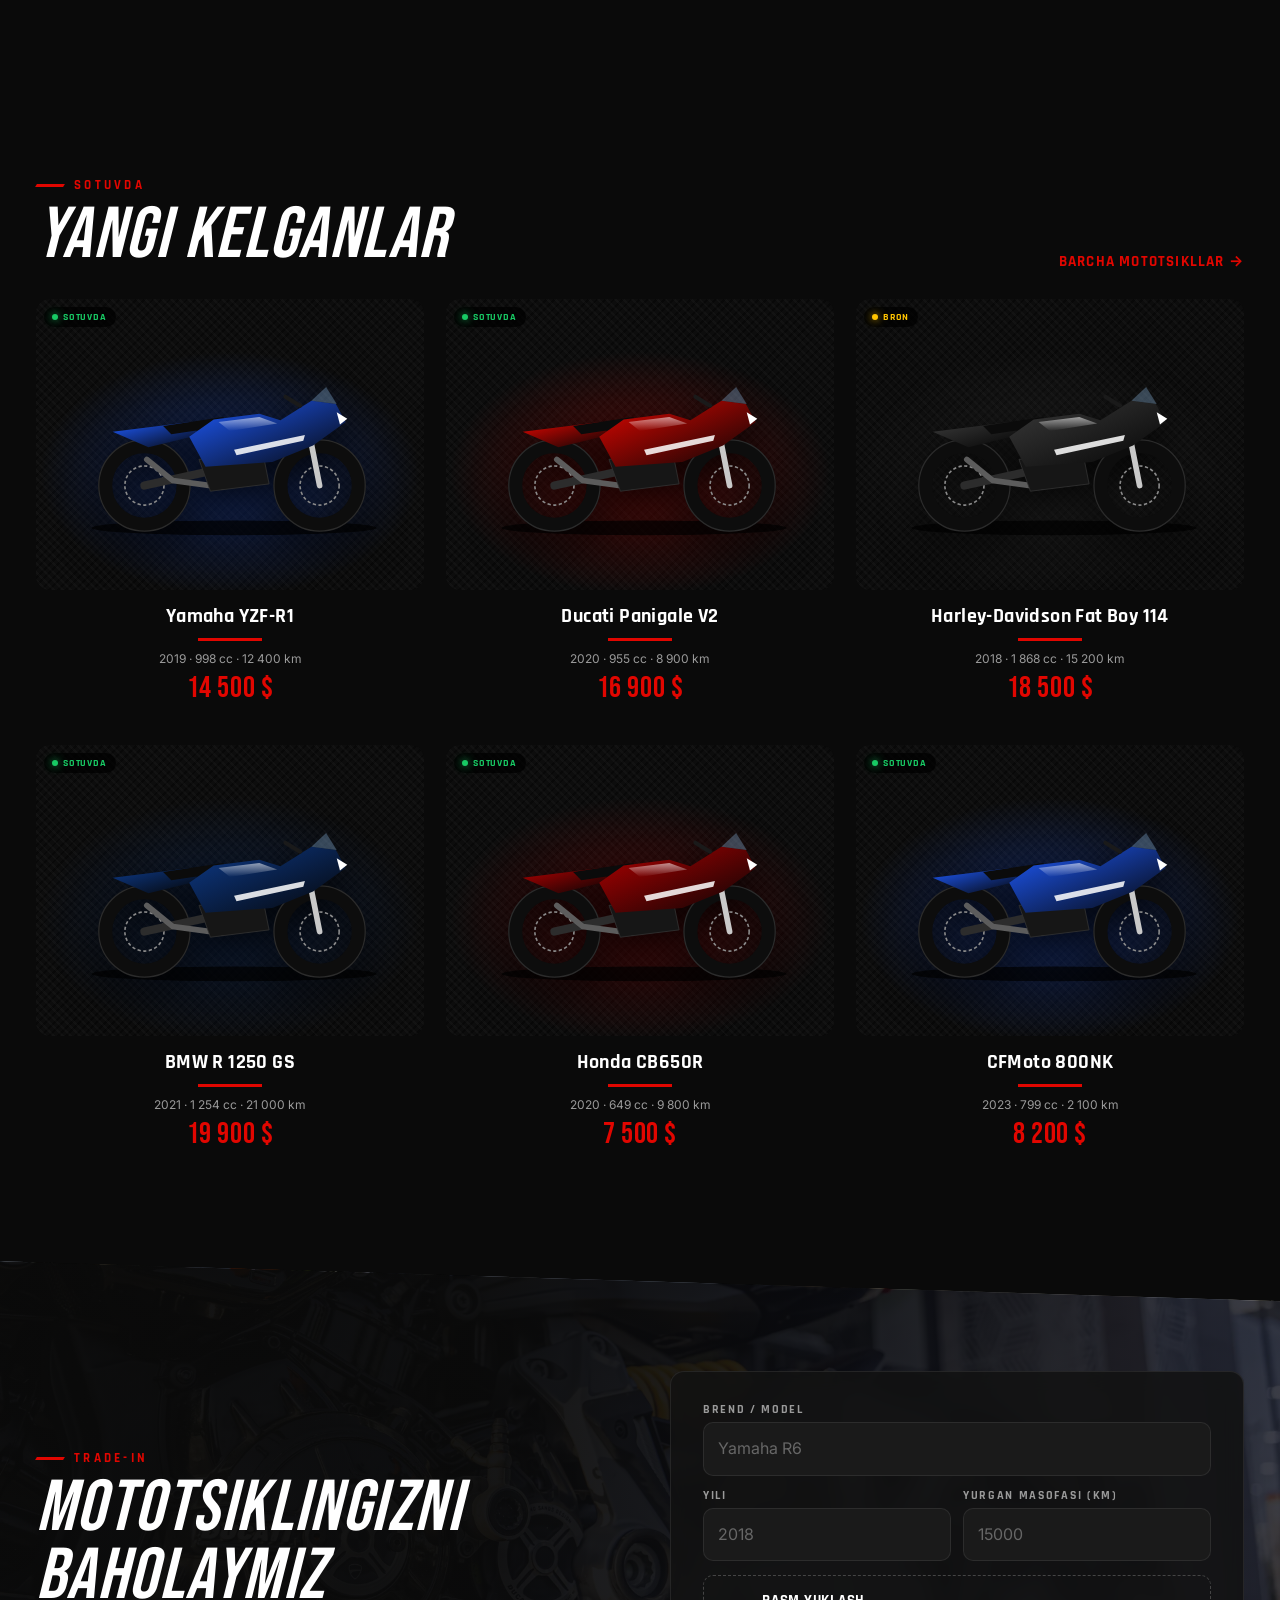
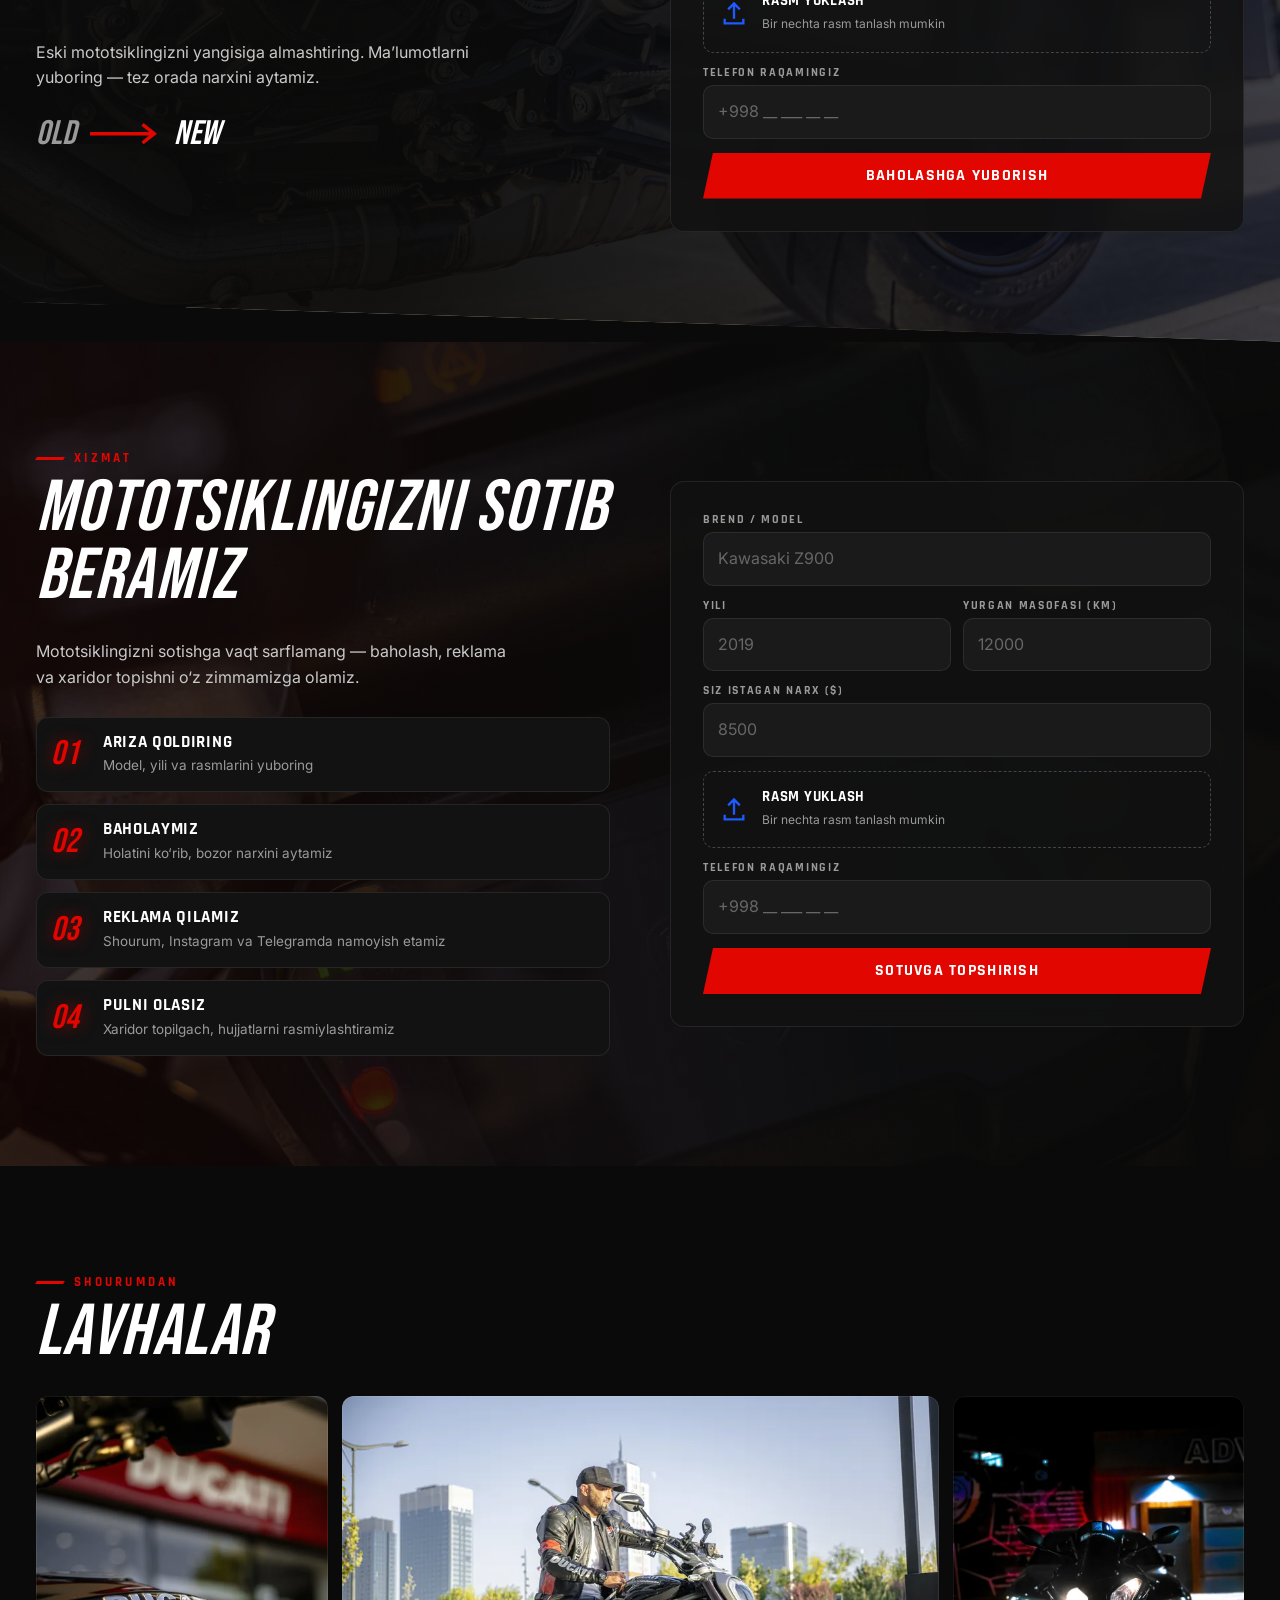
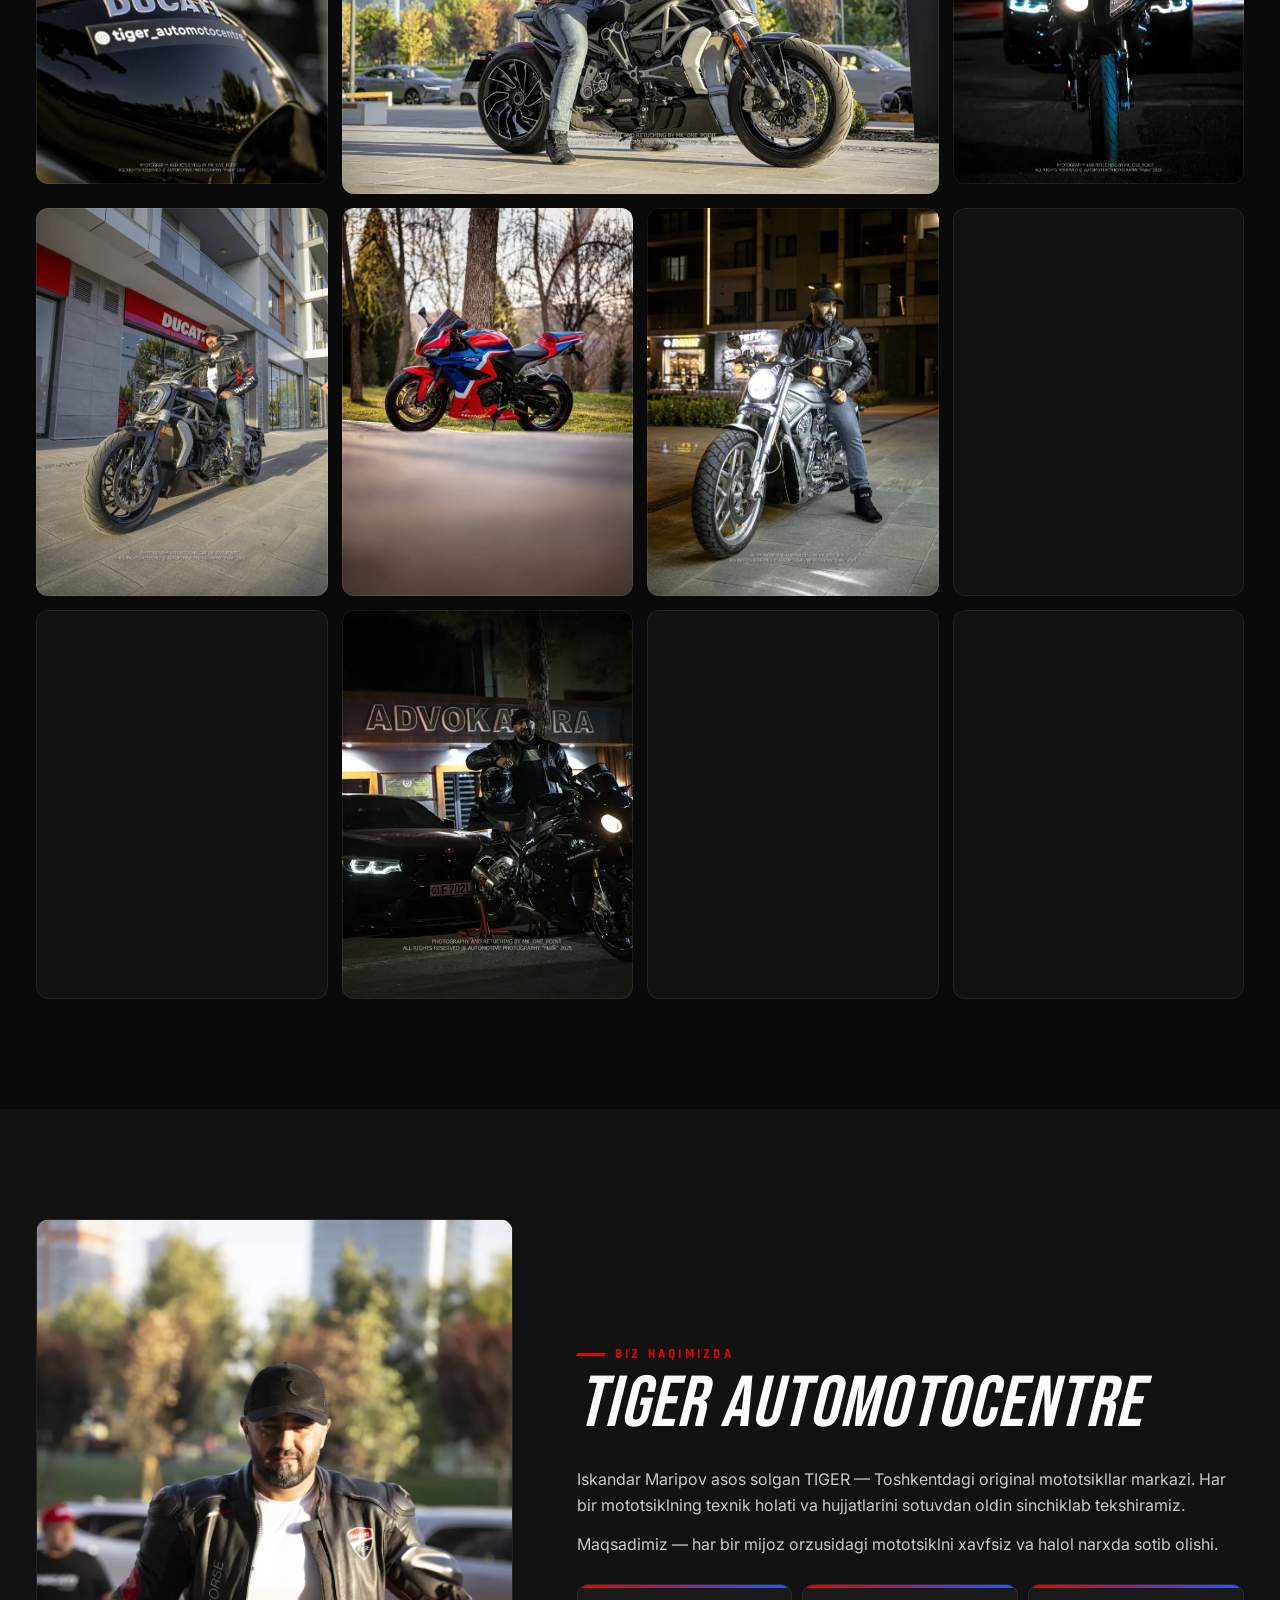
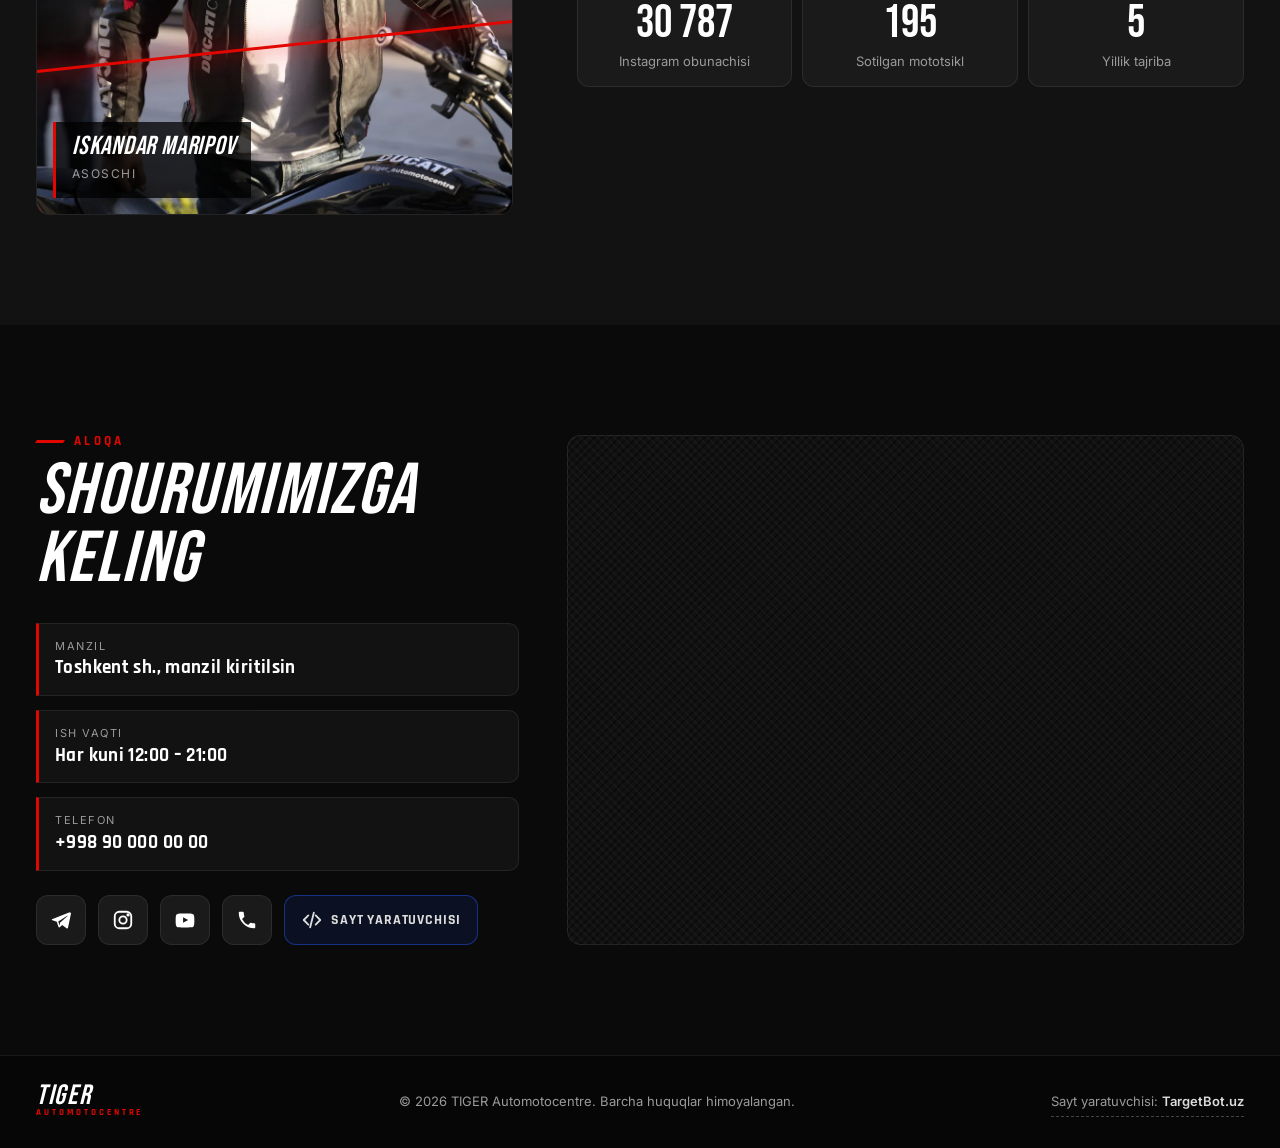
==== commit 238eaf49: "Google uchun SEO: sitemap, robots.txt, canonical, ijtimoiy rasm - /sitemap.xml: barcha sahifalar va " ====
--- a/index.html
+++ b/index.html
@@ -9,7 +9,15 @@
   <meta property="og:title" content="TIGER Automotocentre — Toshkentda original mototsikllar">
   <meta property="og:description" content="Original mototsikllar • Trade-in • Test-drayv">
   <meta property="og:type" content="website">
-  <!-- og:image uchun: <meta property="og:image" content="https://SIZNING-DOMEN/img/og.jpg"> -->
+  <meta property="og:url" content="https://www.tigerautomotocentre.uz/">
+  <meta property="og:image" content="https://www.tigerautomotocentre.uz/img/site/og.jpg">
+  <meta property="og:image:width" content="1200">
+  <meta property="og:image:height" content="630">
+  <meta property="og:locale" content="uz_UZ">
+  <meta property="og:locale:alternate" content="ru_RU">
+  <meta property="og:site_name" content="TIGER Automotocentre">
+  <meta name="twitter:card" content="summary_large_image">
+  <link rel="canonical" href="https://www.tigerautomotocentre.uz/">
 
   <link rel="preconnect" href="https://fonts.googleapis.com">
   <link rel="preconnect" href="https://fonts.gstatic.com" crossorigin>
@@ -18,8 +26,15 @@
 
   <script type="application/ld+json">
   { "@context": "https://schema.org", "@type": "MotorcycleDealer",
-    "name": "TIGER Automotocentre", "address": { "@type": "PostalAddress", "addressLocality": "Tashkent", "addressCountry": "UZ" },
-    "openingHours": "Mo-Su 12:00-21:00" }
+    "name": "TIGER Automotocentre",
+    "url": "https://www.tigerautomotocentre.uz/",
+    "logo": "https://www.tigerautomotocentre.uz/img/site/og.jpg",
+    "image": "https://www.tigerautomotocentre.uz/img/site/og.jpg",
+    "description": "Toshkentda Koreya, Yaponiya va BAAdan keltirilgan original mototsikllar. Trade-in, test-drayv, mototsiklingizni sotib berish.",
+    "address": { "@type": "PostalAddress", "addressLocality": "Tashkent", "addressCountry": "UZ" },
+    "areaServed": "Uzbekistan",
+    "openingHours": "Mo-Su 12:00-21:00",
+    "sameAs": ["https://instagram.com/tiger_automotocentre"] }
   </script>
 </head>
 <body>
--- a/css/style.css
+++ b/css/style.css
@@ -23,6 +23,7 @@
 }
 
 *, *::before, *::after { box-sizing: border-box; margin: 0; padding: 0; }
+[hidden] { display: none !important; }
 html { scroll-behavior: smooth; scroll-padding-top: 72px; -webkit-text-size-adjust: 100%; }
 body { background: var(--bg); color: var(--text); font: 400 15px/1.6 var(--body); overflow-x: hidden; }
 body.no-scroll { overflow: hidden; }
@@ -684,6 +685,7 @@
 .gallery__item::after { content: ""; position: absolute; inset: 0; border-radius: inherit; box-shadow: inset 0 0 0 1px rgba(255,255,255,.08); pointer-events: none; }
 
 .lightbox { position: fixed; inset: 0; z-index: 80; display: flex; align-items: center; justify-content: center; padding: 16px; background: rgba(0,0,0,.92); opacity: 0; transition: opacity .3s var(--ease); }
+.lightbox:not(.open) { pointer-events: none; }
 .lightbox.open { opacity: 1; }
 .lightbox__img { max-width: 100%; max-height: 100%; border-radius: 8px; box-shadow: 0 30px 80px rgba(0,0,0,.8); transform: scale(.97); transition: transform .4s var(--ease-out); }
 .lightbox.open .lightbox__img { transform: none; }
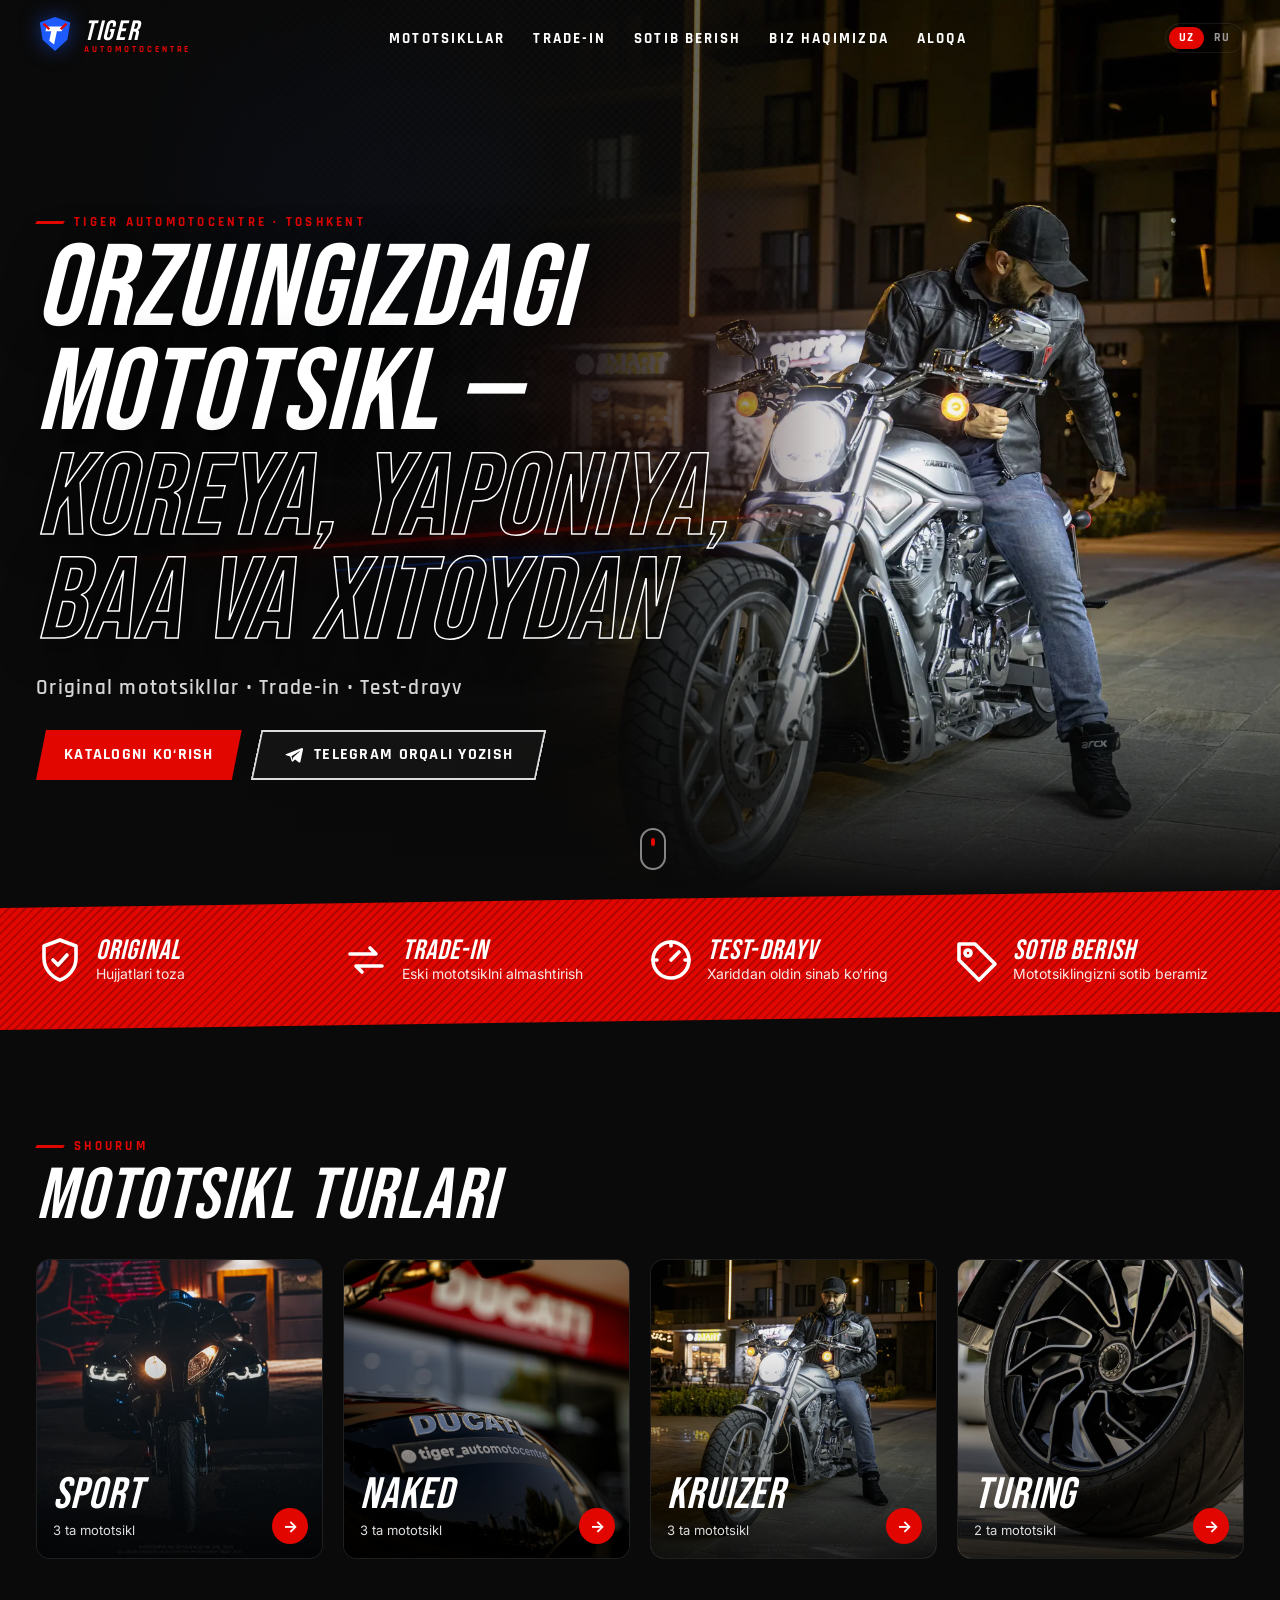
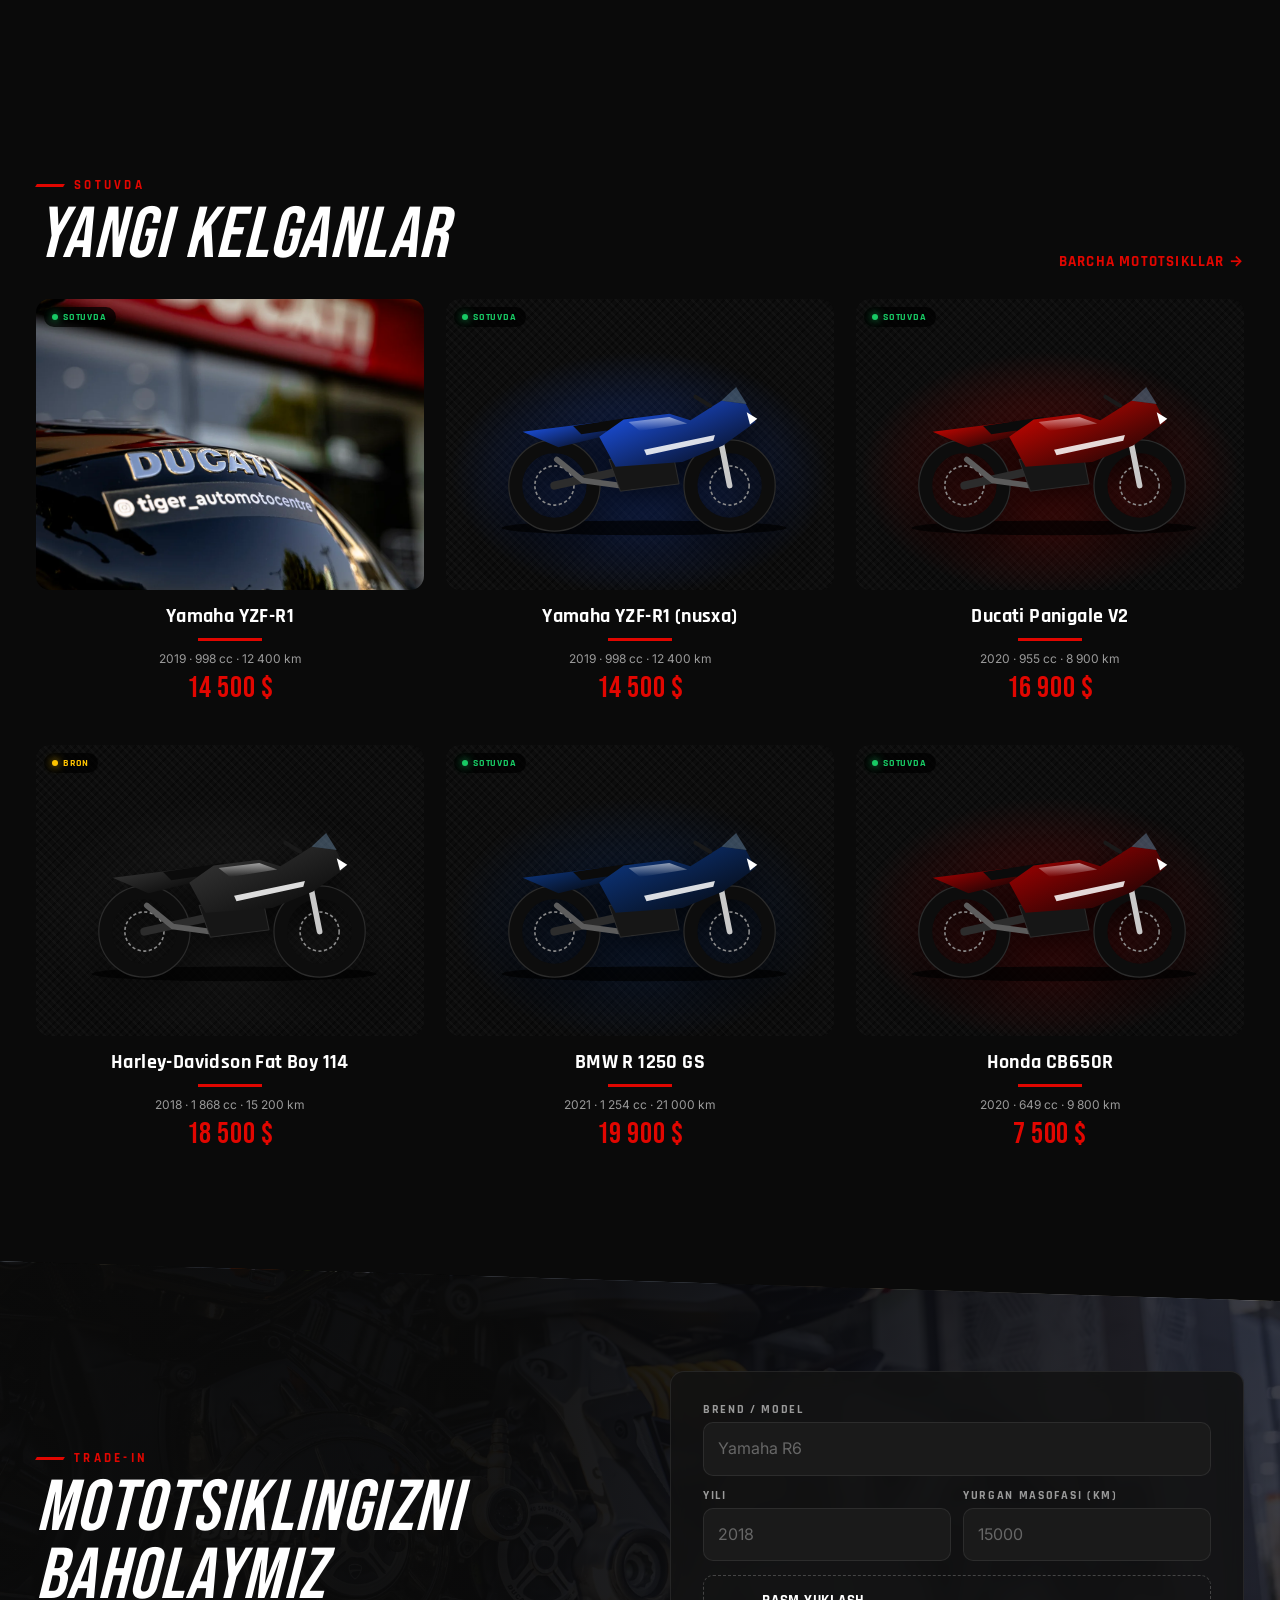
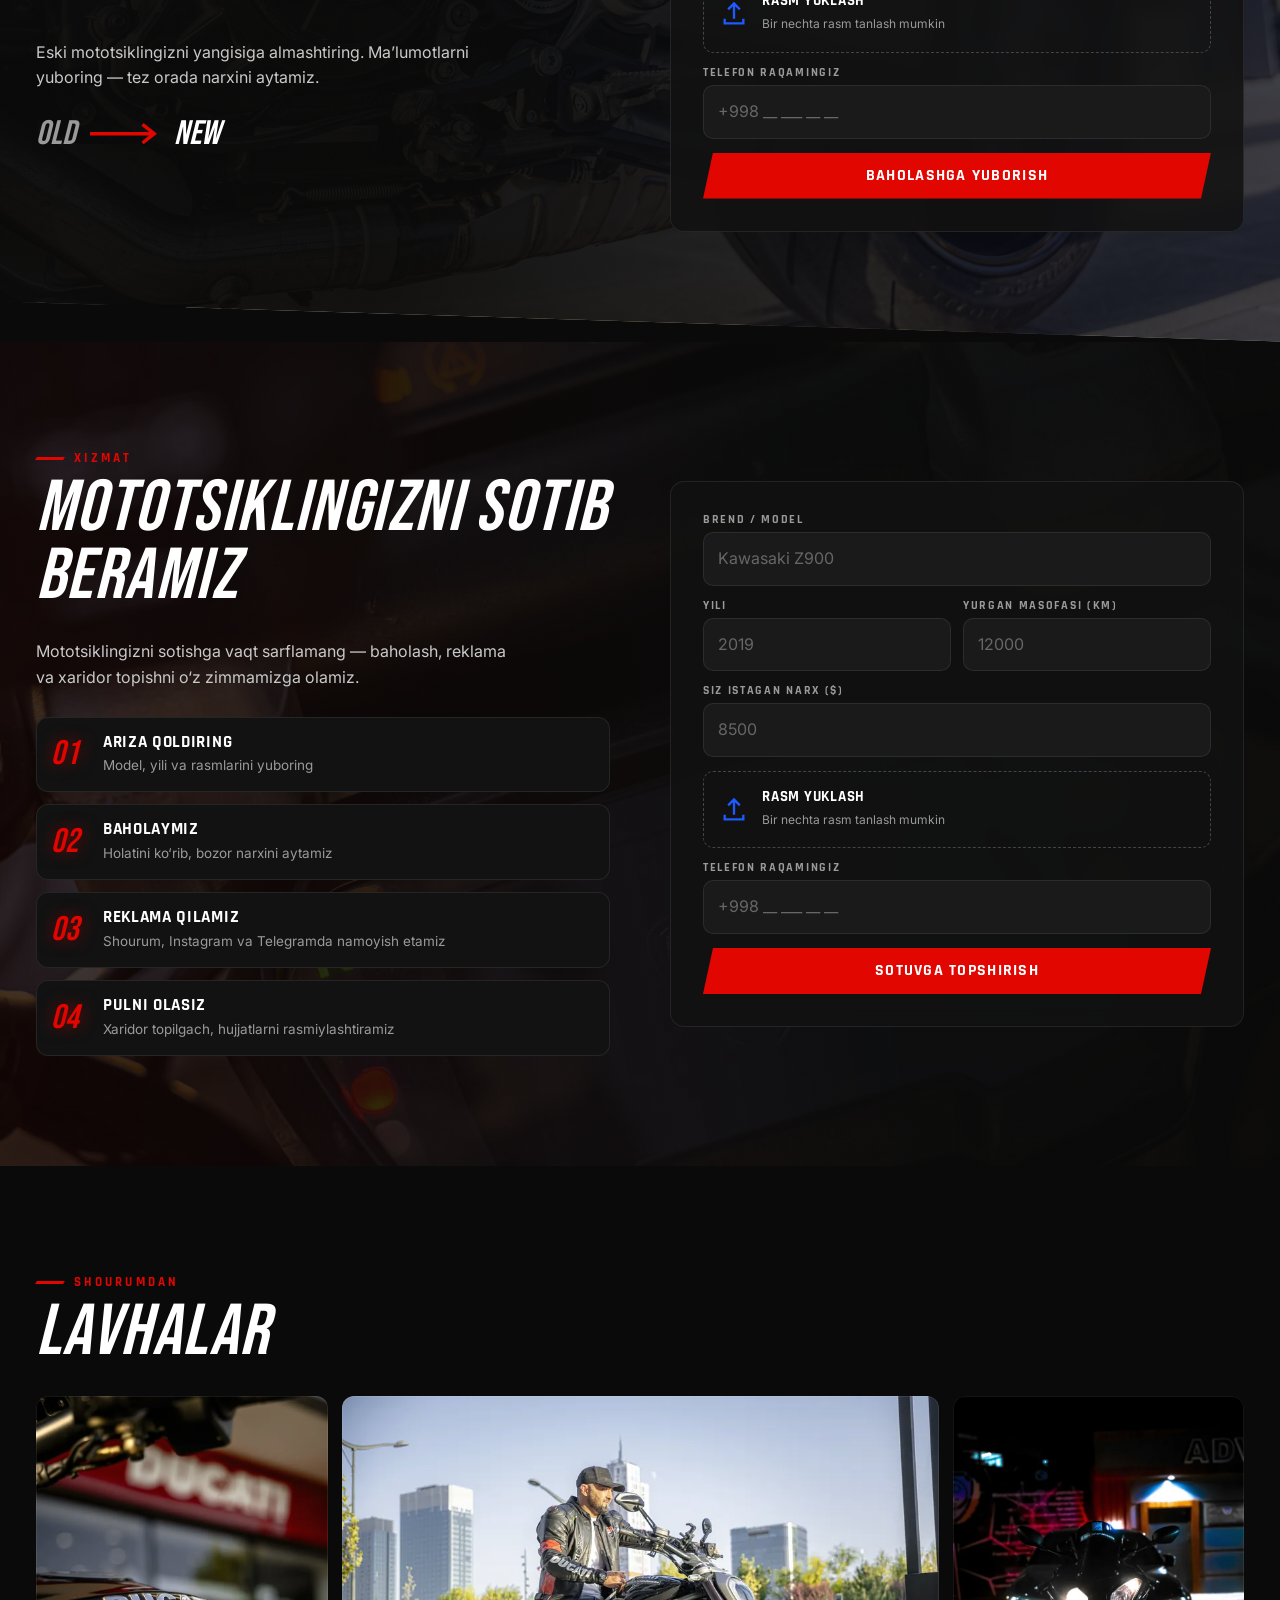
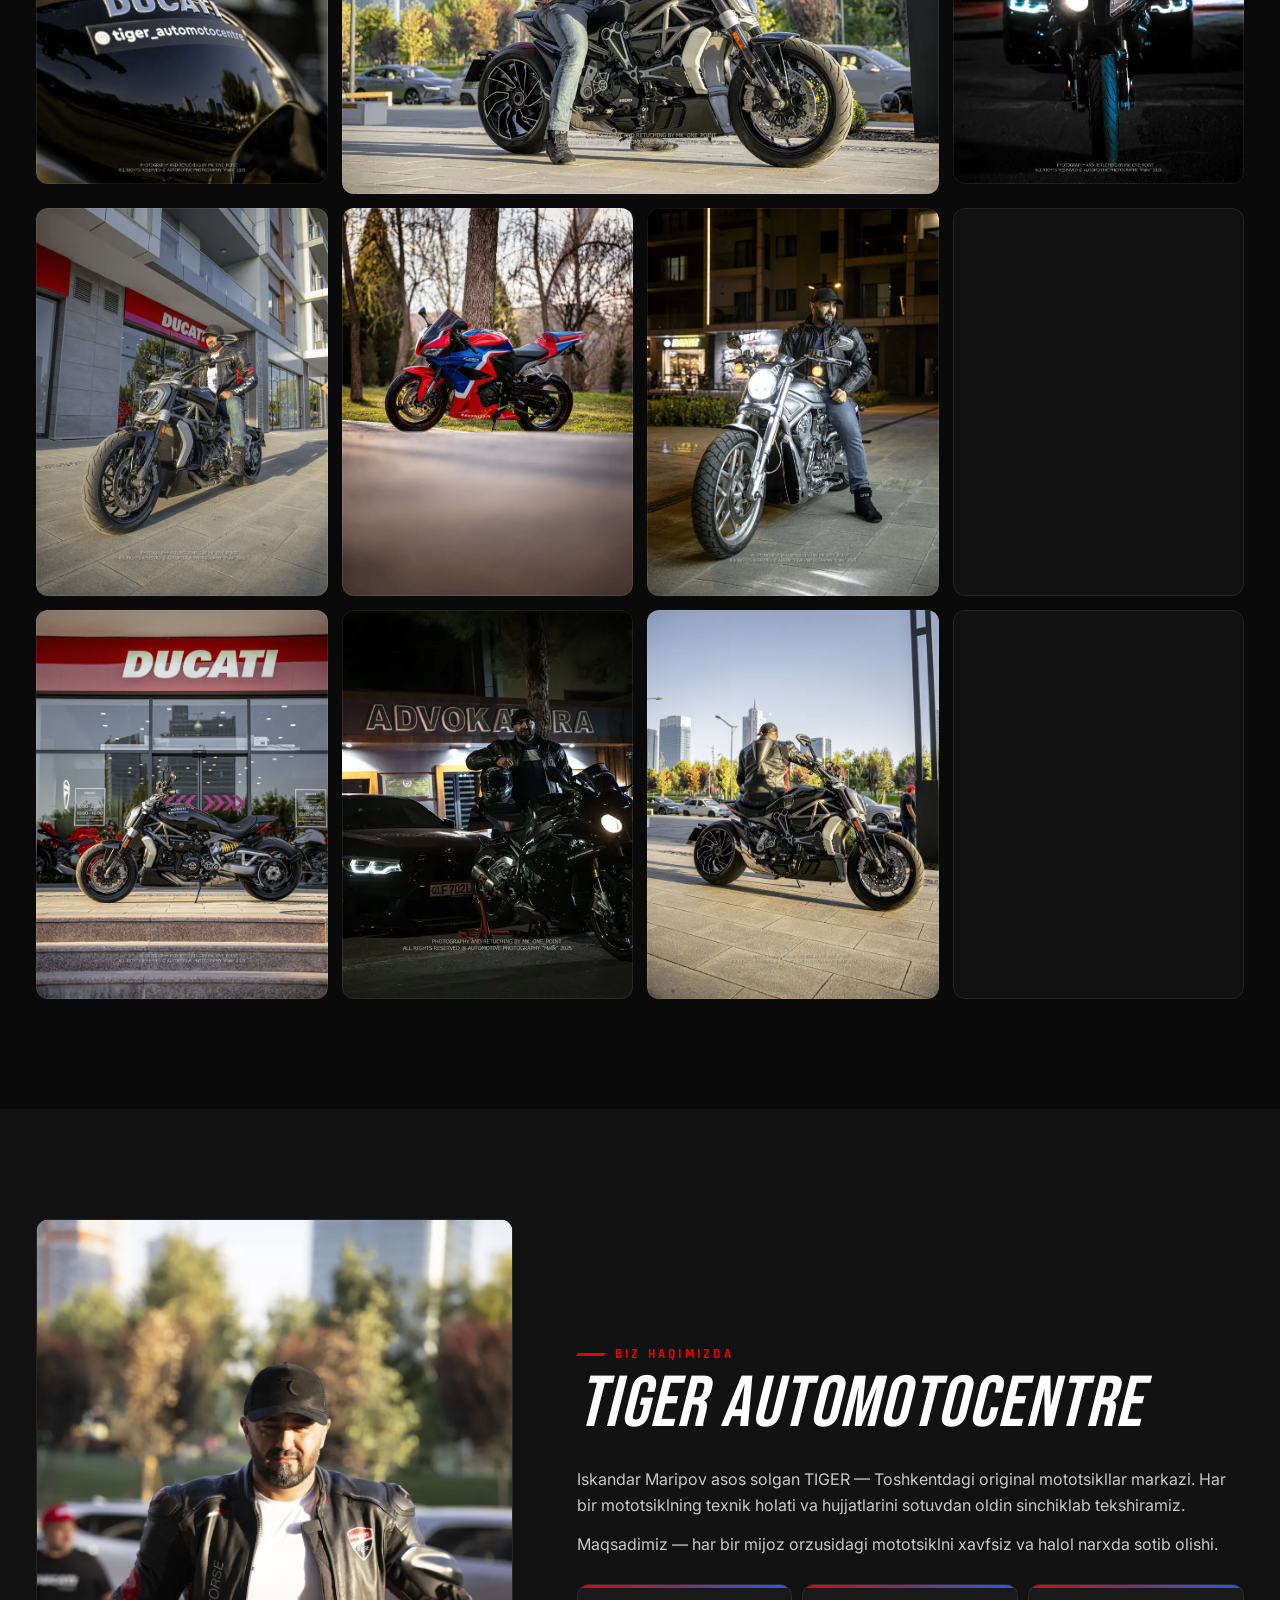
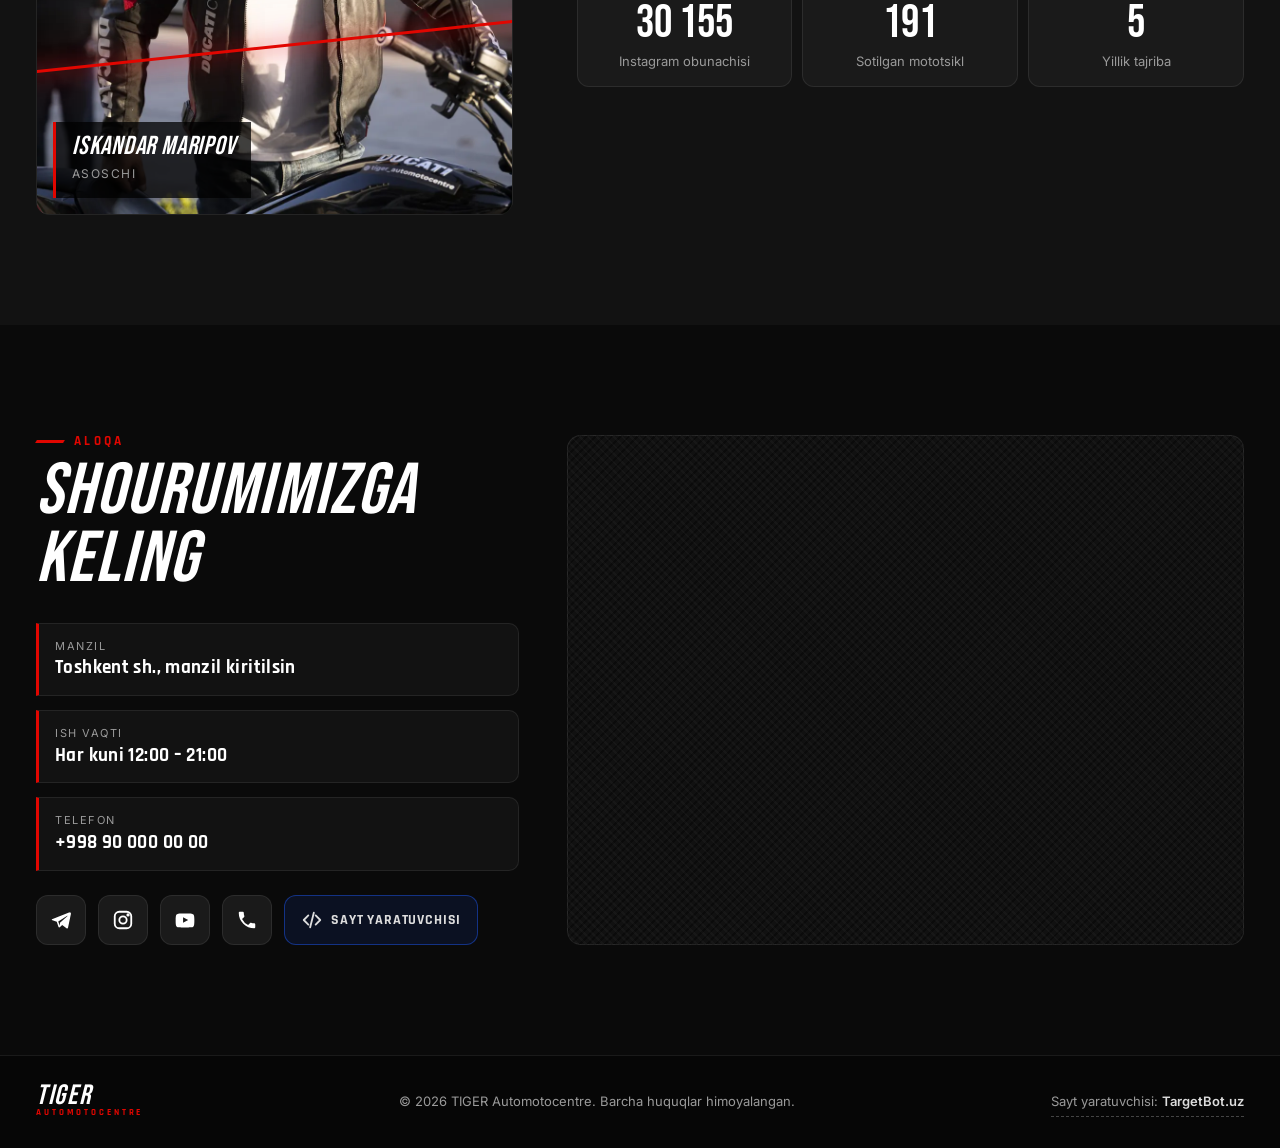
==== commit ed822d63: "Sarlavha va tavsiflarga Xitoy qo'shildi; Xitoy kelib chiqish davlati sifatida Co-Authored-By: Claude" ====
--- a/index.html
+++ b/index.html
@@ -4,7 +4,7 @@
   <meta charset="UTF-8">
   <meta name="viewport" content="width=device-width, initial-scale=1.0">
   <title>TIGER Automotocentre — Toshkentda original mototsikllar</title>
-  <meta name="description" content="Koreya, Yaponiya va BAAdan keltirilgan original yangi va ishlatilgan mototsikllar. Trade-in, test-drayv, toza hujjatlar. Toshkent.">
+  <meta name="description" content="Koreya, Yaponiya, BAA va Xitoydan keltirilgan original yangi va ishlatilgan mototsikllar. Trade-in, test-drayv, toza hujjatlar. Toshkent.">
   <meta name="theme-color" content="#0A0A0A">
   <meta property="og:title" content="TIGER Automotocentre — Toshkentda original mototsikllar">
   <meta property="og:description" content="Original mototsikllar • Trade-in • Test-drayv">
@@ -30,7 +30,7 @@
     "url": "https://www.tigerautomotocentre.uz/",
     "logo": "https://www.tigerautomotocentre.uz/img/site/og.jpg",
     "image": "https://www.tigerautomotocentre.uz/img/site/og.jpg",
-    "description": "Toshkentda Koreya, Yaponiya va BAAdan keltirilgan original mototsikllar. Trade-in, test-drayv, mototsiklingizni sotib berish.",
+    "description": "Toshkentda Koreya, Yaponiya, BAA va Xitoydan keltirilgan original mototsikllar. Trade-in, test-drayv, mototsiklingizni sotib berish.",
     "address": { "@type": "PostalAddress", "addressLocality": "Tashkent", "addressCountry": "UZ" },
     "areaServed": "Uzbekistan",
     "openingHours": "Mo-Su 12:00-21:00",
@@ -80,7 +80,7 @@
 
   <div class="container hero__content">
     <p class="kicker reveal">TIGER Automotocentre · Toshkent</p>
-    <h1 class="hero__title reveal" data-i18n-html="hero.title">Orzuingizdagi mototsikl — <em>Koreya, Yaponiya va BAAdan</em></h1>
+    <h1 class="hero__title reveal" data-i18n-html="hero.title">Orzuingizdagi mototsikl — <em>Koreya, Yaponiya, BAA va Xitoydan</em></h1>
     <p class="hero__sub reveal" data-i18n="hero.sub">Original mototsikllar • Trade-in • Test-drayv</p>
     <div class="hero__cta reveal">
       <a href="#catalog" class="btn btn--red" data-i18n="cta.catalog">Katalogni ko‘rish</a>
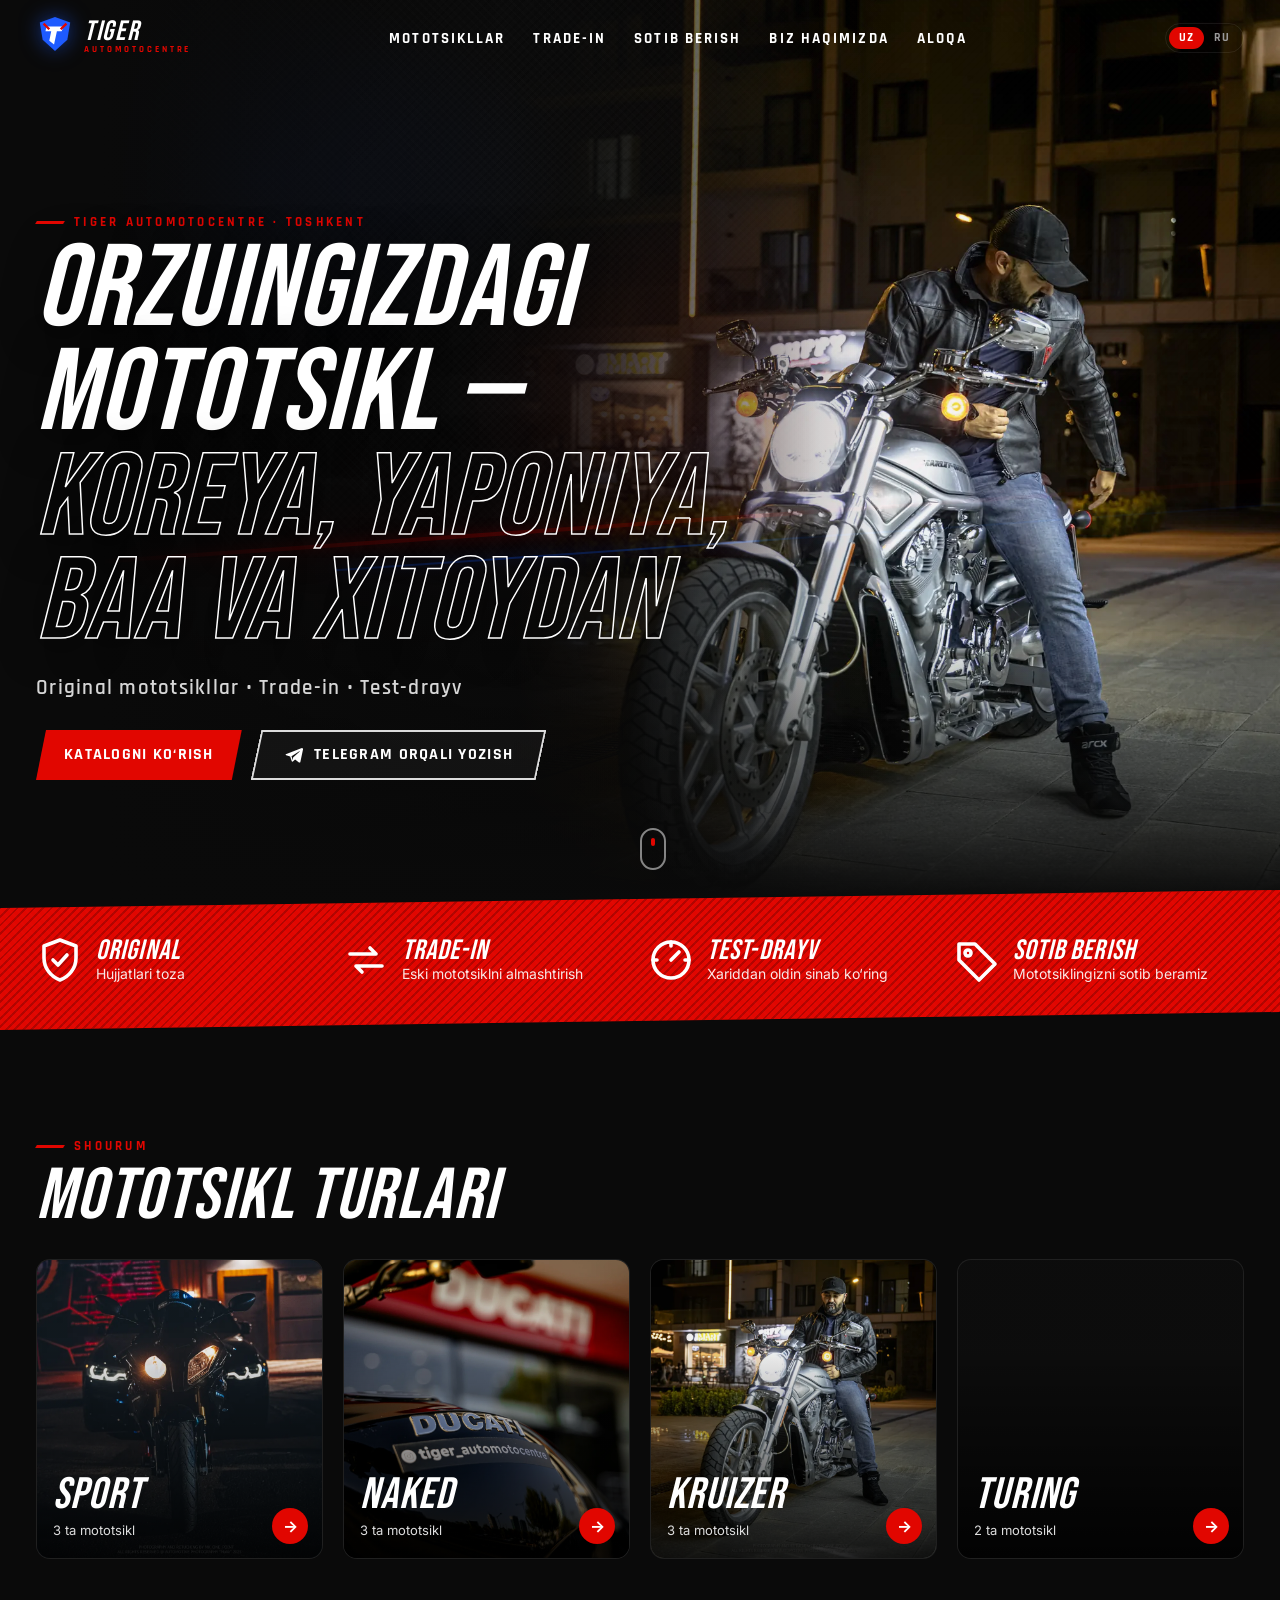
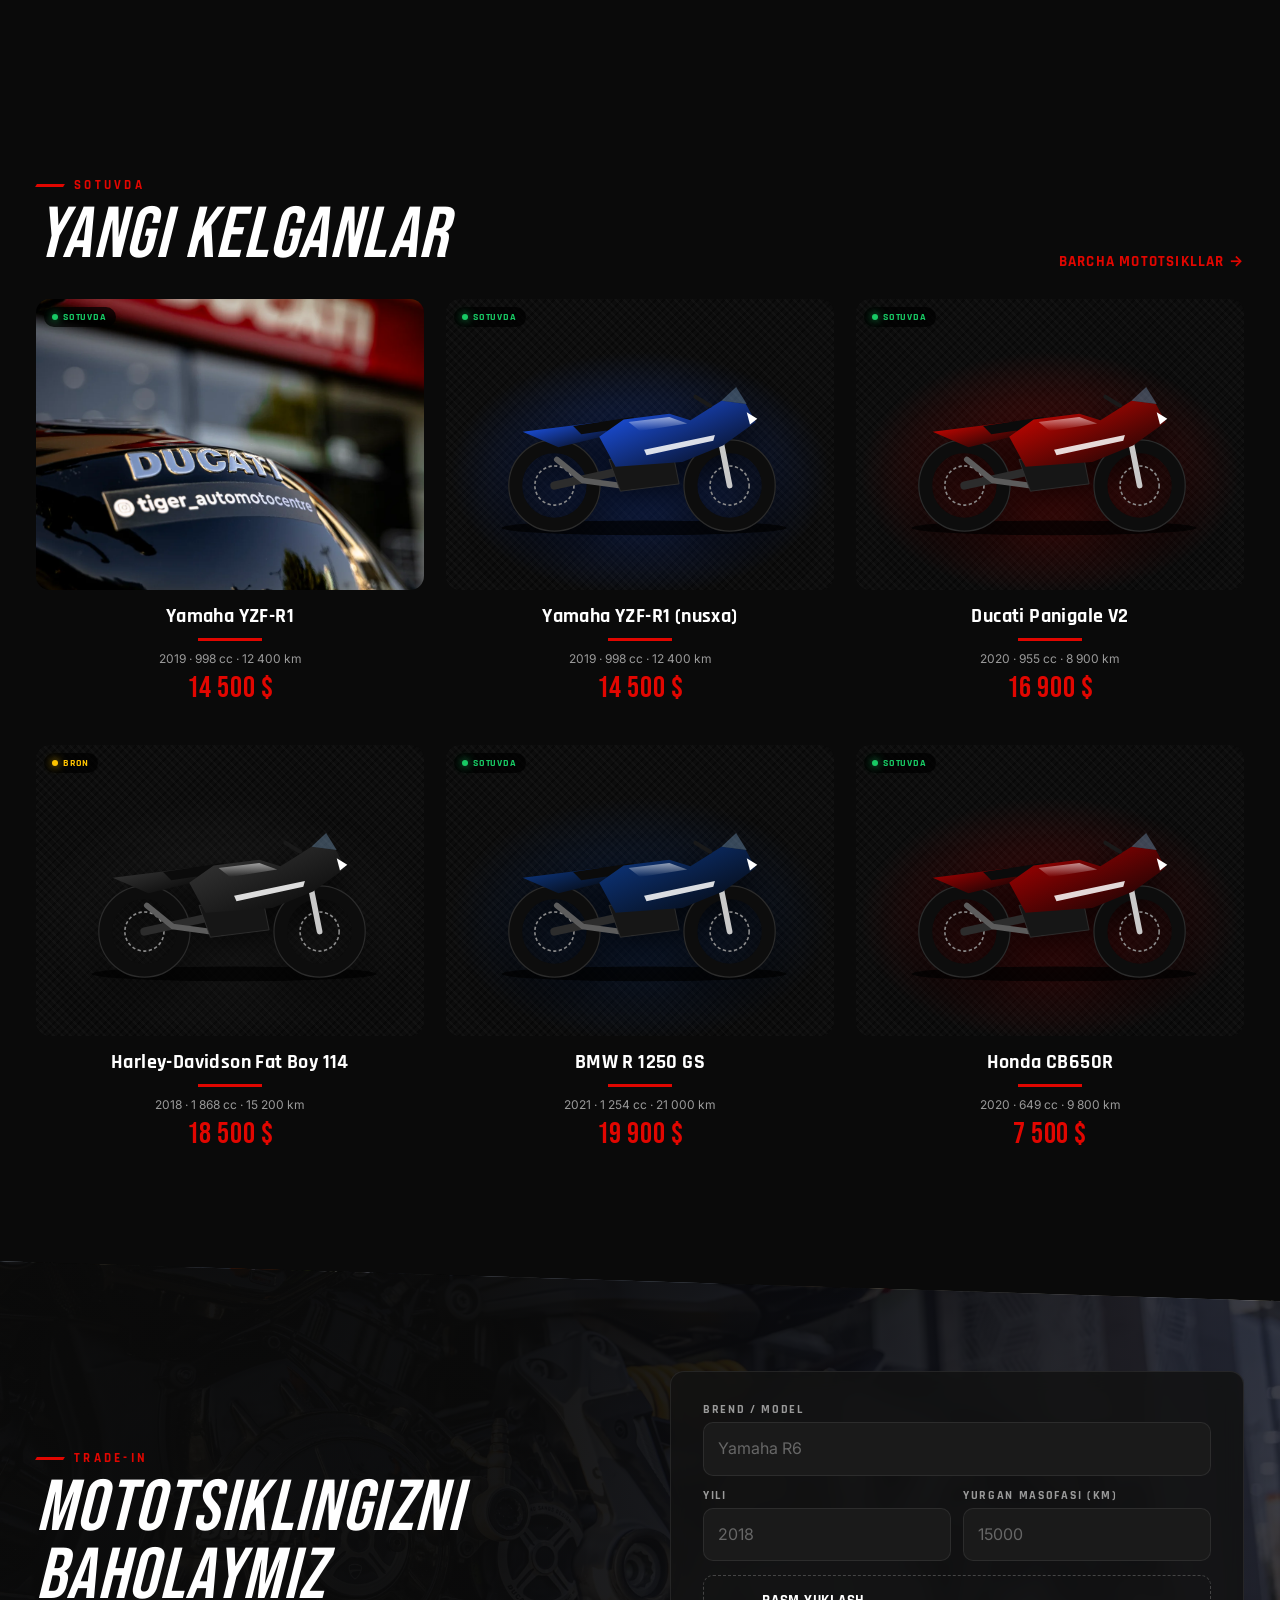
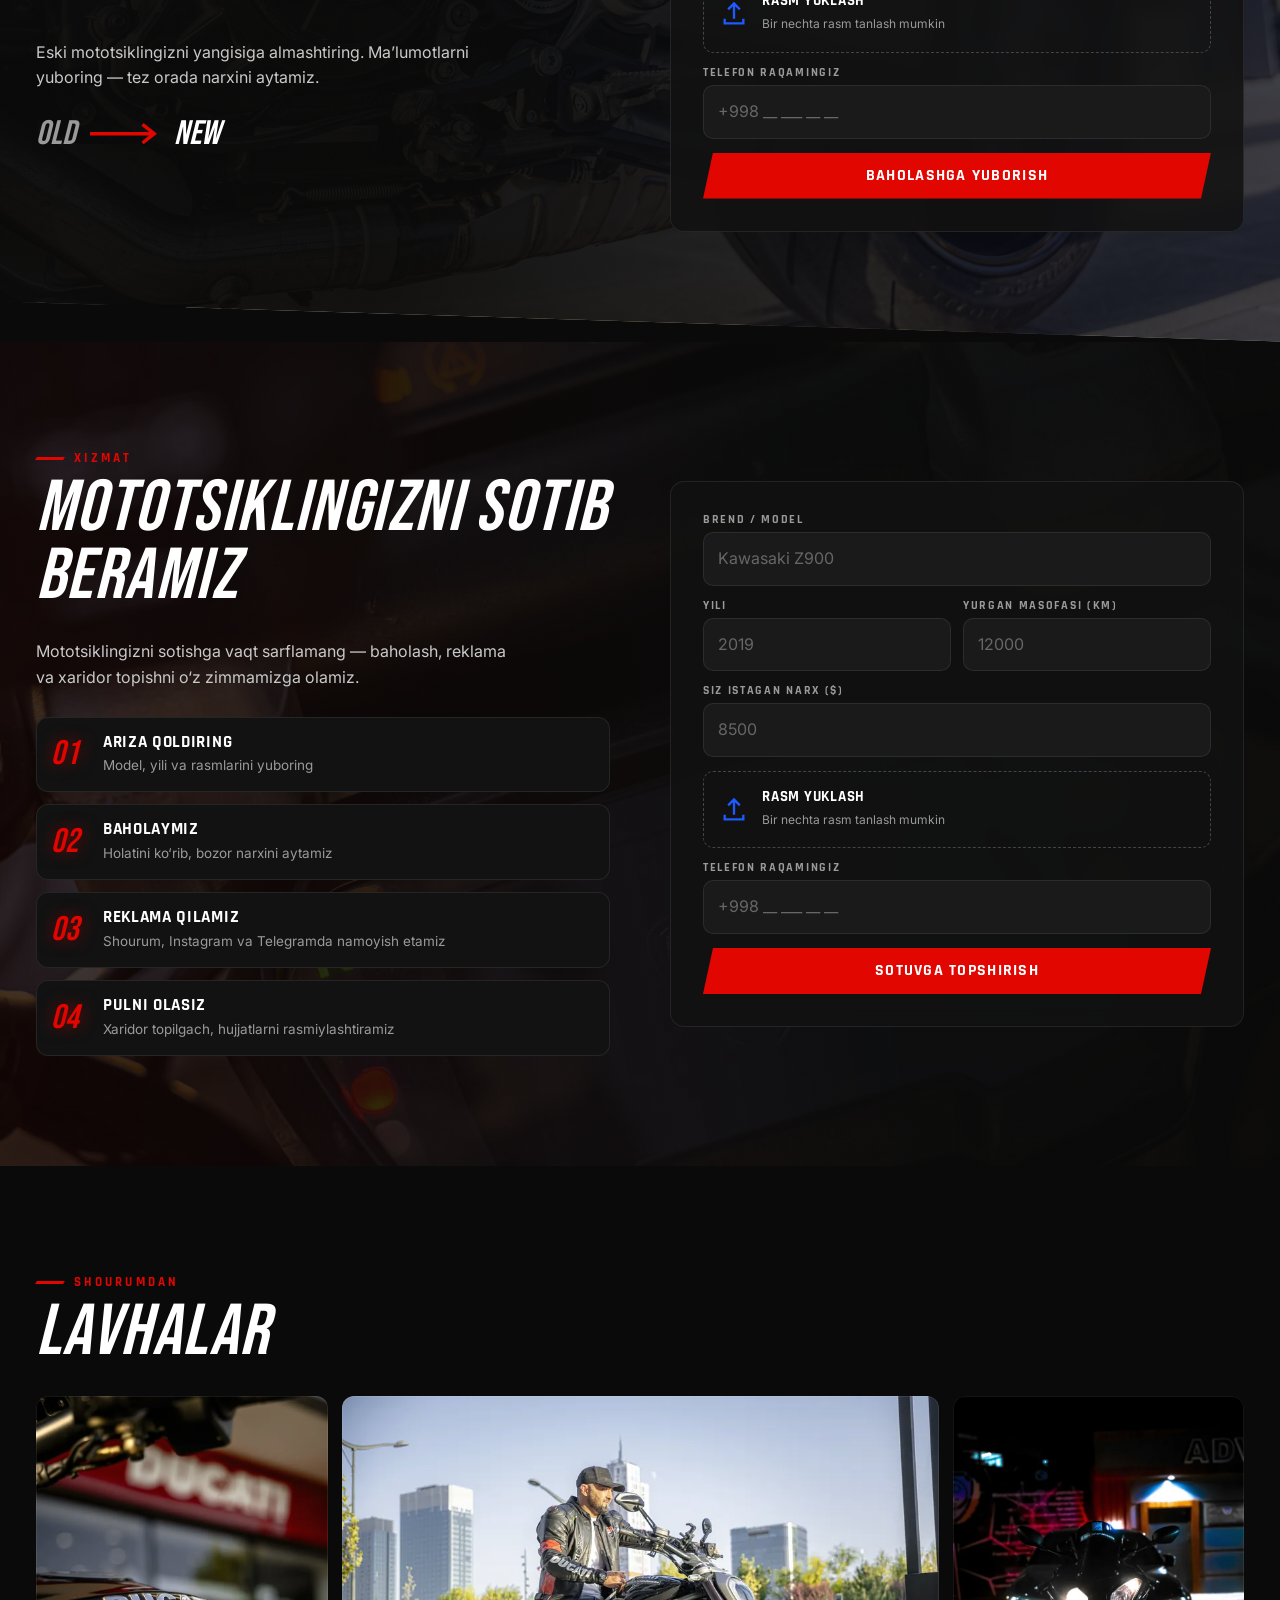
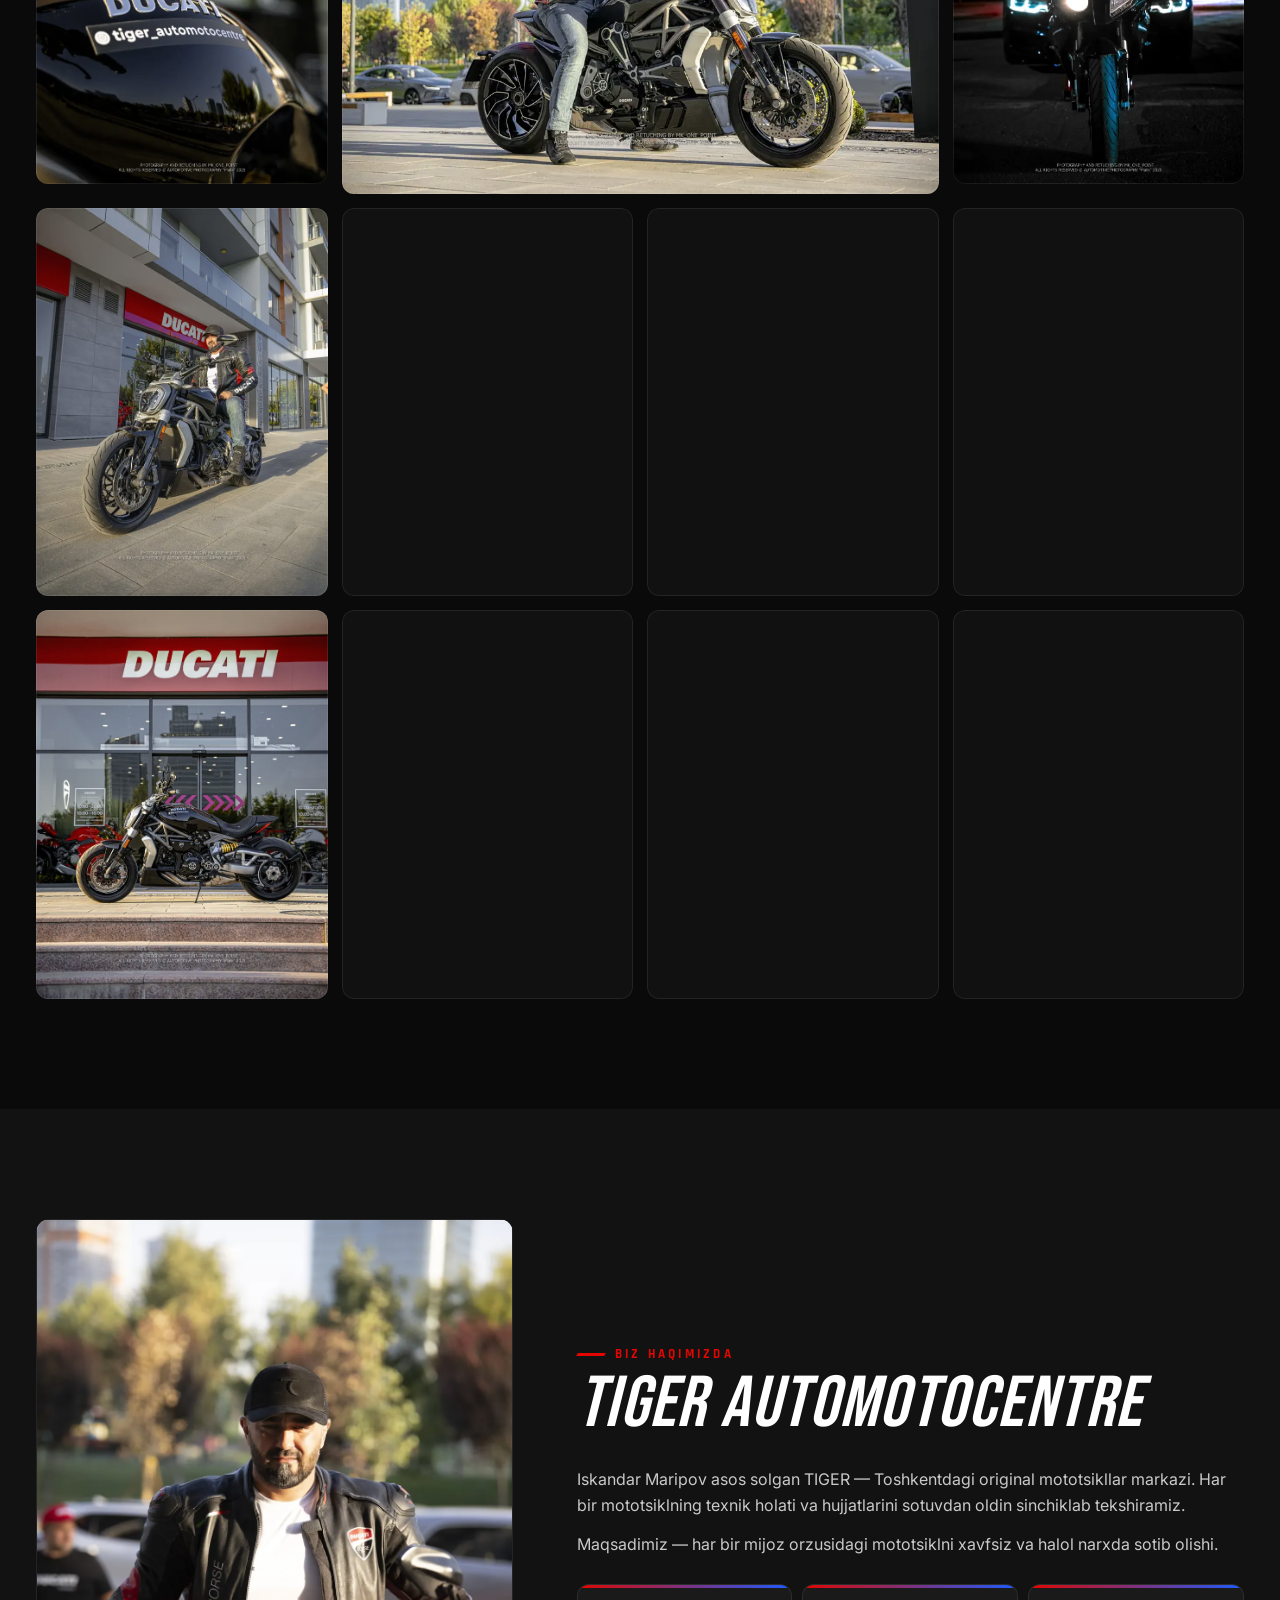
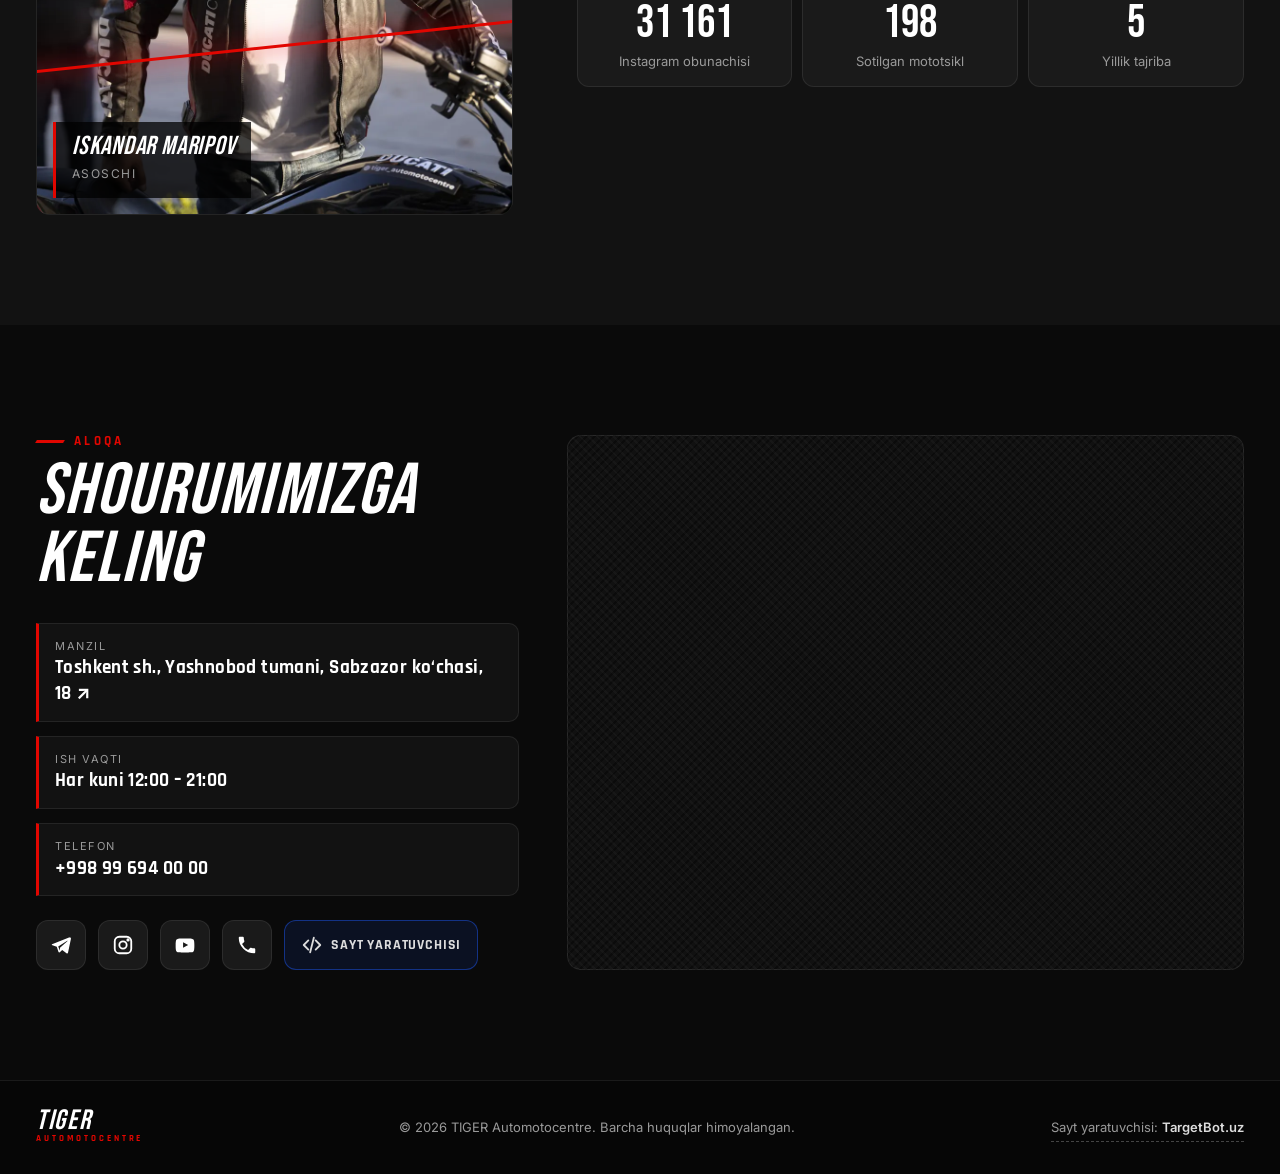
==== commit 50a7e838: "Haqiqiy telefon, manzil va Yandex xarita - Telefon: +998 99 694 00 00 - Manzil: Toshkent, Yashnobod " ====
--- a/index.html
+++ b/index.html
@@ -31,7 +31,10 @@
     "logo": "https://www.tigerautomotocentre.uz/img/site/og.jpg",
     "image": "https://www.tigerautomotocentre.uz/img/site/og.jpg",
     "description": "Toshkentda Koreya, Yaponiya, BAA va Xitoydan keltirilgan original mototsikllar. Trade-in, test-drayv, mototsiklingizni sotib berish.",
-    "address": { "@type": "PostalAddress", "addressLocality": "Tashkent", "addressCountry": "UZ" },
+    "telephone": "+998996940000",
+    "address": { "@type": "PostalAddress", "streetAddress": "Sabzazor ko‘chasi, 18", "addressLocality": "Toshkent", "addressRegion": "Yashnobod tumani", "addressCountry": "UZ" },
+    "geo": { "@type": "GeoCoordinates", "latitude": 41.274748, "longitude": 69.361133 },
+    "hasMap": "https://yandex.uz/maps/org/tiger/46857043811/",
     "areaServed": "Uzbekistan",
     "openingHours": "Mo-Su 12:00-21:00",
     "sameAs": ["https://instagram.com/tiger_automotocentre"] }
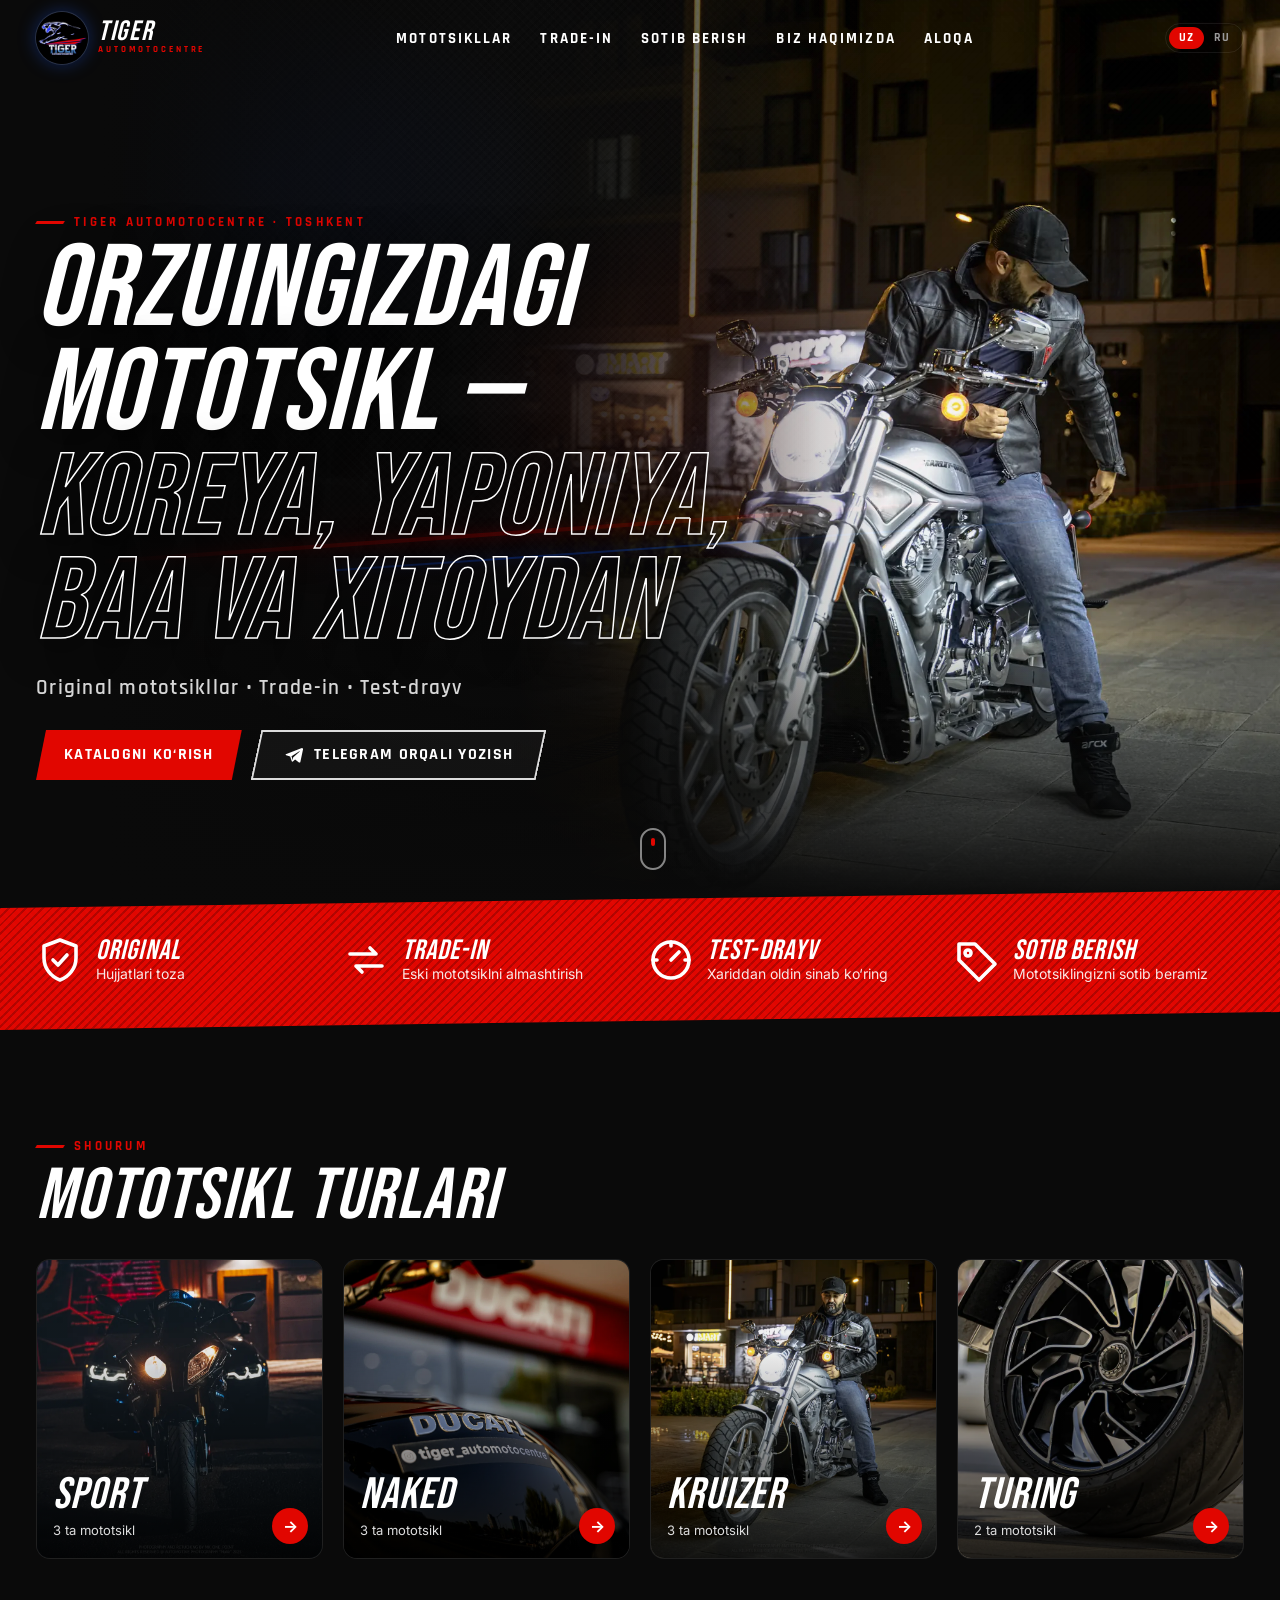
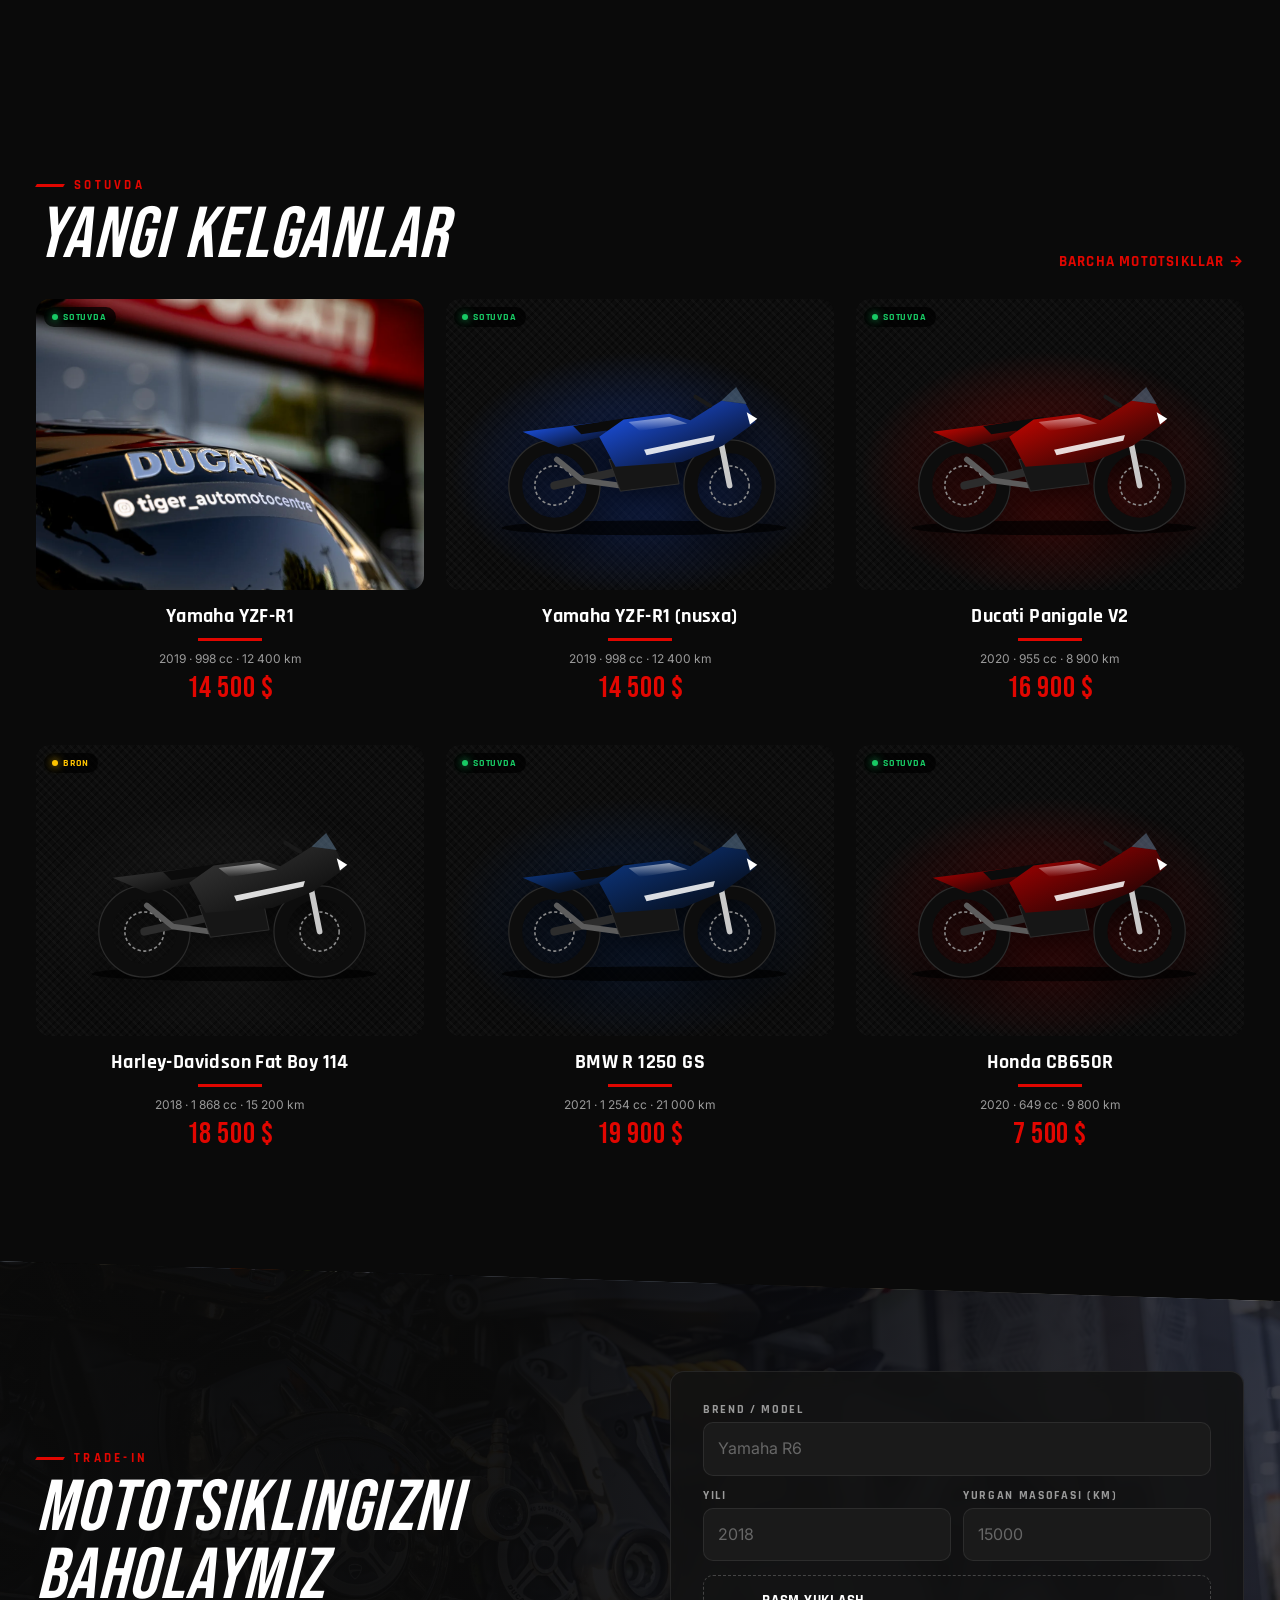
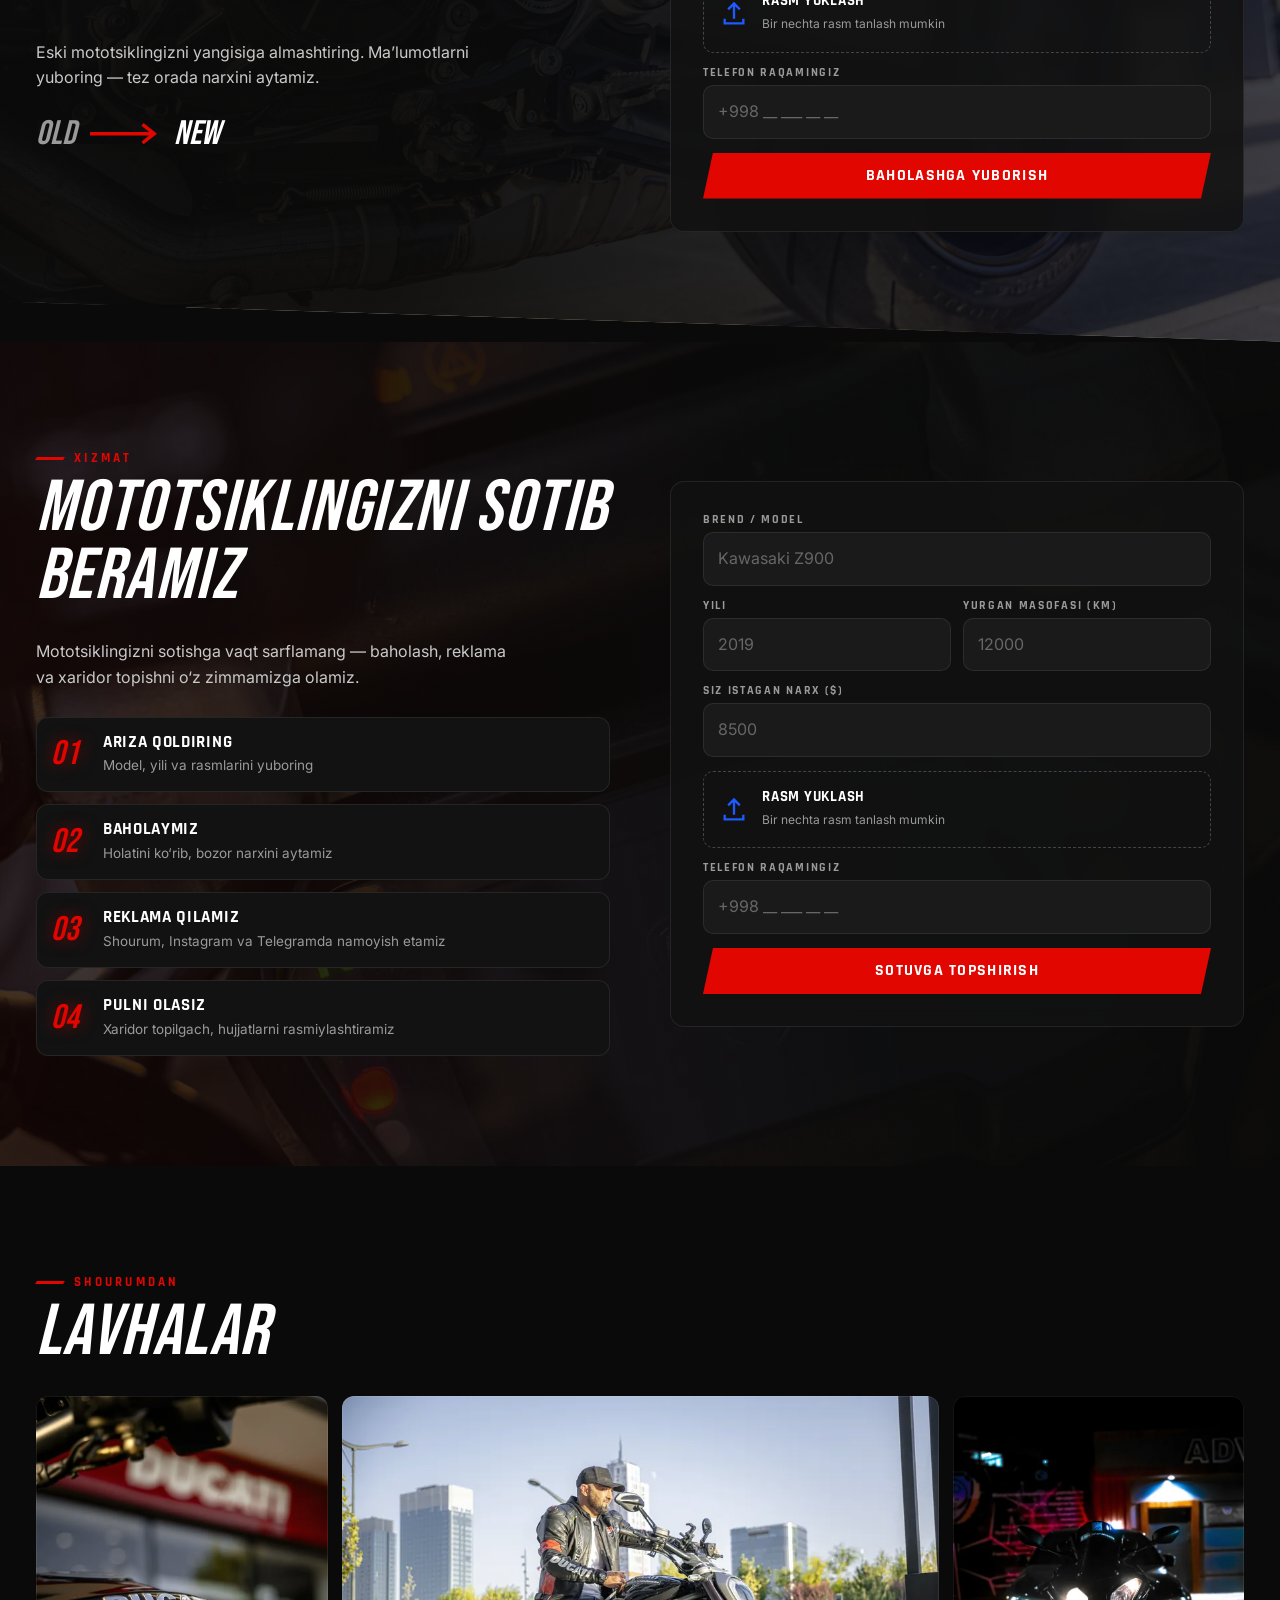
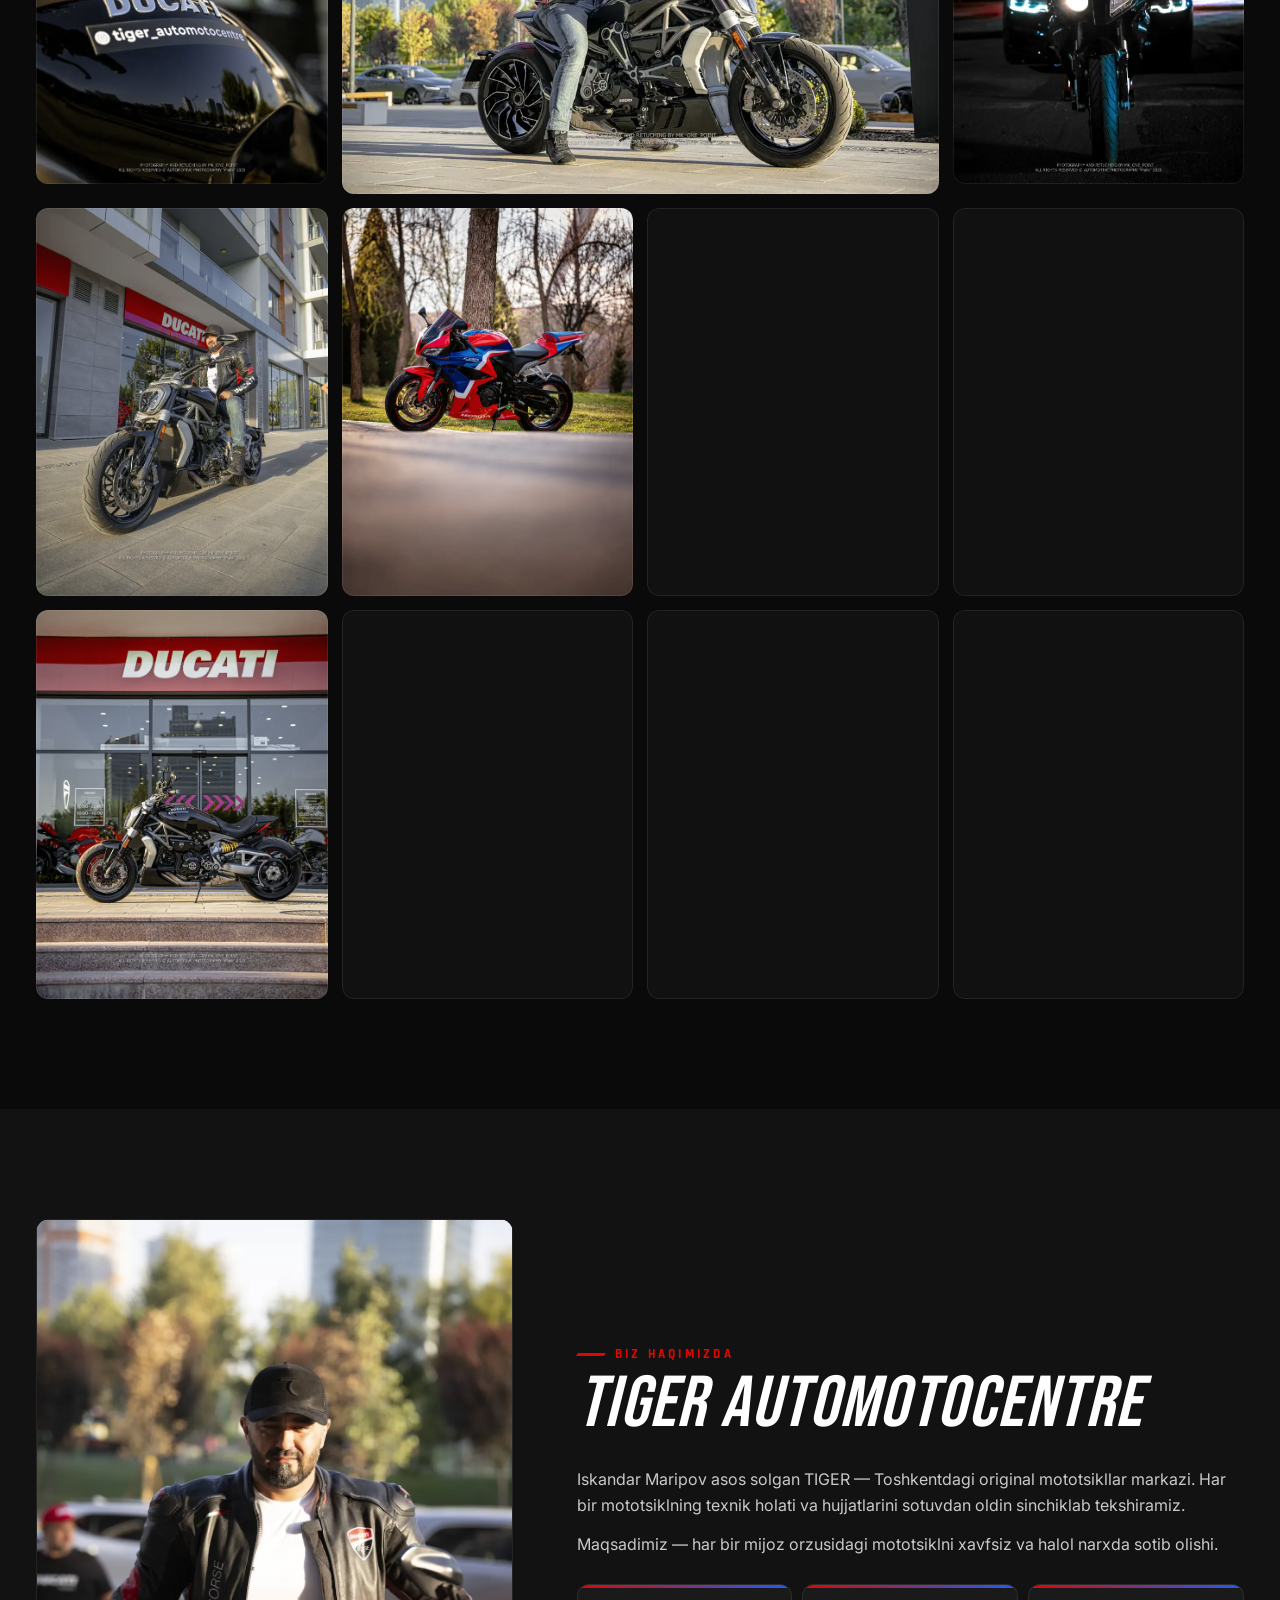
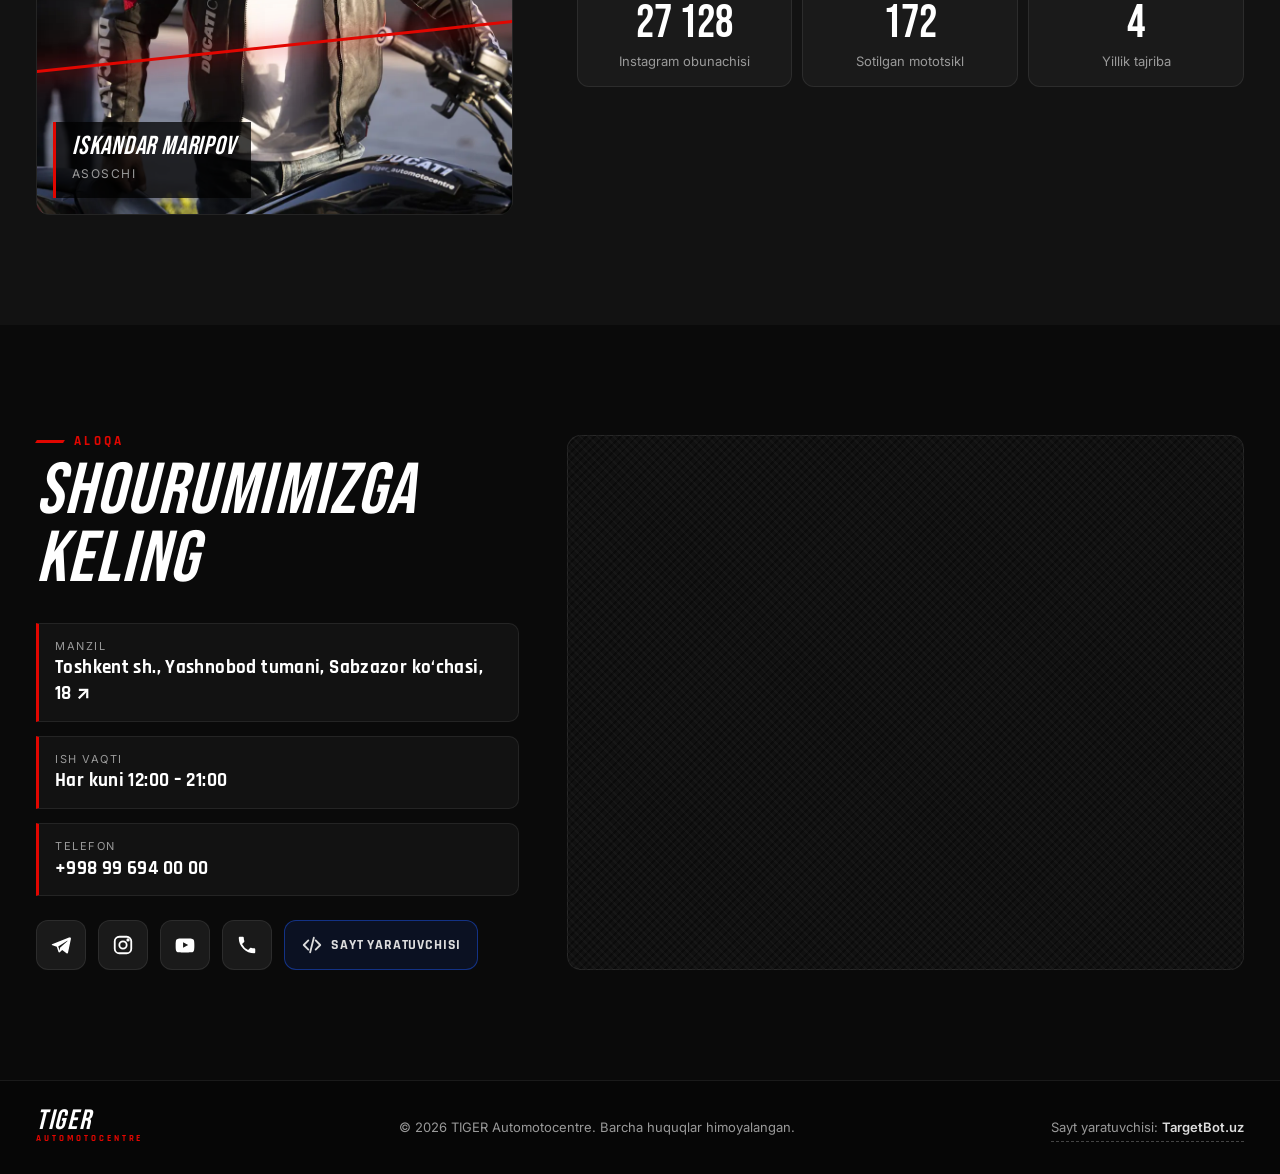
==== commit ede17256: "TIGER logotipi: menyu, favicon, telefon ikonkasi, Google ma'lumotlari Co-Authored-By: Claude Opus 5." ====
--- a/index.html
+++ b/index.html
@@ -19,6 +19,8 @@
   <meta name="twitter:card" content="summary_large_image">
   <link rel="canonical" href="https://www.tigerautomotocentre.uz/">
 
+  <link rel="icon" type="image/png" href="favicon.png">
+  <link rel="apple-touch-icon" href="apple-touch-icon.png">
   <link rel="preconnect" href="https://fonts.googleapis.com">
   <link rel="preconnect" href="https://fonts.gstatic.com" crossorigin>
   <link href="https://fonts.googleapis.com/css2?family=Bebas+Neue&family=Rajdhani:wght@600;700&family=Inter:wght@400;500;600;700&display=swap" rel="stylesheet">
@@ -28,7 +30,7 @@
   { "@context": "https://schema.org", "@type": "MotorcycleDealer",
     "name": "TIGER Automotocentre",
     "url": "https://www.tigerautomotocentre.uz/",
-    "logo": "https://www.tigerautomotocentre.uz/img/site/og.jpg",
+    "logo": "https://www.tigerautomotocentre.uz/img/site/logo.png",
     "image": "https://www.tigerautomotocentre.uz/img/site/og.jpg",
     "description": "Toshkentda Koreya, Yaponiya, BAA va Xitoydan keltirilgan original mototsikllar. Trade-in, test-drayv, mototsiklingizni sotib berish.",
     "telephone": "+998996940000",
@@ -46,9 +48,7 @@
 <header class="header" id="header">
   <div class="container header__inner">
     <a href="index.html" class="logo" aria-label="TIGER Automotocentre">
-      <span class="logo__mark" aria-hidden="true">
-        <svg viewBox="0 0 40 40"><path d="M4 8 20 2l16 6-3 18-13 12L7 26z" fill="#1E5BFF"/><path d="M11 12h18l-2 5h-5l-3 14-5-4 2-10h-6z" fill="#fff"/><path d="M8 9l6 6M32 9l-6 6" stroke="#E10600" stroke-width="2.5"/></svg>
-      </span>
+      <img class="logo__img" src="img/site/logo-mark.png" alt="" width="46" height="46">
       <span class="logo__text">TIGER<small>AUTOMOTOCENTRE</small></span>
     </a>
 
--- a/css/style.css
+++ b/css/style.css
@@ -709,3 +709,8 @@
 @media (prefers-reduced-motion: reduce) {
   .hero__photo, .banner--photo .banner__art img { animation: none; }
 }
+
+/* Logo (aylana) */
+.logo__img { width: 46px; height: 46px; border-radius: 50%; flex: none; box-shadow: 0 0 0 1px rgba(255,255,255,.12), 0 0 18px rgba(30,91,255,.35); transition: transform .4s var(--ease), box-shadow .4s var(--ease); }
+.logo:hover .logo__img { transform: rotate(-6deg) scale(1.05); box-shadow: 0 0 0 1px rgba(255,255,255,.2), 0 0 26px rgba(30,91,255,.55); }
+@media (min-width: 1024px) { .logo__img { width: 52px; height: 52px; } }
